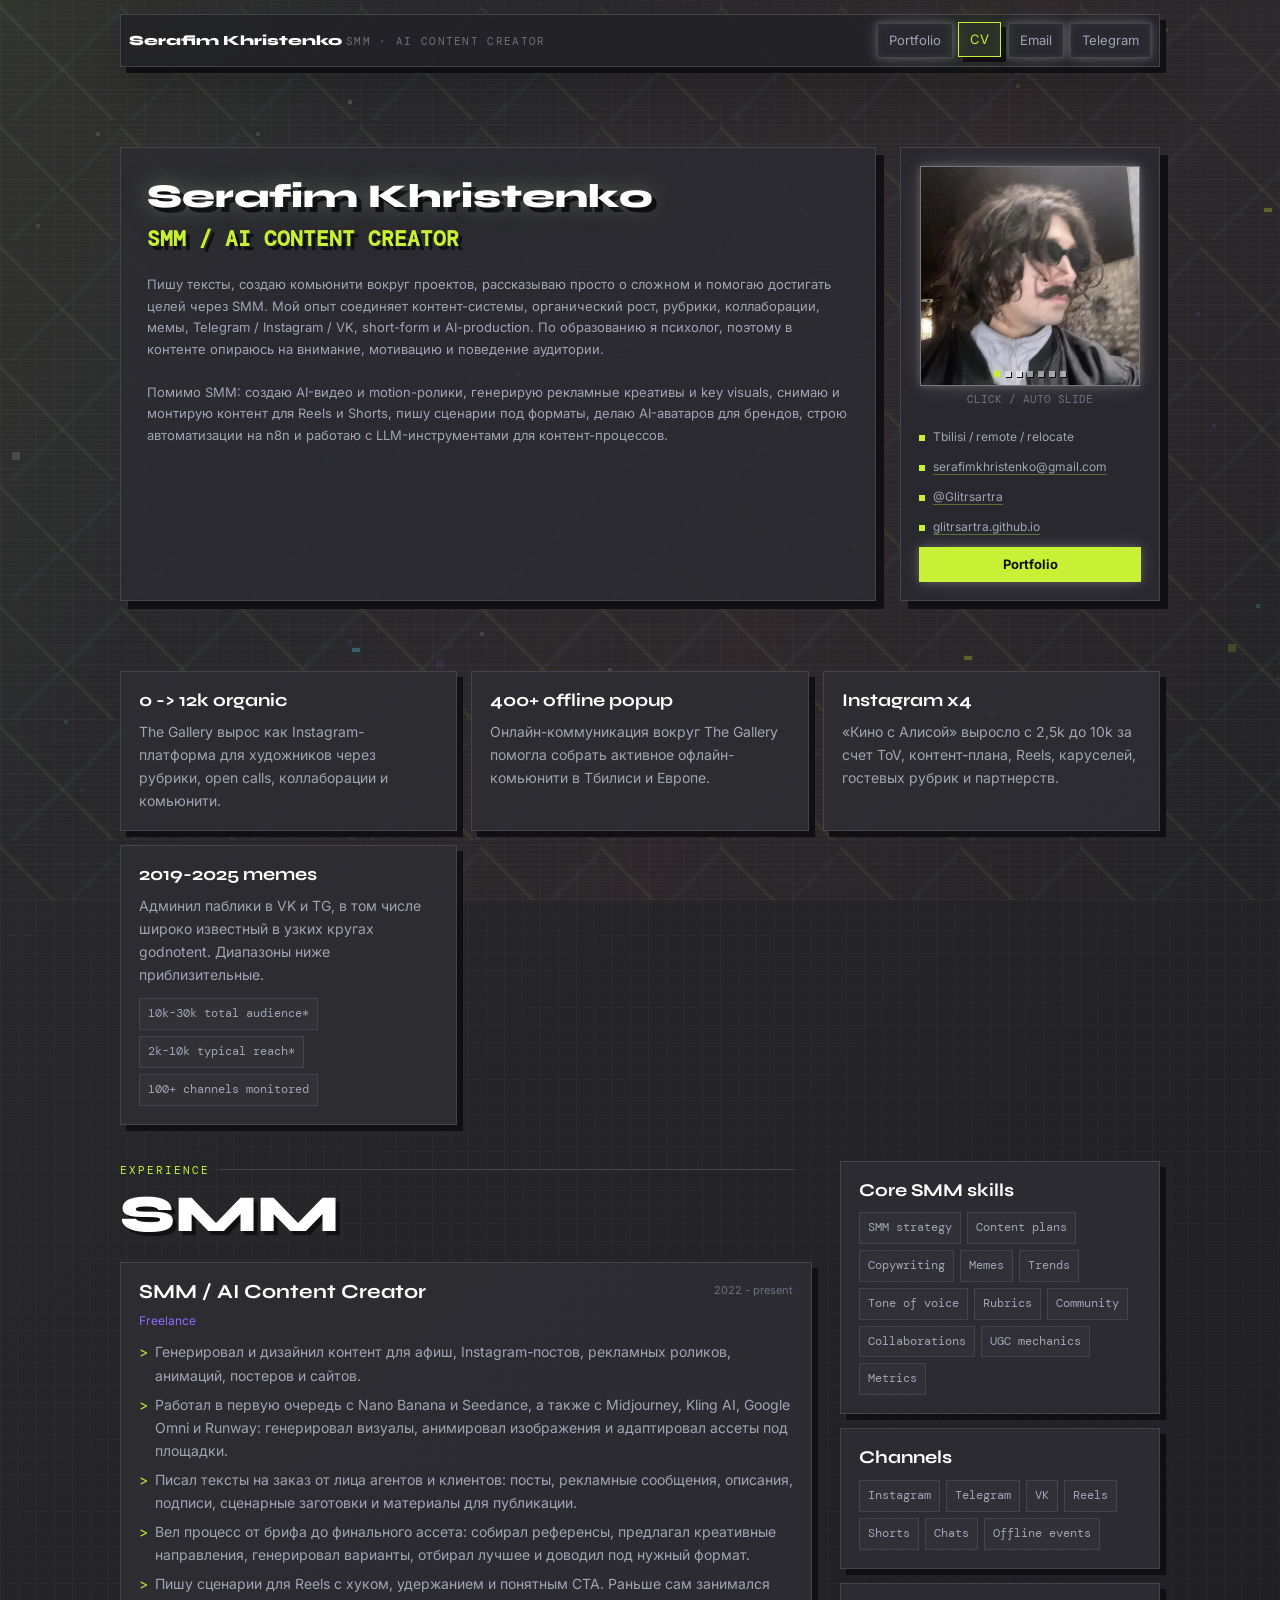
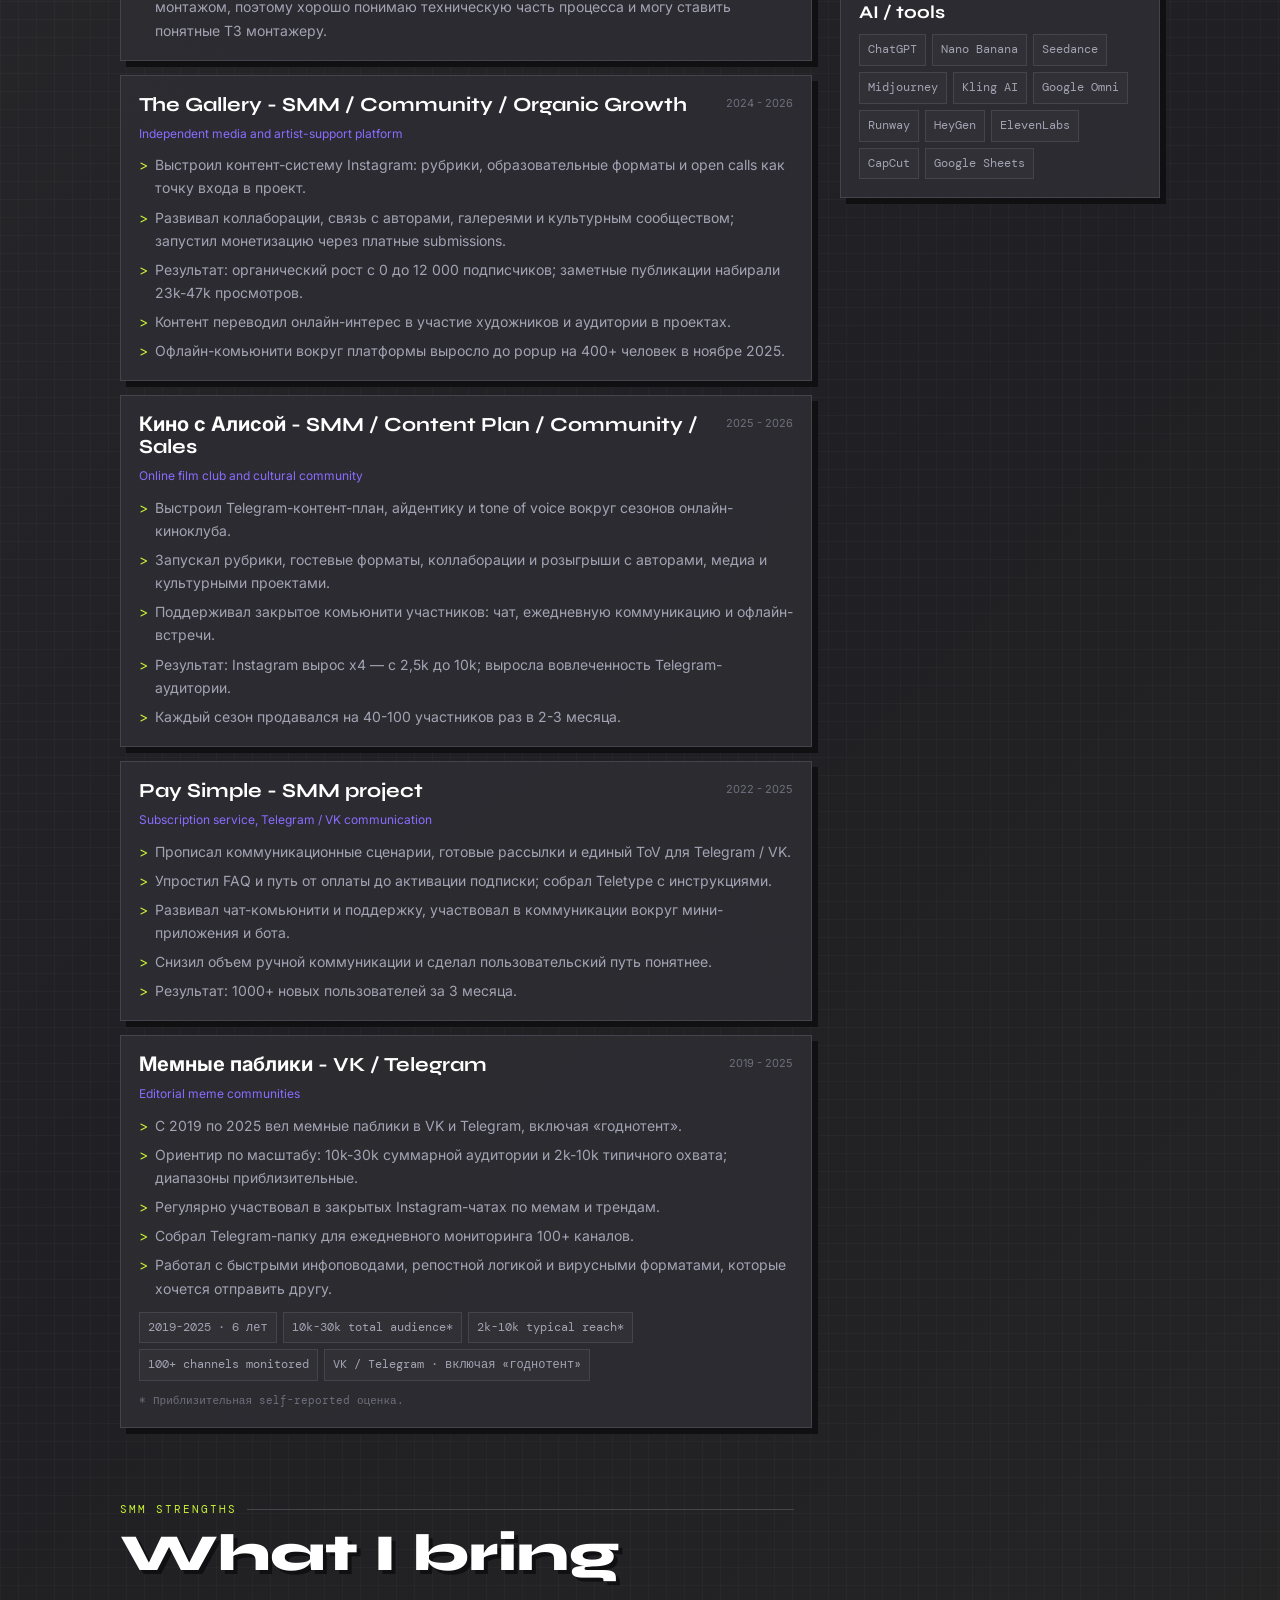
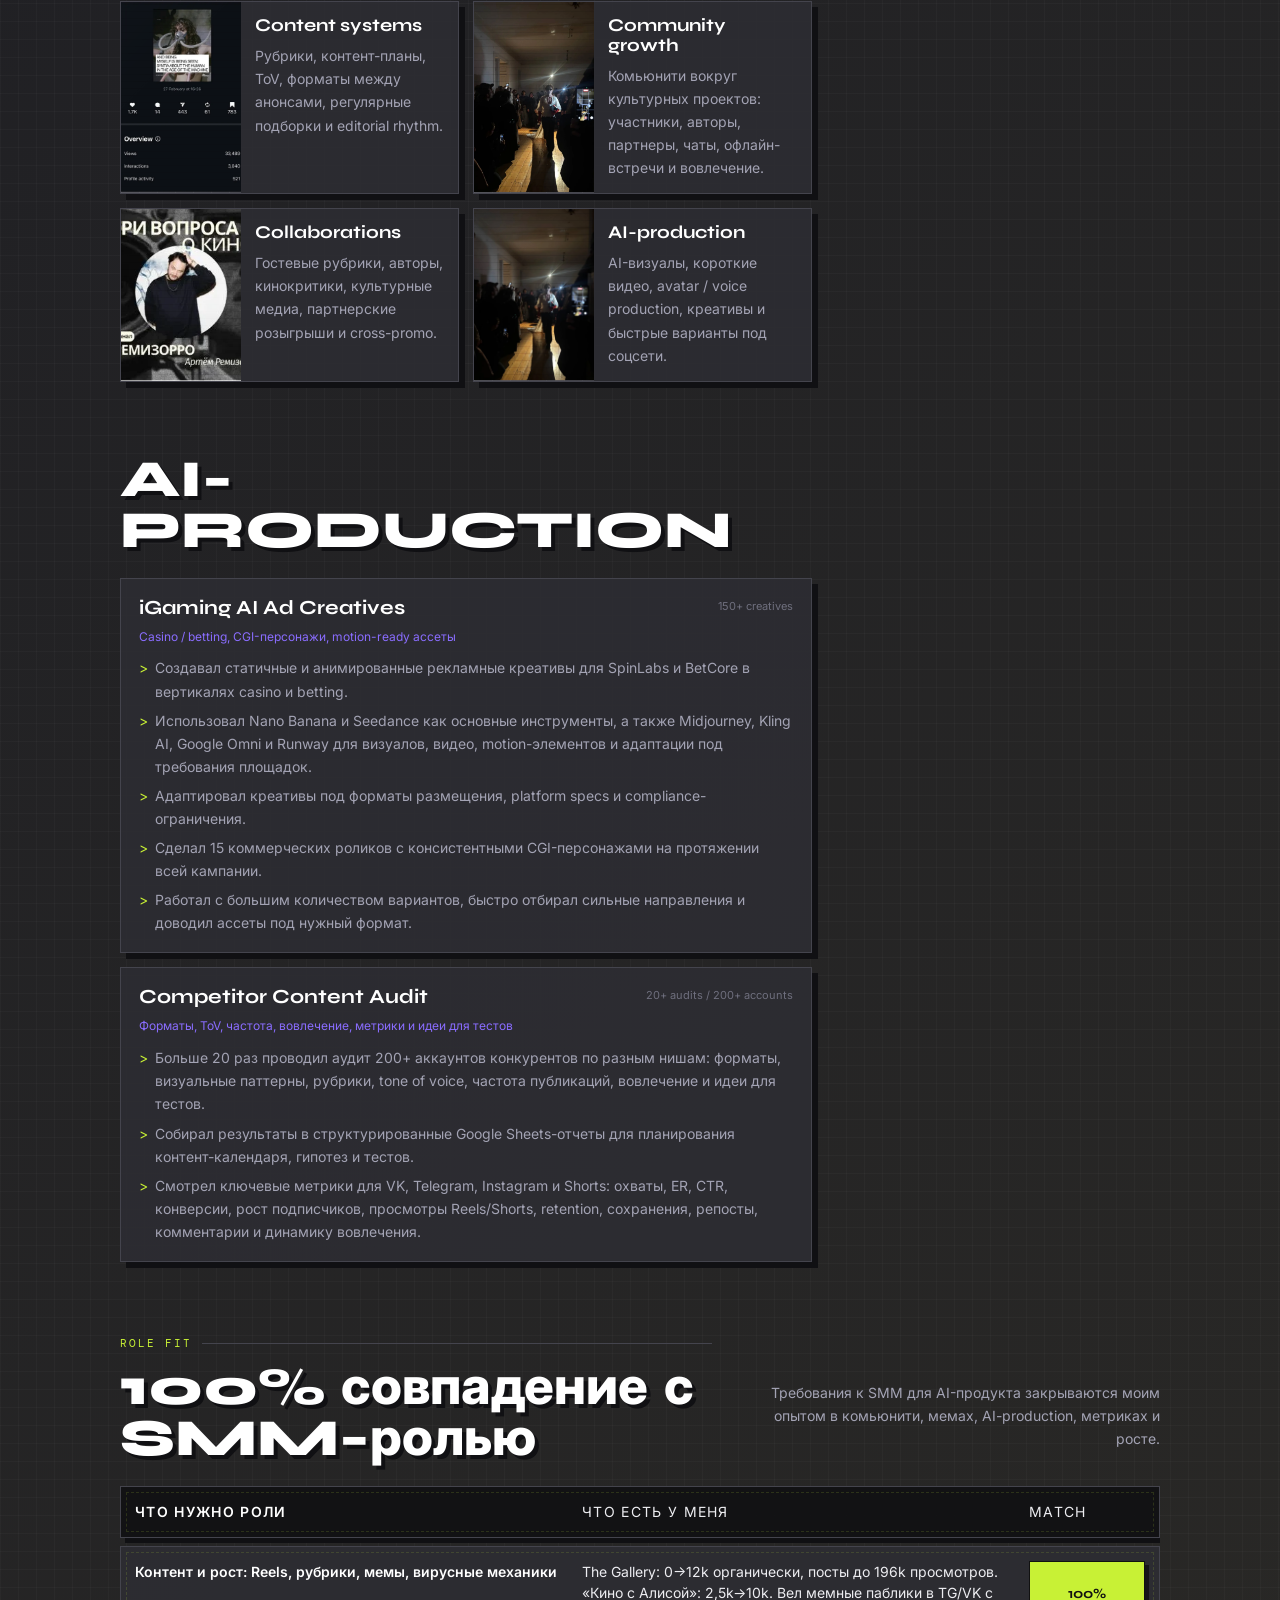
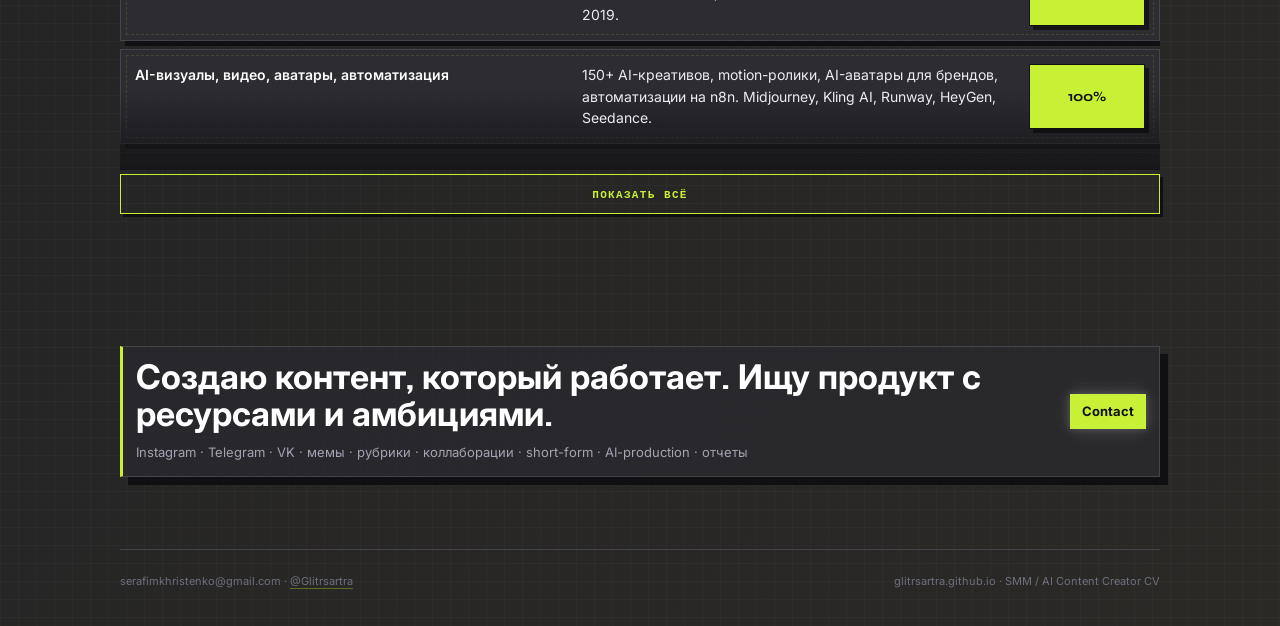
==== 2026-05-23/files-mentioned-by-the-user-index/cv.html @ fb87800f "add remizorro collab image to Collaborations card" ====
<!doctype html>
<html lang="ru">
<head>
  <meta charset="utf-8">
  <meta name="viewport" content="width=device-width, initial-scale=1">
  <title>Serafim Khristenko - SMM / AI Content Creator CV</title>
  <link rel="preconnect" href="https://fonts.googleapis.com">
  <link rel="preconnect" href="https://fonts.gstatic.com" crossorigin>
  <link href="https://fonts.googleapis.com/css2?family=DM+Mono:wght@400;500&family=Inter:wght@400;500;600;700&family=Syne:wght@700;800&display=swap" rel="stylesheet">
  <link rel="stylesheet" href="styles.css?v=ai-creative-gallery">
</head>
<body>
  <canvas class="pixel-canvas" aria-hidden="true"></canvas>

  <header class="topbar shell">
    <a class="brand" href="index.html?fresh=ai-creative-gallery" aria-label="Back to portfolio">
      <span class="brand-text">
        <span class="brand-name">Serafim Khristenko</span>
        <span class="brand-role">SMM · AI content creator</span>
      </span>
    </a>
    <nav class="nav" aria-label="Primary navigation">
      <a href="index.html?fresh=ai-creative-gallery">Portfolio</a>
      <a class="active" href="cv.html?fresh=ai-creative-gallery">CV</a>
      <a href="mailto:serafimkhristenko@gmail.com">Email</a>
      <a href="https://t.me/Glitrsartra">Telegram</a>
    </nav>
  </header>

  <main class="shell">
    <section class="cv-hero">
      <div class="cv-title">
        <h1 class="glow-name" data-glow-name>Serafim Khristenko</h1>
        <h2 class="cv-role-heading">SMM / AI Content Creator</h2>
        <p>
          Пишу тексты, создаю комьюнити вокруг проектов, рассказываю просто о сложном и помогаю достигать целей через SMM. Мой опыт соединяет контент-системы, органический рост, рубрики, коллаборации, мемы, Telegram / Instagram / VK, short-form и AI-production. По образованию я психолог, поэтому в контенте опираюсь на внимание, мотивацию и поведение аудитории.
          </p>
          <p>
          Помимо SMM: создаю AI-видео и motion-ролики, генерирую рекламные креативы и key visuals, снимаю и монтирую контент для Reels и Shorts, пишу сценарии под форматы, делаю AI-аватаров для брендов, строю автоматизации на n8n и работаю с LLM-инструментами для контент-процессов.
        </p>
      </div>
      <aside class="cv-contact">
        <div class="cv-photo-block">
          <div class="photo-slider cv-photo-slider" data-photo-slider aria-label="Фотографии Serafim Khristenko">
            <img class="active" src="assets/profile_photo_01.webp" alt="Фото Serafim Khristenko 1">
            <img src="assets/profile_photo_02.webp" alt="Фото Serafim Khristenko 2">
            <img src="assets/profile_photo_03.webp" alt="Фото Serafim Khristenko 3">
            <img src="assets/profile_photo_04.webp" alt="Фото Serafim Khristenko 4">
            <img src="assets/profile_photo_05.webp" alt="Фото Serafim Khristenko 5">
            <img src="assets/profile_photo_06.webp" alt="Фото Serafim Khristenko 6">
            <img src="assets/profile_photo_07.webp" alt="Фото Serafim Khristenko 7">
            <div class="photo-dots" aria-hidden="true">
              <button class="photo-dot active" type="button" aria-label="Фото 1"></button>
              <button class="photo-dot" type="button" aria-label="Фото 2"></button>
              <button class="photo-dot" type="button" aria-label="Фото 3"></button>
              <button class="photo-dot" type="button" aria-label="Фото 4"></button>
              <button class="photo-dot" type="button" aria-label="Фото 5"></button>
              <button class="photo-dot" type="button" aria-label="Фото 6"></button>
              <button class="photo-dot" type="button" aria-label="Фото 7"></button>
            </div>
          </div>
          <div class="photo-hint">click / auto slide</div>
        </div>
        <div class="contact-line">Tbilisi / remote / relocate</div>
        <div class="contact-line"><a href="mailto:serafimkhristenko@gmail.com">serafimkhristenko@gmail.com</a></div>
        <div class="contact-line"><a href="https://t.me/Glitrsartra">@Glitrsartra</a></div>
        <div class="contact-line"><a href="https://glitrsartra.github.io">glitrsartra.github.io</a></div>
        <a class="pixel-button primary" href="index.html?fresh=ai-creative-gallery">Portfolio</a>
      </aside>
    </section>

    <section class="section">
      <div class="cv-grid">
        <div class="cv-card">
          <strong>0 -> 12k organic</strong>
          <p>The Gallery вырос как Instagram-платформа для художников через рубрики, open calls, коллаборации и комьюнити.</p>
        </div>
        <div class="cv-card">
          <strong>400+ offline popup</strong>
          <p>Онлайн-коммуникация вокруг The Gallery помогла собрать активное офлайн-комьюнити в Тбилиси и Европе.</p>
        </div>
        <div class="cv-card">
          <strong>Instagram x4</strong>
          <p>«Кино с Алисой» выросло с 2,5k до 10k за счет ToV, контент-плана, Reels, каруселей, гостевых рубрик и партнерств.</p>
        </div>
        <div class="cv-card">
          <strong>2019-2025 memes</strong>
          <p>Админил паблики в VK и TG, в том числе широко известный в узких кругах godnotent. Диапазоны ниже приблизительные.</p>
          <div class="pill-list meme-chip-list">
            <span class="pill">10k-30k total audience*</span>
            <span class="pill">2k-10k typical reach*</span>
            <span class="pill">100+ channels monitored</span>
          </div>
        </div>
      </div>
    </section>

    <div class="cv-layout">
      <div>
        <section class="section" style="padding-top:0">
          <div class="section-head">
            <div>
              <div class="section-kicker">Experience</div>
              <h2>SMM</h2>
            </div>
          </div>

          <div class="experience-list">
            <article class="experience-item">
              <div class="experience-top">
                <h3>SMM / AI Content Creator</h3>
                <span class="period">2022 - present</span>
              </div>
              <div class="company">Freelance</div>
              <ul>
                <li>Генерировал и дизайнил контент для афиш, Instagram-постов, рекламных роликов, анимаций, постеров и сайтов.</li>
                <li>Работал в первую очередь с Nano Banana и Seedance, а также с Midjourney, Kling AI, Google Omni и Runway: генерировал визуалы, анимировал изображения и адаптировал ассеты под площадки.</li>
                <li>Писал тексты на заказ от лица агентов и клиентов: посты, рекламные сообщения, описания, подписи, сценарные заготовки и материалы для публикации.</li>
                <li>Вел процесс от брифа до финального ассета: собирал референсы, предлагал креативные направления, генерировал варианты, отбирал лучшее и доводил под нужный формат.</li>
                <li>Пишу сценарии для Reels с хуком, удержанием и понятным CTA. Раньше сам занимался монтажом, поэтому хорошо понимаю техническую часть процесса и могу ставить понятные ТЗ монтажеру.</li>
              </ul>
            </article>

            <article class="experience-item">
              <div class="experience-top">
                <h3>The Gallery - SMM / Community / Organic Growth</h3>
                <span class="period">2024 - 2026</span>
              </div>
              <div class="company">Independent media and artist-support platform</div>
              <ul>
                <li>Выстроил контент-систему Instagram: рубрики, образовательные форматы и open calls как точку входа в проект.</li>
                <li>Развивал коллаборации, связь с авторами, галереями и культурным сообществом; запустил монетизацию через платные submissions.</li>
                <li>Результат: органический рост с 0 до 12 000 подписчиков; заметные публикации набирали 23k-47k просмотров.</li>
                <li>Контент переводил онлайн-интерес в участие художников и аудитории в проектах.</li>
                <li>Офлайн-комьюнити вокруг платформы выросло до popup на 400+ человек в ноябре 2025.</li>
              </ul>
            </article>

            <article class="experience-item">
              <div class="experience-top">
                <h3>Кино с Алисой - SMM / Content Plan / Community / Sales</h3>
                <span class="period">2025 - 2026</span>
              </div>
              <div class="company">Online film club and cultural community</div>
              <ul>
                <li>Выстроил Telegram-контент-план, айдентику и tone of voice вокруг сезонов онлайн-киноклуба.</li>
                <li>Запускал рубрики, гостевые форматы, коллаборации и розыгрыши с авторами, медиа и культурными проектами.</li>
                <li>Поддерживал закрытое комьюнити участников: чат, ежедневную коммуникацию и офлайн-встречи.</li>
                <li>Результат: Instagram вырос x4 — с 2,5k до 10k; выросла вовлеченность Telegram-аудитории.</li>
                <li>Каждый сезон продавался на 40-100 участников раз в 2-3 месяца.</li>
              </ul>
            </article>

            <article class="experience-item">
              <div class="experience-top">
                <h3>Pay Simple - SMM project</h3>
                <span class="period">2022 - 2025</span>
              </div>
              <div class="company">Subscription service, Telegram / VK communication</div>
              <ul>
                <li>Прописал коммуникационные сценарии, готовые рассылки и единый ToV для Telegram / VK.</li>
                <li>Упростил FAQ и путь от оплаты до активации подписки; собрал Teletype с инструкциями.</li>
                <li>Развивал чат-комьюнити и поддержку, участвовал в коммуникации вокруг мини-приложения и бота.</li>
                <li>Снизил объем ручной коммуникации и сделал пользовательский путь понятнее.</li>
                <li>Результат: 1000+ новых пользователей за 3 месяца.</li>
              </ul>
            </article>

            <article class="experience-item">
              <div class="experience-top">
                <h3>Мемные паблики - VK / Telegram</h3>
                <span class="period">2019 - 2025</span>
              </div>
              <div class="company">Editorial meme communities</div>
              <ul>
                <li>С 2019 по 2025 вел мемные паблики в VK и Telegram, включая «годнотент».</li>
                <li>Ориентир по масштабу: 10k-30k суммарной аудитории и 2k-10k типичного охвата; диапазоны приблизительные.</li>
                <li>Регулярно участвовал в закрытых Instagram-чатах по мемам и трендам.</li>
                <li>Собрал Telegram-папку для ежедневного мониторинга 100+ каналов.</li>
                <li>Работал с быстрыми инфоповодами, репостной логикой и вирусными форматами, которые хочется отправить другу.</li>
              </ul>
              <div class="pill-list meme-chip-list">
                <span class="pill">2019-2025 · 6 лет</span>
                <span class="pill">10k-30k total audience*</span>
                <span class="pill">2k-10k typical reach*</span>
                <span class="pill">100+ channels monitored</span>
                <span class="pill">VK / Telegram · включая «годнотент»</span>
              </div>
              <p class="metric-disclaimer">* Приблизительная self-reported оценка.</p>
            </article>
          </div>
        </section>

        <section class="section">
          <div class="section-head">
            <div>
              <div class="section-kicker">SMM strengths</div>
              <h2>What I bring</h2>
            </div>
          </div>

          <div class="project-row">
            <article class="project-tile">
              <div class="project-placeholder" aria-hidden="true"><img loading="lazy" src="assets/gallery_interview_metrics.webp" alt="The Gallery интервью и метрики" style="width:100%;height:100%;object-fit:cover;"></div>
              <div>
                <strong>Content systems</strong>
                <p>Рубрики, контент-планы, ToV, форматы между анонсами, регулярные подборки и editorial rhythm.</p>
              </div>
            </article>
            <article class="project-tile">
              <div class="project-placeholder" aria-hidden="true"><img loading="lazy" src="assets/gallery_popup_photo_02.webp" alt="The Gallery офлайн-событие" style="width:100%;height:100%;object-fit:cover;"></div>
              <div>
                <strong>Community growth</strong>
                <p>Комьюнити вокруг культурных проектов: участники, авторы, партнеры, чаты, офлайн-встречи и вовлечение.</p>
              </div>
            </article>
            <article class="project-tile">
              <div class="project-placeholder" aria-hidden="true"><img loading="lazy" src="assets/collab_remizorro.webp" alt="Коллаборация — канал Ремизорро" style="width:100%;height:100%;object-fit:cover;"></div>
              <div>
                <strong>Collaborations</strong>
                <p>Гостевые рубрики, авторы, кинокритики, культурные медиа, партнерские розыгрыши и cross-promo.</p>
              </div>
            </article>
            <article class="project-tile">
              <div class="project-placeholder" aria-hidden="true"><img loading="lazy" src="assets/gallery_popup_photo_02.webp" alt="The Gallery офлайн-событие" style="width:100%;height:100%;object-fit:cover;"></div>
              <div>
                <strong>AI-production</strong>
                <p>AI-визуалы, короткие видео, avatar / voice production, креативы и быстрые варианты под соцсети.</p>
              </div>
            </article>
          </div>
        </section>

        <section class="section">
            <div class="section-head">
              <div>
              <h2>AI-PRODUCTION</h2>
              </div>
            </div>
          <div class="experience-list">
            <article class="experience-item">
              <div class="experience-top">
                <h3>iGaming AI Ad Creatives</h3>
                <span class="period">150+ creatives</span>
              </div>
              <div class="company">Casino / betting, CGI-персонажи, motion-ready ассеты</div>
              <ul>
                <li>Создавал статичные и анимированные рекламные креативы для SpinLabs и BetCore в вертикалях casino и betting.</li>
                <li>Использовал Nano Banana и Seedance как основные инструменты, а также Midjourney, Kling AI, Google Omni и Runway для визуалов, видео, motion-элементов и адаптации под требования площадок.</li>
                <li>Адаптировал креативы под форматы размещения, platform specs и compliance-ограничения.</li>
                <li>Сделал 15 коммерческих роликов с консистентными CGI-персонажами на протяжении всей кампании.</li>
                <li>Работал с большим количеством вариантов, быстро отбирал сильные направления и доводил ассеты под нужный формат.</li>
              </ul>
            </article>

            <article class="experience-item">
              <div class="experience-top">
                <h3>Competitor Content Audit</h3>
                <span class="period">20+ audits / 200+ accounts</span>
              </div>
              <div class="company">Форматы, ToV, частота, вовлечение, метрики и идеи для тестов</div>
              <ul>
                <li>Больше 20 раз проводил аудит 200+ аккаунтов конкурентов по разным нишам: форматы, визуальные паттерны, рубрики, tone of voice, частота публикаций, вовлечение и идеи для тестов.</li>
                <li>Собирал результаты в структурированные Google Sheets-отчеты для планирования контент-календаря, гипотез и тестов.</li>
                <li>Смотрел ключевые метрики для VK, Telegram, Instagram и Shorts: охваты, ER, CTR, конверсии, рост подписчиков, просмотры Reels/Shorts, retention, сохранения, репосты, комментарии и динамику вовлечения.</li>
              </ul>
            </article>

          </div>
        </section>
      </div>

      <aside class="side-stack">
        <section class="cv-card">
          <strong>Core SMM skills</strong>
          <div class="pill-list" style="margin-top:12px">
            <span class="pill">SMM strategy</span>
            <span class="pill">Content plans</span>
            <span class="pill">Copywriting</span>
            <span class="pill">Memes</span>
            <span class="pill">Trends</span>
            <span class="pill">Tone of voice</span>
            <span class="pill">Rubrics</span>
            <span class="pill">Community</span>
            <span class="pill">Collaborations</span>
            <span class="pill">UGC mechanics</span>
            <span class="pill">Metrics</span>
          </div>
        </section>

        <section class="cv-card">
          <strong>Channels</strong>
          <div class="pill-list" style="margin-top:12px">
            <span class="pill">Instagram</span>
            <span class="pill">Telegram</span>
            <span class="pill">VK</span>
            <span class="pill">Reels</span>
            <span class="pill">Shorts</span>
            <span class="pill">Chats</span>
            <span class="pill">Offline events</span>
          </div>
        </section>

        <section class="cv-card">
          <strong>AI / tools</strong>
          <div class="pill-list" style="margin-top:12px">
            <span class="pill">ChatGPT</span>
            <span class="pill">Nano Banana</span>
            <span class="pill">Seedance</span>
            <span class="pill">Midjourney</span>
            <span class="pill">Kling AI</span>
            <span class="pill">Google Omni</span>
            <span class="pill">Runway</span>
            <span class="pill">HeyGen</span>
            <span class="pill">ElevenLabs</span>
            <span class="pill">CapCut</span>
            <span class="pill">Google Sheets</span>
          </div>
        </section>

      </aside>
    </div>

    <section class="section" id="role-fit">
      <div class="section-head">
        <div>
          <div class="section-kicker">Role fit</div>
          <h2>100% совпадение с SMM-ролью</h2>
        </div>
        <p class="section-note">Требования к SMM для AI-продукта закрываются моим опытом в комьюнити, мемах, AI-production, метриках и росте.</p>
      </div>
      <div class="fit-spoiler" data-fit-spoiler>
        <div class="fit-table" aria-label="Таблица совместимости">
          <div class="fit-row fit-head">
            <span>Что нужно роли</span>
            <span>Что есть у меня</span>
            <span>Match</span>
          </div>
          <div class="fit-row">
            <span>Контент и рост: Reels, рубрики, мемы, вирусные механики</span>
            <span>The Gallery: 0→12k органически, посты до 196k просмотров. «Кино с Алисой»: 2,5k→10k. Вел мемные паблики в TG/VK с 2019.</span>
            <strong>100%</strong>
          </div>
          <div class="fit-row">
            <span>AI-визуалы, видео, аватары, автоматизация</span>
            <span>150+ AI-креативов, motion-ролики, AI-аватары для брендов, автоматизации на n8n. Midjourney, Kling AI, Runway, HeyGen, Seedance.</span>
            <strong>100%</strong>
          </div>
          <div class="fit-row fit-collapsed">
            <span>Платформы: VK, Telegram, Instagram, YouTube Shorts</span>
            <span>Вел Telegram и Instagram для «Кино с Алисой», Instagram для The Gallery, Telegram/VK для Pay Simple.</span>
            <strong>100%</strong>
          </div>
          <div class="fit-row fit-collapsed">
            <span>Контент-план, тренды, реакция за 24-48 часов</span>
            <span>Сезонные и ежедневные планы, рубрики, open calls, партнерские механики. Слежу за AI-трендами минимум час в день.</span>
            <strong>100%</strong>
          </div>
          <div class="fit-row fit-collapsed">
            <span>Короткие видео, сценарии, монтаж</span>
            <span>Пишу сценарии, ставлю ТЗ, генерирую keyframes, при необходимости собираю видеоряд целиком.</span>
            <strong>100%</strong>
          </div>
          <div class="fit-row fit-collapsed">
            <span>Блогеры, коллаборации, PR</span>
            <span>Гостевые рубрики, розыгрыши, партнерства. Опыт с Blogosphere. Офлайн-мероприятия в СПб и Тбилиси.</span>
            <strong>100%</strong>
          </div>
          <div class="fit-row fit-collapsed">
            <span>Метрики: охваты, ER, CTR, конверсии</span>
            <span>Анализировал 200+ аккаунтов в 20+ нишах. Работаю с retention, сохранениями, динамикой вовлечения.</span>
            <strong>100%</strong>
          </div>
        </div>
        <div class="fit-spoiler-fade"></div>
        <button class="fit-spoiler-toggle" data-fit-toggle aria-expanded="false">Показать всё</button>
      </div>
    </section>

    <section class="cta-band">
      <div>
        <strong>Создаю контент, который работает. Ищу продукт с ресурсами и амбициями.</strong>
        <span>Instagram · Telegram · VK · мемы · рубрики · коллаборации · short-form · AI-production · отчеты</span>
      </div>
      <a class="pixel-button primary" href="mailto:serafimkhristenko@gmail.com">Contact</a>
    </section>
  </main>

  <footer class="footer shell">
    <span>serafimkhristenko@gmail.com · <a href="https://t.me/Glitrsartra">@Glitrsartra</a></span>
    <span>glitrsartra.github.io · SMM / AI Content Creator CV</span>
  </footer>

  <script src="portfolio.js?v=ai-creative-gallery"></script>
  <script src="element-picker.js?v=1"></script>
</body>
</html>
---- 2026-05-23/files-mentioned-by-the-user-index/styles.css ----
:root {
  --bg: #262629;
  --bg-deep: #17171a;
  --surface: #303035;
  --surface-2: #28282e;
  --surface-3: #202024;
  --line: #44444d;
  --line-soft: rgba(255, 255, 255, 0.09);
  --text: #ededf1;
  --muted: #a3a3b4;
  --quiet: #6f6f7e;
  --acid: #c8f135;
  --violet: #8a6dff;
  --coral: #ff654a;
  --cyan: #58d7ff;
  --amber: #ffd166;
  --shadow: #101013;
  --cursor-pixel: url("assets/cursor-user-stretched.webp") 1 1, auto;
  --cursor-pixel-active: url("assets/cursor-user-stretched-active.png?v=green-hover") 4 5, pointer;
}

* {
  box-sizing: border-box;
}

html {
  scroll-behavior: smooth;
  cursor: var(--cursor-pixel);
}

body {
  margin: 0;
  min-height: 100vh;
  background:
    linear-gradient(90deg, rgba(255, 255, 255, 0.025) 1px, transparent 1px) 0 0 / 18px 18px,
    linear-gradient(0deg, rgba(255, 255, 255, 0.022) 1px, transparent 1px) 0 0 / 18px 18px,
    linear-gradient(135deg, #2c2c2f 0%, #202024 44%, #2a2926 100%);
  color: var(--text);
  font-family: Inter, system-ui, sans-serif;
  font-size: 14px;
  line-height: 1.65;
  overflow-x: hidden;
  cursor: var(--cursor-pixel);
}

body::before {
  content: "";
  position: fixed;
  inset: 0;
  z-index: -2;
  pointer-events: none;
  background:
    repeating-linear-gradient(0deg, rgba(255,255,255,0.018) 0 1px, transparent 1px 5px),
    linear-gradient(115deg, rgba(200, 241, 53, 0.04), transparent 28%, rgba(255, 101, 74, 0.035) 62%, transparent);
}

body::after {
  content: "";
  position: fixed;
  inset: 0;
  z-index: -1;
  pointer-events: none;
  opacity: 0.34;
  background-image:
    linear-gradient(45deg, transparent 0 46%, rgba(200,241,53,.16) 46% 48%, transparent 48% 100%),
    linear-gradient(-45deg, transparent 0 44%, rgba(88,215,255,.1) 44% 46%, transparent 46% 100%);
  background-size: 120px 120px;
  mix-blend-mode: screen;
}

a {
  color: inherit;
}

button,
a {
  -webkit-tap-highlight-color: transparent;
  cursor: var(--cursor-pixel);
}

button {
  font: inherit;
}

img {
  display: block;
  max-width: 100%;
}

.media-placeholder,
.fan-placeholder,
.work-placeholder,
.project-placeholder,
.lightbox-placeholder {
  display: block;
  position: relative;
  width: 100%;
  height: 100%;
  min-height: inherit;
  overflow: hidden;
  background:
    linear-gradient(90deg, rgba(255, 255, 255, 0.055) 1px, transparent 1px) 0 0 / 18px 18px,
    linear-gradient(0deg, rgba(255, 255, 255, 0.045) 1px, transparent 1px) 0 0 / 18px 18px,
    linear-gradient(135deg, #82828b 0%, #5e5e67 48%, #44444d 100%);
  box-shadow: inset 0 0 0 1px rgba(255, 255, 255, 0.08);
}

.media-placeholder::after,
.fan-placeholder::after,
.work-placeholder::after,
.project-placeholder::after,
.lightbox-placeholder::after {
  content: "";
  position: absolute;
  inset: 0;
  background:
    linear-gradient(135deg, rgba(255, 255, 255, 0.16), transparent 36%),
    repeating-linear-gradient(0deg, transparent 0 6px, rgba(0, 0, 0, 0.08) 6px 7px);
  mix-blend-mode: overlay;
}

.pixel-canvas {
  position: fixed;
  inset: 0;
  z-index: 0;
  opacity: 0.4;
  pointer-events: none;
  image-rendering: pixelated;
}

.topbar,
main,
.footer {
  position: relative;
  z-index: 1;
}

.shell {
  width: min(1180px, calc(100% - 32px));
  margin: 0 auto;
}

.topbar {
  position: sticky;
  top: 10px;
  z-index: 30;
  display: grid;
  grid-template-columns: 1fr auto;
  align-items: center;
  gap: 18px;
  margin: 14px auto 0;
  padding: 10px;
  background: rgba(35, 35, 39, 0.88);
  border: 1px solid var(--line);
  box-shadow: 6px 6px 0 var(--shadow), 0 18px 50px rgba(0, 0, 0, 0.22);
  backdrop-filter: blur(18px);
}

.brand {
  display: flex;
  align-items: center;
  gap: 12px;
  min-width: 0;
  text-decoration: none;
}

.brand-mark {
  width: 28px;
  height: 28px;
  flex: 0 0 auto;
  background:
    linear-gradient(90deg, var(--acid) 0 33%, transparent 33% 66%, var(--coral) 66%),
    linear-gradient(0deg, transparent 0 33%, var(--cyan) 33% 66%, transparent 66%);
  border: 1px solid #0e0e10;
  box-shadow: 4px 4px 0 #0e0e10;
  image-rendering: pixelated;
}

.brand-text {
  min-width: 0;
}

.brand-name {
  position: relative;
  color: #fff;
  font-family: "Syne", Inter, system-ui, sans-serif;
  font-size: 15px;
  font-weight: 800;
  line-height: 1.1;
  overflow: visible;
  text-overflow: ellipsis;
  white-space: nowrap;
  transition: color 220ms ease, text-shadow 220ms ease;
}

.brand-name::after {
  content: "";
  position: absolute;
  left: 0;
  bottom: -2px;
  width: 100%;
  height: 1px;
  background: var(--acid);
  transform: scaleX(0);
  transform-origin: left;
  transition: transform 300ms cubic-bezier(0.22, 1, 0.36, 1);
}

.brand:hover .brand-name {
  color: var(--acid);
  text-shadow: 0 0 18px rgba(200, 241, 53, 0.5), 0 0 44px rgba(200, 241, 53, 0.2);
}

.brand:hover .brand-name::after {
  transform: scaleX(1);
}

.brand:hover .brand-role {
  color: rgba(200, 241, 53, 0.5);
}

.brand-role {
  color: var(--quiet);
  font-family: "DM Mono", "SFMono-Regular", Consolas, monospace;
  font-size: 11px;
  letter-spacing: 0.12em;
  text-transform: uppercase;
  overflow: hidden;
  text-overflow: ellipsis;
  white-space: nowrap;
  transition: color 220ms ease;
}

.nav {
  display: flex;
  justify-content: flex-end;
  flex-wrap: wrap;
  gap: 6px;
}

.nav a,
.pixel-button {
  display: inline-flex;
  align-items: center;
  justify-content: center;
  min-height: 34px;
  padding: 8px 13px;
  color: var(--muted);
  background: var(--surface-2);
  border: 1px solid var(--line);
  border-radius: 0;
  box-shadow: 3px 3px 0 var(--shadow);
  text-decoration: none;
  cursor: pointer;
  transition: transform 160ms ease, color 160ms ease, border-color 160ms ease, background 160ms ease, box-shadow 160ms ease;
}

.nav a:hover,
.pixel-button:hover,
.nav a.active {
  color: var(--acid);
  border-color: var(--acid);
  background: rgba(200, 241, 53, 0.06);
  transform: translate(-1px, -1px);
  box-shadow: 5px 5px 0 var(--shadow), 0 0 28px rgba(200, 241, 53, 0.14);
}

.hero {
  display: grid;
  grid-template-columns: minmax(0, 0.92fr) minmax(420px, 1.08fr);
  gap: 28px;
  align-items: stretch;
  min-height: calc(100vh - 92px);
  padding: 58px 0 34px;
}

.hero-copy {
  display: flex;
  flex-direction: column;
  justify-content: space-between;
  gap: 26px;
  min-width: 0;
}

.tagline {
  display: inline-flex;
  width: fit-content;
  align-items: center;
  gap: 8px;
  margin-bottom: 18px;
  padding: 4px 10px;
  color: var(--acid);
  border: 1px solid var(--acid);
  box-shadow: 3px 3px 0 rgba(0, 0, 0, 0.35);
  font-family: "DM Mono", "SFMono-Regular", Consolas, monospace;
  font-size: 11px;
  letter-spacing: 0.16em;
  text-transform: uppercase;
}

.tagline::before {
  content: "";
  width: 6px;
  height: 6px;
  background: currentColor;
  box-shadow: 8px 0 0 var(--coral), 16px 0 0 var(--cyan);
}

h1,
h2,
h3 {
  margin: 0;
  font-family: "Syne", Inter, system-ui, sans-serif;
  color: #fff;
  line-height: 0.98;
  letter-spacing: 0;
}

h1 {
  max-width: 680px;
  font-size: clamp(48px, 6.2vw, 88px);
  font-weight: 800;
  text-shadow: 5px 5px 0 #0f0f12, 0 0 44px rgba(200, 241, 53, 0.1);
}

.hero-profile {
  display: flex;
  align-items: flex-start;
  margin-bottom: 24px;
}

.hero-profile-photo {
  width: 96px;
  height: 96px;
  object-fit: cover;
  object-position: center top;
  border: 2px solid var(--line);
  box-shadow: 4px 4px 0 var(--shadow);
  flex: 0 0 auto;
  filter: grayscale(15%);
}

.hero-copy p {
  max-width: 610px;
  margin: 20px 0 0;
  color: var(--muted);
  font-size: 14px;
}

.hero-actions {
  display: flex;
  flex-wrap: wrap;
  gap: 10px;
  margin-top: 36px;
}

.pixel-button.primary {
  color: #111;
  background: var(--acid);
  border-color: var(--acid);
  font-weight: 700;
}

.pixel-button.primary:hover {
  color: #111;
  background: #d6ff49;
}

.metrics {
  display: grid;
  grid-template-columns: repeat(4, minmax(0, 1fr));
  gap: 1px;
  border: 1px solid var(--line);
  background: var(--line);
  box-shadow: 6px 6px 0 var(--shadow);
}

.metric {
  min-width: 0;
  padding: 15px 12px;
  background: var(--surface-2);
}

.metric-value {
  display: block;
  color: var(--acid);
  font-family: "DM Mono", "SFMono-Regular", Consolas, monospace;
  font-size: clamp(28px, 4.5vw, 34px);
  font-weight: 500;
  line-height: 1;
}

.metric-label {
  display: block;
  margin-top: 7px;
  color: var(--quiet);
  font-family: "DM Mono", "SFMono-Regular", Consolas, monospace;
  font-size: 11px;
  letter-spacing: 0.1em;
  text-transform: uppercase;
}

.hero-panel {
  position: relative;
  display: grid;
  min-width: 0;
  background: var(--surface);
  border: 1px solid var(--line);
  box-shadow: 10px 10px 0 var(--shadow), 0 0 70px rgba(138, 109, 255, 0.11);
  transform: perspective(900px) rotateY(-3deg) rotateX(1.5deg);
}

.hero-panel::before {
  content: "";
  position: absolute;
  inset: 10px -10px -10px 10px;
  z-index: -1;
  border-right: 1px solid #111;
  border-bottom: 1px solid #111;
  background:
    linear-gradient(135deg, rgba(200, 241, 53, 0.22), rgba(88, 215, 255, 0.08) 42%, rgba(255, 101, 74, 0.18));
}

.hero-panel .media-placeholder {
  width: 100%;
  height: 100%;
  min-height: 430px;
}

.hero-collage {
  position: relative;
  display: grid;
  grid-template-columns: repeat(6, minmax(0, 1fr));
  grid-auto-rows: 46px;
  gap: 8px;
  align-content: start;
  width: 100%;
  min-height: 540px;
  padding: 10px 10px 112px;
  overflow: hidden;
  isolation: isolate;
  background:
    radial-gradient(circle at 16% 18%, rgba(200, 241, 53, 0.24), transparent 26%),
    radial-gradient(circle at 80% 12%, rgba(88, 215, 255, 0.2), transparent 28%),
    radial-gradient(circle at 70% 78%, rgba(255, 101, 74, 0.22), transparent 28%),
    linear-gradient(135deg, #17171b 0%, #22222a 52%, #101015 100%);
}

.hero-collage::before {
  content: "";
  position: absolute;
  inset: 0;
  z-index: 20;
  pointer-events: none;
  background:
    linear-gradient(90deg, rgba(255, 255, 255, 0.08) 1px, transparent 1px) 0 0 / 22px 22px,
    linear-gradient(0deg, rgba(255, 255, 255, 0.055) 1px, transparent 1px) 0 0 / 22px 22px,
    repeating-linear-gradient(0deg, rgba(255, 255, 255, 0.05) 0 1px, transparent 1px 5px);
  mix-blend-mode: screen;
  opacity: 0.52;
}

.hero-collage::after {
  content: "";
  position: absolute;
  inset: 40% 0 0;
  z-index: 19;
  pointer-events: none;
  background: linear-gradient(180deg, transparent, rgba(10, 10, 12, 0.78));
}

.hero-collage-item {
  --tilt: rotate(0deg);
  position: relative;
  z-index: 2;
  width: auto;
  height: auto;
  min-width: 0;
  min-height: 0;
  padding: 0;
  overflow: hidden;
  color: inherit;
  background: var(--surface-2);
  border: 1px solid var(--line);
  border-radius: 6px;
  box-shadow: 7px 7px 0 rgba(0, 0, 0, 0.55), 0 0 34px rgba(255, 255, 255, 0.08);
  cursor: zoom-in;
  transform: var(--tilt);
  transform-origin: center;
  transition: transform 180ms ease, box-shadow 180ms ease, z-index 180ms ease;
}

.hero-collage-item:hover,
.hero-collage-item:focus-visible {
  z-index: 30;
  box-shadow: 10px 10px 0 rgba(0, 0, 0, 0.6), 0 0 44px rgba(255, 255, 255, 0.16);
  transform: var(--tilt) translateY(-4px) scale(1.03);
}

.hero-collage-item:focus-visible {
  outline: 2px solid var(--acid);
  outline-offset: 3px;
}

.hero-collage-item img {
  width: 100%;
  height: 100%;
  object-fit: cover;
  filter: saturate(1.08) contrast(1.04);
}

.hero-board-a {
  --tilt: rotate(-4deg);
  grid-column: span 2;
  grid-row: span 3;
  z-index: 1;
  align-self: start;
  justify-self: center;
  width: 310px;
  aspect-ratio: 1031 / 1280;
  background: #111317;
}

.hero-board-a img {
  object-fit: contain;
}

.hero-board-b {
  --tilt: rotate(2deg);
  grid-column: span 2;
  grid-row: span 3;
  z-index: 1;
  translate: -20px 0;
}

.hero-board-c {
  --tilt: rotate(-2deg);
  grid-column: span 1;
  grid-row: span 2;
  z-index: 13;
  align-self: start;
  justify-self: center;
  width: 176px;
  aspect-ratio: 859 / 1280;
  background: #111317;
  translate: -42px -8px;
}

.hero-board-d {
  --tilt: rotate(3deg);
  grid-column: span 1;
  grid-row: span 2;
  z-index: 14;
  align-self: start;
  justify-self: center;
  width: 176px;
  aspect-ratio: 964 / 1280;
  background: #111317;
  translate: -8px 16px;
}

.hero-board-c img,
.hero-board-d img {
  object-fit: contain;
}

.hero-board-e {
  --tilt: rotate(-1deg);
  grid-column: span 1;
  grid-row: span 2;
  z-index: 12;
  align-self: center;
  justify-self: center;
  width: 180px;
  aspect-ratio: 1031 / 1280;
  background: #111317;
  translate: -230px 230px;
}

.hero-board-e img {
  object-fit: contain;
}

.hero-board-f {
  --tilt: rotate(4deg);
  grid-column: span 1;
  grid-row: span 2;
  z-index: 13;
  align-self: start;
  justify-self: center;
  width: 184px;
  aspect-ratio: 1;
  background: #111317;
  translate: -230px 230px;
}

.hero-board-f img {
  object-fit: contain;
}

.hero-board-g {
  --tilt: rotate(-3deg);
  grid-column: span 2;
  grid-row: span 2;
  z-index: 20;
  align-self: center;
  justify-self: center;
  width: 64%;
  aspect-ratio: 859 / 1280;
  background: #111317;
}

.hero-board-g img {
  object-fit: contain;
}

.hero-board-h {
  --tilt: rotate(2deg);
  grid-column: span 1;
  grid-row: span 2;
}

.hero-board-i {
  --tilt: rotate(-2deg);
  grid-column: span 2;
  grid-row: span 2;
  z-index: 15;
  translate: -10px 0;
}

.hero-board-j,
.hero-board-k,
.hero-board-l,
.hero-board-m,
.hero-board-n,
.hero-board-o,
.hero-board-p,
.hero-board-q,
.hero-board-r {
  grid-column: span 1;
  grid-row: span 2;
}

.hero-board-j {
  --tilt: rotate(3deg);
}

.hero-board-k {
  --tilt: rotate(-4deg);
  translate: -40px 30px;
}

.hero-board-l {
  --tilt: rotate(2deg);
  grid-column: span 2;
}

.hero-board-m {
  --tilt: rotate(-1deg);
}

.hero-board-n {
  --tilt: rotate(4deg);
}

.hero-board-o {
  --tilt: rotate(-3deg);
}

.hero-board-p {
  --tilt: rotate(2deg);
}

.hero-board-q {
  --tilt: rotate(-2deg);
}

.hero-board-r {
  --tilt: rotate(3deg);
}

.hero-board-s,
.hero-board-t,
.hero-board-u,
.hero-board-v,
.hero-board-w,
.hero-board-x,
.hero-board-y,
.hero-board-z,
.hero-board-aa,
.hero-board-ab {
  z-index: 8;
}

.hero-board-s {
  --tilt: rotate(-7deg);
  grid-column: 1 / span 2;
  grid-row: 6 / span 4;
  margin: -12px 18px 18px -12px;
}

.hero-board-t {
  --tilt: rotate(5deg);
  grid-column: 4 / span 3;
  grid-row: 5 / span 3;
  margin: 18px -18px -4px 18px;
  z-index: 7;
}

.hero-board-u {
  --tilt: rotate(-4deg);
  grid-column: 3 / span 2;
  grid-row: 8 / span 3;
  margin: -16px 8px 8px -8px;
  z-index: 9;
  translate: 0 100px;
}

.hero-board-v {
  --tilt: rotate(6deg);
  grid-column: 5 / span 2;
  grid-row: 8 / span 3;
  margin: -18px -8px 12px 24px;
  z-index: 10;
}

.hero-board-w {
  --tilt: rotate(-3deg);
  grid-column: 2 / span 2;
  grid-row: 4 / span 3;
  margin: -38px 10px -16px 20px;
  z-index: 11;
}

.hero-board-x {
  --tilt: rotate(4deg);
  grid-column: 1 / span 1;
  grid-row: 10 / span 2;
  margin: -10px 0 16px 8px;
  z-index: 12;
}

.hero-board-y {
  --tilt: rotate(-5deg);
  grid-column: 4 / span 1;
  grid-row: 10 / span 2;
  margin: -12px -6px 20px 6px;
  z-index: 12;
  translate: -290px -30px;
}

.hero-board-z {
  --tilt: rotate(3deg);
  grid-column: 5 / span 1;
  grid-row: 10 / span 2;
  margin: 4px -8px 10px -2px;
  z-index: 12;
  translate: 0 20px;
}

.hero-board-aa {
  --tilt: rotate(-2deg);
  grid-column: 6 / span 1;
  grid-row: 10 / span 2;
  margin: -16px -10px 18px 0;
  z-index: 13;
}

.hero-board-ab {
  --tilt: rotate(4deg);
  grid-column: 5 / span 2;
  grid-row: 10 / span 3;
  margin: 12px -18px -18px 12px;
  z-index: 14;
  translate: 0 80px;
}

.hero-cover-a {
  --tilt: rotate(-4deg);
  left: 4%;
  top: 6%;
  z-index: 4;
  width: 38%;
  height: 58%;
}

.hero-cover-b {
  --tilt: rotate(3deg);
  right: 5%;
  top: 5%;
  z-index: 5;
  width: 42%;
  height: 25%;
}

.hero-cover-c {
  --tilt: rotate(-2deg);
  right: 4%;
  top: 24%;
  z-index: 4;
  width: 34%;
  height: 34%;
}

.hero-cover-d {
  --tilt: rotate(5deg);
  left: 7%;
  bottom: 8%;
  z-index: 5;
  width: 31%;
  height: 38%;
}

.hero-cover-e {
  --tilt: rotate(4deg);
  left: 31%;
  top: 27%;
  z-index: 3;
  width: 28%;
  height: 38%;
}

.hero-cover-f {
  --tilt: rotate(-1deg);
  left: 37%;
  bottom: 11%;
  z-index: 6;
  width: 40%;
  height: 22%;
}

.hero-cover-g {
  --tilt: rotate(-3deg);
  right: 8%;
  bottom: 12%;
  z-index: 5;
  width: 33%;
  height: 36%;
}

.hero-cover-h {
  --tilt: rotate(2deg);
  left: 2%;
  top: 55%;
  z-index: 3;
  width: 28%;
  height: 30%;
}

.hero-cover-i {
  --tilt: rotate(6deg);
  right: 0;
  top: 47%;
  z-index: 6;
  width: 23%;
  height: 27%;
}

.hero-cover-j {
  --tilt: rotate(-5deg);
  left: 53%;
  top: 9%;
  z-index: 6;
  width: 28%;
  height: 21%;
}

.hero-label {
  position: absolute;
  left: 16px;
  right: 16px;
  bottom: 16px;
  display: grid;
  grid-template-columns: 1fr auto;
  gap: 12px;
  align-items: end;
  z-index: 40;
  padding: 14px;
  background: rgba(16, 16, 19, 0.96);
  border: 1px solid rgba(200, 241, 53, 0.58);
  box-shadow: 6px 6px 0 rgba(0, 0, 0, 0.55), 0 0 28px rgba(200, 241, 53, 0.1);
  backdrop-filter: blur(18px);
}

.hero-label strong {
  display: block;
  color: #fff;
  font-family: "Syne", Inter, system-ui, sans-serif;
  font-size: 18px;
  line-height: 1.15;
}

.hero-label span {
  display: block;
  margin-top: 3px;
  color: var(--muted);
  font-size: 11px;
}

.hero-stamp {
  color: var(--cyan);
  border: 1px solid currentColor;
  padding: 4px 8px;
  font-family: "DM Mono", "SFMono-Regular", Consolas, monospace;
  font-size: 11px;
  letter-spacing: 0.12em;
  text-transform: uppercase;
}

.section {
  padding: 52px 0;
}

.thumbnail-showcase.section {
  padding-top: 80px;
}

#ai-production.section {
  padding-top: 80px;
}

.section-head {
  display: grid;
  grid-template-columns: minmax(0, 1fr) auto;
  gap: 18px;
  align-items: end;
  margin-bottom: 22px;
}

.section-kicker {
  display: flex;
  align-items: center;
  gap: 10px;
  margin-bottom: 10px;
  color: var(--acid);
  font-family: "DM Mono", "SFMono-Regular", Consolas, monospace;
  font-size: 11px;
  letter-spacing: 0.18em;
  text-transform: uppercase;
}

.section-kicker::after {
  content: "";
  flex: 1;
  height: 1px;
  min-width: 38px;
  background: var(--line);
}

h2 {
  font-size: clamp(32px, 4.4vw, 52px);
  font-weight: 800;
  text-shadow: 4px 4px 0 var(--shadow);
}

h3 {
  font-size: clamp(20px, 2.2vw, 28px);
}

.section-head h2 {
  overflow-wrap: normal;
}

#ai-production .section-head h2 {
  white-space: nowrap;
}

.section-note {
  max-width: 430px;
  color: var(--muted);
  font-size: 14px;
  text-align: right;
}

.fit-table {
  display: grid;
  gap: 8px;
}

.fit-spoiler {
  position: relative;
}

.fit-spoiler .fit-table {
  max-height: 280px;
  overflow: hidden;
  transition: max-height 400ms ease;
}

.fit-spoiler.is-open .fit-table {
  max-height: 2000px;
}

.fit-collapsed {
  opacity: 0.5;
  transition: opacity 300ms ease;
}

.fit-spoiler.is-open .fit-collapsed {
  opacity: 1;
}

.fit-spoiler-fade {
  position: absolute;
  bottom: 44px;
  left: 0;
  right: 0;
  height: 80px;
  background: linear-gradient(to bottom, transparent, var(--bg-deep));
  pointer-events: none;
  transition: opacity 300ms ease;
}

.fit-spoiler.is-open .fit-spoiler-fade {
  opacity: 0;
}

.fit-spoiler-toggle {
  display: block;
  width: 100%;
  margin-top: 8px;
  padding: 10px;
  color: var(--acid);
  background: transparent;
  border: 1px solid var(--acid);
  box-shadow: 3px 3px 0 var(--shadow);
  font-family: "DM Mono", monospace;
  font-size: 11px;
  font-weight: 700;
  letter-spacing: 0.12em;
  text-transform: uppercase;
  cursor: pointer;
  transition: background 180ms ease, color 180ms ease;
}

.fit-spoiler-toggle:hover {
  background: rgba(200, 241, 53, 0.08);
}

.fit-spoiler.is-open .fit-spoiler-toggle {
  color: var(--muted);
  border-color: var(--line);
}


.fit-row {
  position: relative;
  display: grid;
  grid-template-columns: minmax(190px, 1fr) minmax(0, 1fr) minmax(116px, auto);
  gap: 12px;
  align-items: stretch;
  padding: 14px;
  background: rgba(45, 45, 50, 0.92);
  border: 1px solid var(--line);
  box-shadow: 5px 5px 0 var(--shadow);
}

.fit-row::after {
  content: "";
  position: absolute;
  inset: 5px;
  pointer-events: none;
  border: 1px dashed rgba(200, 241, 53, 0.14);
}

.fit-row > span,
.fit-row > strong {
  position: relative;
  z-index: 1;
}

.fit-head {
  min-height: 44px;
  color: var(--acid);
  background: rgba(17, 17, 20, 0.94);
  font-family: "DM Mono", "SFMono-Regular", Consolas, monospace;
  font-size: 11px;
  letter-spacing: 0.12em;
  text-transform: uppercase;
}

.fit-head > span,
.fit-head > span:first-child {
  color: var(--acid);
  font-size: 11px;
}

.fit-row > span {
  min-width: 0;
  color: var(--text);
  font-family: Inter, system-ui, sans-serif;
  font-size: 14px;
  line-height: 1.55;
}

.fit-row > span:first-child {
  color: #fff;
  font-family: Inter, system-ui, sans-serif;
  font-size: 14px;
  font-weight: 600;
  line-height: 1.55;
}

.fit-row > strong {
  display: inline-flex;
  align-items: center;
  justify-content: center;
  min-width: 0;
  min-height: 46px;
  color: #111;
  background: var(--acid);
  border: 1px solid #111;
  box-shadow: 4px 4px 0 rgba(0, 0, 0, 0.5);
  font-family: "Syne", Inter, system-ui, sans-serif;
  padding: 8px 10px;
  font-size: 14px;
  line-height: 1.1;
  text-align: center;
}

.case-list {
  display: grid;
  gap: 26px;
}

.case-gallery {
  position: relative;
  z-index: 1;
  display: grid;
  grid-template-columns: repeat(4, minmax(0, 1fr));
  gap: 10px;
}

.case-gallery.kino-gallery {
  grid-template-columns: repeat(5, minmax(0, 1fr));
}

.gallery-shot {
  position: relative;
  min-height: 260px;
  overflow: hidden;
  padding: 0;
  background: var(--surface-3);
  border: 1px solid var(--line);
  box-shadow: 5px 5px 0 rgba(0, 0, 0, 0.4);
  cursor: zoom-in;
}

.gallery-shot img {
  width: 100%;
  height: 100%;
  object-fit: cover;
  object-position: top center;
  filter: contrast(1.03) saturate(0.92);
  transition: transform 180ms ease, filter 180ms ease;
}

.gallery-shot::after {
  content: "";
  position: absolute;
  inset: 0;
  pointer-events: none;
  background:
    linear-gradient(transparent 0 49%, rgba(255, 255, 255, 0.05) 49% 51%, transparent 51% 100%) 0 0 / 100% 8px,
    linear-gradient(90deg, rgba(255, 255, 255, 0.08), transparent 30%, transparent 76%, rgba(0, 0, 0, 0.16));
  mix-blend-mode: overlay;
}

.gallery-shot:hover img,
.gallery-shot:focus-visible img {
  transform: scale(1.035);
  filter: contrast(1.08) saturate(1.02);
}

.case-card {
  position: relative;
  display: grid;
  grid-template-columns: minmax(0, 1fr);
  gap: 18px;
  padding: 22px;
  background: rgba(42, 42, 47, 0.92);
  border: 1px solid var(--line);
  box-shadow: 8px 8px 0 var(--shadow);
}

.case-card::after {
  content: "";
  position: absolute;
  inset: 8px;
  pointer-events: none;
  border: 1px dashed rgba(200, 241, 53, 0.22);
}

.thumbnail-showcase .section-head {
  grid-template-columns: 1fr;
}

.thumbnail-showcase .case-list {
  gap: 24px;
}

.thumbnail-showcase .case-card {
  gap: 18px;
  padding: 0;
  background: transparent;
  border: 0;
  box-shadow: none;
}

.thumbnail-showcase .case-card::after {
  display: none;
}

.thumbnail-showcase .case-gallery,
.thumbnail-showcase .case-gallery.kino-gallery {
  grid-template-columns: repeat(auto-fit, minmax(128px, 1fr));
  gap: 10px;
}

.thumbnail-showcase .gallery-shot {
  aspect-ratio: 1;
  min-height: 0;
  border-radius: 5px;
}

.thumbnail-showcase .gallery-shot:hover,
.thumbnail-showcase .gallery-shot:focus-visible {
  border-color: var(--acid);
  box-shadow: 5px 5px 0 rgba(0, 0, 0, 0.45), 0 0 26px rgba(136, 255, 95, 0.18);
}

.thumbnail-showcase .case-copy {
  padding: 22px;
  background: rgba(42, 42, 47, 0.92);
  border: 1px solid var(--line);
  box-shadow: 7px 7px 0 var(--shadow);
}

.thumbnail-showcase .case-copy::after {
  content: "";
  position: absolute;
  inset: 8px;
  pointer-events: none;
  border: 1px dashed rgba(200, 241, 53, 0.18);
}

.comparison-stage,
.case-copy {
  position: relative;
  z-index: 1;
  min-width: 0;
}

.frame-label {
  position: absolute;
  top: 10px;
  left: 10px;
  z-index: 5;
  display: inline-flex;
  align-items: center;
  gap: 7px;
  padding: 5px 8px;
  color: #111;
  background: var(--acid);
  border: 1px solid #111;
  box-shadow: 3px 3px 0 rgba(0, 0, 0, 0.55);
  font-family: "DM Mono", "SFMono-Regular", Consolas, monospace;
  font-size: 11px;
  letter-spacing: 0.12em;
  line-height: 1.2;
  text-transform: uppercase;
}

.frame-label.output {
  left: auto;
  right: 10px;
  color: #fff;
  background: var(--violet);
}

.comparison-stage {
  --split: 50%;
  position: relative;
  isolation: isolate;
  overflow: hidden;
  aspect-ratio: 16 / 10;
  min-height: 430px;
  background: var(--surface-3);
  border: 1px solid var(--line);
  box-shadow: inset 0 0 0 1px rgba(255, 255, 255, 0.03), 6px 6px 0 rgba(0, 0, 0, 0.4);
  touch-action: none;
}

.comparison-stage.portrait {
  aspect-ratio: 4 / 5;
  min-height: 520px;
  width: min(100%, 780px);
  justify-self: center;
}

.compare-layer {
  position: absolute;
  inset: 0;
  display: block;
}

.compare-layer .media-placeholder {
  position: absolute;
  inset: 0;
  width: 100%;
  height: 100%;
}

.compare-input {
  z-index: 1;
}

.compare-input .media-placeholder {
  background:
    linear-gradient(90deg, rgba(255, 255, 255, 0.04) 1px, transparent 1px) 0 0 / 22px 22px,
    linear-gradient(0deg, rgba(255, 255, 255, 0.035) 1px, transparent 1px) 0 0 / 22px 22px,
    linear-gradient(135deg, #777780 0%, #5b5b63 50%, #3f3f46 100%);
  filter: grayscale(1) contrast(0.94);
}

.compare-output {
  z-index: 2;
  padding: 0;
  color: inherit;
  background: transparent;
  border: 0;
  clip-path: inset(0 0 0 var(--split));
  cursor: zoom-in;
}

.compare-output .media-placeholder {
  background:
    radial-gradient(circle at 72% 30%, rgba(255, 255, 255, 0.24), transparent 18%),
    linear-gradient(90deg, rgba(255, 255, 255, 0.075) 1px, transparent 1px) 0 0 / 14px 14px,
    linear-gradient(0deg, rgba(255, 255, 255, 0.055) 1px, transparent 1px) 0 0 / 14px 14px,
    linear-gradient(135deg, #96969f 0%, #70707a 47%, #4c4c55 100%);
}

.comparison-stage::before {
  content: "";
  position: absolute;
  inset: 0;
  z-index: 3;
  pointer-events: none;
  background:
    linear-gradient(transparent 0 49%, rgba(255, 255, 255, 0.055) 49% 51%, transparent 51% 100%) 0 0 / 100% 8px,
    linear-gradient(90deg, rgba(255, 255, 255, 0.05), transparent 22%, transparent 78%, rgba(0, 0, 0, 0.18));
  mix-blend-mode: overlay;
}

.compare-divider {
  position: absolute;
  top: 0;
  bottom: 0;
  left: var(--split);
  z-index: 5;
  width: 0;
  pointer-events: none;
}

.compare-divider::before,
.compare-divider::after {
  content: "";
  position: absolute;
  top: 0;
  bottom: 0;
  left: 0;
  transform: translateX(-50%);
}

.compare-divider::before {
  width: 2px;
  background: #fff;
  box-shadow:
    0 0 9px rgba(255, 255, 255, 0.95),
    0 0 22px rgba(255, 255, 255, 0.7),
    0 0 44px rgba(88, 215, 255, 0.54),
    0 0 66px rgba(138, 109, 255, 0.42);
  animation: compareFlash 1300ms ease-in-out infinite;
}

.compare-divider::after {
  width: 38px;
  background:
    radial-gradient(circle, rgba(255, 255, 255, 0.62) 0 2px, transparent 3px) 8px 22px / 28px 46px,
    linear-gradient(90deg, transparent, rgba(255, 255, 255, 0.26), transparent);
  opacity: 0.72;
  mix-blend-mode: screen;
  animation: compareSpark 1800ms steps(4) infinite;
}

.compare-handle {
  position: absolute;
  top: 50%;
  left: var(--split);
  z-index: 6;
  width: 54px;
  height: 74px;
  transform: translate(-50%, -50%);
  background:
    linear-gradient(90deg, rgba(255, 255, 255, 0.2), transparent 45%, rgba(255, 255, 255, 0.2)),
    rgba(250, 250, 255, 0.13);
  border: 1px solid rgba(255, 255, 255, 0.92);
  box-shadow:
    0 0 0 1px rgba(88, 215, 255, 0.32),
    0 0 18px rgba(255, 255, 255, 0.84),
    0 0 44px rgba(255, 255, 255, 0.46),
    0 0 78px rgba(88, 215, 255, 0.38),
    5px 5px 0 rgba(0, 0, 0, 0.48);
  cursor: ew-resize;
  outline: 0;
  pointer-events: auto;
  animation: handleGlow 1450ms ease-in-out infinite;
}

.compare-handle::before,
.compare-handle::after {
  content: "";
  position: absolute;
  inset: 17px 21px;
  background:
    linear-gradient(#fff, #fff) 0 0 / 3px 100% no-repeat,
    linear-gradient(#fff, #fff) 7px 0 / 3px 100% no-repeat;
  box-shadow: 0 0 14px rgba(255, 255, 255, 0.92);
}

.compare-handle::after {
  inset: -18px;
  background: radial-gradient(circle, rgba(255, 255, 255, 0.42), transparent 58%);
  opacity: 0.7;
  pointer-events: none;
}

.compare-handle:focus-visible {
  border-color: var(--acid);
  box-shadow:
    0 0 0 2px rgba(200, 241, 53, 0.62),
    0 0 26px rgba(255, 255, 255, 0.95),
    0 0 80px rgba(88, 215, 255, 0.48),
    5px 5px 0 rgba(0, 0, 0, 0.48);
}

@keyframes compareFlash {
  0%,
  100% {
    opacity: 0.72;
    filter: brightness(1);
  }
  50% {
    opacity: 1;
    filter: brightness(1.8);
  }
}

@keyframes compareSpark {
  0%,
  100% {
    transform: translate(-50%, 0);
  }
  50% {
    transform: translate(-50%, -10px);
  }
}

@keyframes handleGlow {
  0%,
  100% {
    filter: brightness(1);
  }
  50% {
    filter: brightness(1.55);
  }
}

.case-copy {
  display: grid;
  order: -1;
  grid-template-columns: 1fr auto;
  gap: 12px;
  align-items: start;
  margin-top: 0;
}

.case-copy h3 {
  font-size: clamp(20px, 2.2vw, 28px);
  font-weight: 800;
}

.case-copy p {
  margin: 8px 0 0;
  color: var(--muted);
  font-size: 14px;
}

.case-label {
  display: inline-flex;
  align-items: center;
  gap: 8px;
  margin-top: 18px;
  margin-bottom: 4px;
  padding: 3px 10px 3px 8px;
  font-family: "DM Mono", "SFMono-Regular", Consolas, monospace;
  font-size: 11px;
  font-weight: 700;
  letter-spacing: 0.14em;
  text-transform: uppercase;
  border: 1px solid;
  box-shadow: 2px 2px 0 var(--shadow);
}

.case-label::before {
  content: "";
  width: 6px;
  height: 6px;
  flex: 0 0 auto;
}

.case-label--what {
  color: var(--cyan);
  border-color: var(--cyan);
  background: rgba(88, 215, 255, 0.06);
}

.case-label--what::before {
  background: var(--cyan);
}

.case-label--result {
  color: var(--acid);
  border-color: var(--acid);
  background: rgba(200, 241, 53, 0.06);
}

.case-label--result::before {
  background: var(--acid);
}

.case-points {
  display: grid;
  gap: 6px;
  margin: 12px 0 0;
  padding: 0;
  list-style: none;
}.case-points li {
  position: relative;
  padding-left: 16px;
  color: var(--muted);
  font-size: 14px;
  line-height: 1.55;
  margin-bottom: 8px;
}

.case-points li::before {
  content: "";
  position: absolute;
  top: 0.62em;
  left: 0;
  width: 6px;
  height: 6px;
  background: var(--acid);
  box-shadow: 2px 2px 0 var(--shadow);
}

.case-result {
  color: #fff !important;
}

.chip-row {
  display: flex;
  flex-wrap: wrap;
  justify-content: flex-end;
  gap: 6px;
  max-width: 250px;
}

.chip {
  display: inline-flex;
  align-items: center;
  min-height: 28px;
  padding: 5px 9px;
  color: var(--cyan);
  border: 1px solid rgba(88, 215, 255, 0.54);
  background: rgba(88, 215, 255, 0.06);
  font-family: "DM Mono", "SFMono-Regular", Consolas, monospace;
  font-size: 12px;
  letter-spacing: 0.1em;
  text-transform: uppercase;
}

.chip--result {
  color: #111;
  background: var(--acid);
  border-color: var(--acid);
  font-weight: 500;
}

.channel-evidence {
  display: grid;
  grid-template-columns: minmax(220px, 0.7fr) minmax(0, 1.3fr);
  gap: 18px;
  padding: 22px;
  background: rgba(42, 42, 47, 0.92);
  border: 1px solid var(--line);
  box-shadow: 8px 8px 0 var(--shadow);
}

.channel-evidence-copy h3 {
  font-size: clamp(20px, 2.2vw, 28px);
}

.channel-evidence-copy p {
  margin: 10px 0 0;
  color: var(--muted);
  font-size: 14px;
}

.channel-evidence-grid {
  display: grid;
  grid-template-columns: repeat(3, minmax(0, 1fr));
  gap: 10px;
}

.evidence-slot {
  display: grid;
  align-content: end;
  min-height: 150px;
  padding: 14px;
  background:
    linear-gradient(135deg, rgba(200, 241, 53, 0.07), transparent 46%),
    rgba(17, 17, 20, 0.72);
  border: 1px dashed rgba(200, 241, 53, 0.44);
}

.evidence-slot strong {
  color: #fff;
  font-family: "Syne", Inter, system-ui, sans-serif;
  font-size: 16px;
  line-height: 1.1;
}

.evidence-slot span {
  margin-top: 8px;
  color: var(--muted);
  font-family: "DM Mono", "SFMono-Regular", Consolas, monospace;
  font-size: 12px;
  line-height: 1.4;
}

.fan {
  position: absolute;
  top: 26px;
  right: 22px;
  z-index: 8;
  width: 190px;
  height: 160px;
  pointer-events: none;
}

.fan-card {
  position: absolute;
  top: 0;
  right: 0;
  width: 116px;
  height: 150px;
  overflow: hidden;
  padding: 0;
  background: #111;
  border: 1px solid rgba(255, 255, 255, 0.28);
  box-shadow: 5px 5px 0 rgba(0,0,0,.52);
  cursor: pointer;
  pointer-events: auto;
  transform-origin: bottom right;
  transition: transform 230ms cubic-bezier(.2,.8,.2,1), border-color 160ms ease, filter 160ms ease;
}

.fan-placeholder {
  width: 100%;
  height: 100%;
}

.fan-card:nth-child(1) { transform: rotate(-4deg) translate(0, 0); }
.fan-card:nth-child(2) { transform: rotate(-2deg) translate(-8px, 8px); }
.fan-card:nth-child(3) { transform: rotate(0deg) translate(-16px, 16px); }
.fan-card:nth-child(4) { transform: rotate(2deg) translate(-24px, 24px); }

.case-card:hover .fan-card:nth-child(1),
.case-card:focus-within .fan-card:nth-child(1) { transform: rotate(-18deg) translate(-58px, 7px); }
.case-card:hover .fan-card:nth-child(2),
.case-card:focus-within .fan-card:nth-child(2) { transform: rotate(-6deg) translate(-108px, -12px); }
.case-card:hover .fan-card:nth-child(3),
.case-card:focus-within .fan-card:nth-child(3) { transform: rotate(7deg) translate(-158px, 12px); }
.case-card:hover .fan-card:nth-child(4),
.case-card:focus-within .fan-card:nth-child(4) { transform: rotate(19deg) translate(-204px, 52px); }

.fan-card:hover,
.fan-card.active {
  z-index: 10;
  border-color: var(--acid);
  filter: saturate(1.08) contrast(1.06);
}

.tool-grid,
.cv-grid {
  display: grid;
  grid-template-columns: repeat(3, minmax(0, 1fr));
  gap: 14px;
}

.tool-card,
.cv-card,
.experience-item,
.project-tile {
  background: rgba(45, 45, 50, 0.92);
  border: 1px solid var(--line);
  box-shadow: 6px 6px 0 var(--shadow);
}

.tool-card {
  min-height: 162px;
  padding: 16px;
}

.tool-card strong,
.cv-card strong {
  display: block;
  color: #fff;
  font-family: "Syne", Inter, system-ui, sans-serif;
  font-size: 18px;
  line-height: 1.15;
}

.tool-card p,
.cv-card p {
  margin: 9px 0 0;
  color: var(--muted);
  font-size: 14px;
}

.production-stack {
  display: grid;
  gap: 18px;
}

.production-overview {
  display: grid;
  grid-template-columns: repeat(4, minmax(0, 1fr));
  gap: 14px;
}

.production-stat,
.production-panel,
.production-experience {
  background: rgba(45, 45, 50, 0.92);
  border: 1px solid var(--line);
  box-shadow: 6px 6px 0 var(--shadow);
}

.production-stat {
  min-height: 110px;
  padding: 12px 14px;
}

.production-stat span {
  display: block;
  color: var(--acid);
  font-family: "Syne", Inter, system-ui, sans-serif;
  font-size: clamp(22px, 3vw, 36px);
  font-weight: 800;
  line-height: 0.9;
  text-shadow: 3px 3px 0 var(--shadow);
}

.production-stat strong,
.production-copy h3 {
  display: block;
  margin-top: 8px;
  color: #fff;
  font-family: "Syne", Inter, system-ui, sans-serif;
  font-size: clamp(13px, 1.4vw, 18px);
  line-height: 1.08;
}

.production-stat p,
.production-copy p {
  margin: 10px 0 0;
  color: var(--muted);
  font-size: 14px;
}

.workflow-lead {
  max-width: 780px;
}

.production-panel {
  display: grid;
  grid-template-columns: minmax(260px, 0.44fr) minmax(0, 1fr);
  gap: 18px;
  padding: 14px;
}

.production-copy {
  min-width: 0;
  padding: 12px;
}

.production-copy .chip-row {
  justify-content: flex-start;
  margin-top: 16px;
  max-width: none;
}

.creative-production-panel {
  display: block;
}

.avatar-production-panel {
  display: grid;
  grid-template-columns: minmax(220px, 0.44fr) minmax(0, 1fr);
  gap: 18px;
  align-items: start;
}

.avatar-production-panel .production-visual {
  margin-top: 0;
}

.avatar-demo-video {
  display: block;
  width: 100%;
  height: 100%;
  min-height: 160px;
  object-fit: cover;
  background: var(--surface-3);
  border: 1px solid var(--line);
  box-shadow: 3px 3px 0 var(--shadow);
}

.creative-production-panel .production-media-stack {
  grid-template-columns: minmax(0, 0.9fr) minmax(0, 1.1fr);
  align-items: start;
  margin-top: 12px;
}

.video-demo-section {
  margin-top: 18px;
  display: grid;
  grid-template-columns: minmax(220px, 0.44fr) minmax(0, 1fr);
  gap: 18px;
  align-items: start;
}

.video-demo-section .ai-video-board {
  margin-top: 12px;
}

.production-wide-visual {
  display: block;
  width: 100%;
  margin-top: 18px;
  padding: 8px;
  background: var(--surface-3);
  border: 1px solid rgba(200, 241, 53, 0.26);
  box-shadow: inset 0 0 0 1px rgba(255, 255, 255, 0.035), 5px 5px 0 rgba(0, 0, 0, 0.4);
  text-align: left;
}

.production-wide-visual img {
  display: block;
  width: 100%;
  max-height: 300px;
  object-fit: cover;
  border: 1px solid var(--line);
}

.production-media-stack {
  min-width: 0;
  display: grid;
  gap: 12px;
  align-items: stretch;
}

.production-visual,
.creative-grid,
.audit-table {
  min-width: 0;
  min-height: 280px;
  padding: 12px;
  background: var(--surface-3);
  border: 1px solid var(--line);
  box-shadow: inset 0 0 0 1px rgba(255, 255, 255, 0.03), 5px 5px 0 rgba(0, 0, 0, 0.36);
}

.reel-strip {
  display: grid;
  grid-template-columns: repeat(5, minmax(0, 1fr));
  gap: 8px;
}

.reel-strip .media-placeholder {
  min-height: 260px;
}

.ai-creative-gallery {
  display: grid;
  grid-template-columns: repeat(auto-fit, minmax(96px, 1fr));
  align-content: start;
  gap: 8px;
  overflow: hidden;
}

.ai-creative-shot {
  width: 100%;
  min-width: 0;
  min-height: 0;
  aspect-ratio: 1;
  border-color: rgba(200, 241, 53, 0.24);
  box-shadow: 4px 4px 0 rgba(0, 0, 0, 0.42);
}

.ai-creative-shot:nth-child(4n + 1),
.ai-creative-shot:nth-child(5n + 2) {
  aspect-ratio: 3 / 4;
}

.ai-creative-shot:nth-child(7n + 3) {
  grid-row: span 2;
  aspect-ratio: 2 / 3;
}

.ai-creative-shot img {
  object-position: center;
}

.style-slider {
  min-width: 0;
  padding: 12px;
  background: var(--surface-3);
  border: 1px solid rgba(200, 241, 53, 0.26);
  box-shadow: inset 0 0 0 1px rgba(255, 255, 255, 0.035), 5px 5px 0 rgba(0, 0, 0, 0.4);
  display: flex;
  flex-direction: column;
}

.style-slider-frame {
  position: relative;
  overflow: hidden;
  flex: 1;
  min-height: 0;
  background: #d8d8d8;
  border: 1px solid var(--line);
  box-shadow: 4px 4px 0 rgba(0, 0, 0, 0.45);
}

.style-slider-frame::after {
  content: "";
  position: absolute;
  inset: 0;
  pointer-events: none;
  background:
    linear-gradient(rgba(255, 255, 255, 0.08) 50%, rgba(0, 0, 0, 0.08) 50%),
    linear-gradient(90deg, rgba(200, 241, 53, 0.1), transparent 24%, rgba(255, 255, 255, 0.08) 48%, transparent 72%);
  background-size: 100% 4px, 11px 100%;
  mix-blend-mode: soft-light;
  opacity: 0.45;
}

.style-slider-frame img {
  width: 100%;
  height: 100%;
  display: block;
  object-fit: cover;
  transition: opacity 160ms ease, transform 220ms ease;
}

.style-slider-frame.is-switching img {
  opacity: 0.72;
  transform: scale(1.018);
}

.style-slider-controls {
  display: grid;
  grid-template-columns: repeat(auto-fit, minmax(82px, 1fr));
  gap: 8px;
  margin-top: 10px;
}

.style-slider-control {
  min-height: 34px;
  padding: 7px 8px;
  color: var(--muted);
  background: rgba(255, 255, 255, 0.04);
  border: 1px solid var(--line);
  box-shadow: 3px 3px 0 rgba(0, 0, 0, 0.42);
  font-family: "Syne", Inter, system-ui, sans-serif;
  font-size: 10px;
  font-weight: 800;
  line-height: 1;
  text-transform: uppercase;
}

.style-slider-control:hover,
.style-slider-control:focus-visible,
.style-slider-control.is-active {
  color: #f9ffd8;
  background: rgba(200, 241, 53, 0.12);
  border-color: var(--acid);
  box-shadow: 0 0 18px rgba(200, 241, 53, 0.42), 3px 3px 0 rgba(0, 0, 0, 0.5);
}

.creative-grid {
  display: grid;
  grid-template-columns: repeat(4, minmax(0, 1fr));
  gap: 8px;
}

.creative-grid .media-placeholder {
  min-height: 130px;
}

.ai-video-board {
  display: flex;
  gap: 12px;
  justify-content: center;
  align-items: flex-start;
}

.ai-video-card {
  min-width: 0;
  margin: 0;
  padding: 8px;
  background: rgba(10, 10, 13, 0.74);
  border: 1px solid rgba(200, 241, 53, 0.28);
  box-shadow: 4px 4px 0 rgba(0, 0, 0, 0.42);
  flex: 0 0 auto;
}

.ai-video-card video {
  display: block;
  width: 220px;
  aspect-ratio: 9 / 16;
  object-fit: contain;
  background: #050505;
  border: 1px solid var(--line);
}

.ai-video-card figcaption {
  display: flex;
  align-items: center;
  gap: 8px;
  padding-top: 8px;
  color: #fff;
  font-family: "Syne", Inter, system-ui, sans-serif;
  font-size: 11px;
  text-transform: uppercase;
}

.ai-video-card figcaption span {
  color: var(--acid);
}

.audit-table {
  display: grid;
  align-content: center;
  gap: 7px;
  overflow: hidden;
}

.audit-row {
  display: grid;
  grid-template-columns: 1.1fr 0.9fr 0.9fr 1fr;
  gap: 1px;
  min-width: 0;
  background: var(--line);
  border: 1px solid var(--line);
}

.audit-row span {
  min-width: 0;
  padding: 8px;
  overflow: hidden;
  color: var(--muted);
  background: rgba(255, 255, 255, 0.035);
  font-size: 10px;
  text-overflow: ellipsis;
  white-space: nowrap;
}

.audit-row.head span {
  color: #111;
  background: var(--acid);
  font-weight: 700;
  text-transform: uppercase;
}

.workflow-panel {
  grid-template-columns: minmax(0, 1fr);
}

.workflow-spoiler {
  position: relative;
  padding: 12px;
  background:
    linear-gradient(90deg, rgba(255, 255, 255, 0.035) 1px, transparent 1px) 0 0 / 14px 14px,
    rgba(255, 255, 255, 0.035);
  border: 1px solid var(--line);
  box-shadow: 5px 5px 0 rgba(0, 0, 0, 0.34);
}

.workflow-spoiler-body {
  max-height: 0;
  opacity: 0;
  overflow: hidden;
  transition: max-height 260ms ease, opacity 180ms ease;
}

.workflow-spoiler.is-open .workflow-spoiler-body {
  max-height: 1500px;
  opacity: 1;
}

.workflow-spoiler-body .workflow-lead {
  margin-bottom: 16px;
}

.workflow-detail-grid {
  display: grid;
  grid-template-columns: repeat(2, minmax(0, 1fr));
  gap: 10px;
}

.workflow-detail-card {
  min-width: 0;
  padding: 12px;
  background: rgba(13, 13, 16, 0.46);
  border: 1px solid rgba(255, 255, 255, 0.13);
}

.workflow-detail-card h4 {
  margin: 0;
  color: #fff;
  font-family: "Syne", Inter, system-ui, sans-serif;
  font-size: 15px;
  line-height: 1.12;
}

.workflow-detail-card p {
  margin-top: 8px;
  font-size: 14px;
  line-height: 1.52;
}

.workflow-spoiler-toggle {
  position: relative;
  z-index: 3;
  width: 100%;
  min-height: 42px;
  margin-top: 0;
  color: #101010;
  background: var(--acid);
  border: 1px solid #101010;
  box-shadow: 4px 4px 0 var(--shadow);
  font-family: "Syne", Inter, system-ui, sans-serif;
  font-size: 12px;
  font-weight: 800;
  letter-spacing: 0.08em;
  text-transform: uppercase;
}

.workflow-spoiler-toggle:hover,
.workflow-spoiler-toggle:focus-visible {
  box-shadow: 0 0 0 1px #fff, 0 0 24px rgba(200, 241, 53, 0.46), 4px 4px 0 var(--shadow);
}

.workflow-spoiler.is-open .workflow-spoiler-toggle {
  margin-top: 12px;
}

.production-experience {
  padding: 18px;
}

.tool-index {
  display: inline-flex;
  margin-bottom: 12px;
  padding: 2px 7px;
  color: #111;
  background: var(--coral);
  border: 1px solid #111;
  box-shadow: 3px 3px 0 rgba(0,0,0,.4);
  font-size: 10px;
}

.cta-band {
  display: grid;
  grid-template-columns: minmax(0, 1fr) auto;
  gap: 24px;
  align-items: center;
  margin: 96px 0 72px;
  padding: 22px 26px;
  background: rgba(42, 42, 47, 0.7);
  border: 1px solid var(--line);
  border-left: 3px solid var(--acid);
  box-shadow: 8px 8px 0 var(--shadow);
}

.cta-band strong {
  display: block;
  color: #fff;
  font-family: "Syne", Inter, system-ui, sans-serif;
  font-size: clamp(21px, 3vw, 34px);
  line-height: 1.08;
}

.cta-band span {
  display: block;
  margin-top: 8px;
  color: var(--muted);
}

.footer {
  display: flex;
  flex-wrap: wrap;
  justify-content: space-between;
  gap: 14px;
  padding: 22px 0 36px;
  color: var(--quiet);
  border-top: 1px solid var(--line);
  font-size: 11px;
}

.lightbox {
  position: fixed;
  inset: 0;
  z-index: 60;
  display: none;
  align-items: center;
  justify-content: center;
  padding: 16px;
  background: rgba(8, 8, 10, 0.92);
}

.lightbox.open {
  display: flex;
}

.lightbox-panel {
  position: relative;
  width: min(1120px, 100%);
  max-height: min(900px, calc(100vh - 32px));
  display: grid;
  grid-template-columns: minmax(0, 1fr) 260px;
  gap: 10px;
  padding: 10px;
  background: var(--surface-3);
  border: 1px solid var(--line);
  box-shadow: 10px 10px 0 #000;
}

.lightbox-image {
  display: grid;
  align-items: stretch;
  min-height: 0;
  background: #080809;
  border: 1px solid var(--line);
  overflow: hidden;
}

.lightbox-photo {
  width: 100%;
  height: 100%;
  max-height: calc(100vh - 52px);
  object-fit: contain;
  display: block;
}

.lightbox-placeholder {
  width: 100%;
  height: 100%;
  min-height: min(520px, calc(100vh - 92px));
  max-height: calc(100vh - 92px);
}

.lightbox-meta {
  min-width: 0;
  padding: 12px;
  border: 1px solid var(--line);
  background: rgba(255, 255, 255, 0.025);
}

.lightbox-meta h3 {
  margin-top: 24px;
  font-size: 26px;
}

.lightbox-meta p {
  color: var(--muted);
  font-size: 14px;
}

.lightbox-close {
  position: absolute;
  top: 10px;
  right: 10px;
  z-index: 3;
  width: 34px;
  height: 34px;
  color: var(--text);
  background: var(--surface);
  border: 1px solid var(--line);
  box-shadow: 3px 3px 0 #000;
  cursor: pointer;
}

.cv-hero {
  display: grid;
  grid-template-columns: minmax(0, 1fr) 260px;
  gap: 24px;
  align-items: stretch;
  padding: 80px 0 34px;
}

.cv-title {
  padding: 32px 26px 26px;
  overflow: hidden;
  background: rgba(44, 44, 49, 0.84);
  border: 1px solid var(--line);
  box-shadow: 8px 8px 0 var(--shadow);
}

.cv-title h1 {
  font-size: clamp(42px, 7vw, 86px);
}

.cv-title .glow-name {
  max-width: 900px;
  color: #fff;
  font-size: clamp(22px, 2.6vw, 40px);
  text-shadow:
    4px 4px 0 #0f0f12,
    0 0 22px rgba(255, 255, 255, 0.28),
    0 0 56px rgba(200, 241, 53, 0.18);
}

.glow-name .h1-wrap {
  position: relative;
  display: inline-block;
}

.glow-name .h1-sweep {
  position: absolute;
  inset: -18% 108% -16% -10%;
  z-index: 2;
  pointer-events: none;
  background: linear-gradient(90deg, transparent, rgba(255, 255, 255, 0.96), rgba(200, 241, 53, 0.7), transparent);
  filter: blur(10px);
  animation: h1Sweep 1.7s ease 0.12s forwards;
}

.glow-name .h1-char {
  display: inline-block;
  color: transparent;
  text-shadow: none;
  transform: translateY(10px);
  animation: h1CharReveal 0.16s ease forwards;
  animation-delay: calc(0.18s + var(--i) * 0.055s);
}

.cv-role-heading {
  margin-top: 14px;
  color: var(--acid);
  font-family: "DM Mono", "SFMono-Regular", Consolas, monospace;
  font-size: 21px;
  line-height: 1.2;
  letter-spacing: 0;
  text-transform: uppercase;
}

.cv-title p {
  max-width: 720px;
  margin: 22px 0 0;
  color: var(--muted);
}

.cv-contact {
  display: grid;
  align-content: start;
  gap: 10px;
  padding: 18px;
  background: var(--surface-2);
  border: 1px solid var(--line);
  box-shadow: 8px 8px 0 var(--shadow);
}

.cv-photo-block {
  display: grid;
  justify-items: center;
  gap: 8px;
  margin: 0 0 12px;
}

.photo-slider {
  position: relative;
  width: 195px;
  height: 195px;
  overflow: hidden;
  border: 1px solid rgba(255, 255, 255, 0.44);
  background: #0f0f12;
  box-shadow:
    5px 5px 0 #0f0f12,
    0 0 30px rgba(255, 255, 255, 0.22),
    0 0 54px rgba(200, 241, 53, 0.14);
  image-rendering: auto;
}

.photo-slider:hover {
  border-color: var(--acid);
  box-shadow:
    6px 6px 0 #0f0f12,
    0 0 28px rgba(255, 255, 255, 0.36),
    0 0 72px rgba(200, 241, 53, 0.28);
}

.photo-slider img {
  position: absolute;
  inset: 0;
  width: 100%;
  height: 100%;
  object-fit: cover;
  opacity: 0;
  transform: scale(1.02);
  transition: opacity 420ms ease, transform 900ms ease;
}

.photo-slider img.active {
  opacity: 1;
  transform: scale(1);
}

.photo-dots {
  position: absolute;
  left: 50%;
  bottom: 8px;
  z-index: 3;
  display: flex;
  gap: 5px;
  transform: translateX(-50%);
}

.photo-dot {
  width: 6px;
  height: 6px;
  padding: 0;
  border: 0;
  border-radius: 0;
  background: rgba(255, 255, 255, 0.5);
  box-shadow: 1px 1px 0 #0f0f12;
}

.photo-dot.active {
  background: var(--acid);
  box-shadow: 0 0 9px rgba(200, 241, 53, 0.82);
}

.photo-hint {
  color: var(--quiet);
  font-family: "DM Mono", "SFMono-Regular", Consolas, monospace;
  font-size: 11px;
  line-height: 1;
  text-transform: uppercase;
}

@keyframes h1CharReveal {
  0% {
    color: transparent;
    opacity: 0;
    transform: translateY(10px);
    text-shadow: none;
  }
  55% {
    color: #fff;
    opacity: 1;
    transform: translateY(-2px);
    text-shadow:
      0 0 10px rgba(255, 255, 255, 0.9),
      0 0 28px rgba(200, 241, 53, 0.46);
  }
  100% {
    color: #fff;
    opacity: 1;
    transform: translateY(0);
    text-shadow:
      5px 5px 0 #0f0f12,
      0 0 20px rgba(255, 255, 255, 0.24),
      0 0 44px rgba(200, 241, 53, 0.16);
  }
}

@keyframes h1Sweep {
  0% {
    inset: -18% 108% -16% -10%;
    opacity: 0;
  }
  24% {
    opacity: 1;
  }
  100% {
    inset: -18% -10% -16% 108%;
    opacity: 0;
  }
}

.cv-photo-slider {
  width: min(100%, 220px);
  height: auto;
  aspect-ratio: 1;
}

.contact-line {
  display: flex;
  min-width: 0;
  gap: 8px;
  color: var(--muted);
  font-size: 12px;
}

.contact-line::before {
  content: "";
  width: 6px;
  height: 6px;
  flex: 0 0 auto;
  margin-top: 8px;
  background: var(--acid);
}

.cv-card {
  padding: 18px;
}

.cv-layout {
  display: grid;
  grid-template-columns: minmax(0, 1fr) 320px;
  gap: 28px;
  align-items: start;
}

.experience-list {
  display: grid;
  gap: 14px;
}

.experience-item {
  padding: 18px;
}

.experience-top {
  display: flex;
  justify-content: space-between;
  gap: 16px;
  margin-bottom: 8px;
}

.experience-top h3 {
  font-size: 20px;
  line-height: 1.1;
}

.period {
  flex: 0 0 auto;
  color: var(--quiet);
  font-size: 11px;
}

.company {
  color: var(--violet);
  font-size: 12px;
  margin-bottom: 10px;
}

.experience-item ul {
  margin: 0;
  padding: 0;
  list-style: none;
}

.experience-item li {
  position: relative;
  margin-top: 6px;
  padding-left: 16px;
  color: var(--muted);
  font-size: 14px;
}

.experience-item li::before {
  content: ">";
  position: absolute;
  left: 0;
  color: var(--acid);
}

.side-stack {
  display: grid;
  gap: 14px;
}

.pill-list {
  display: flex;
  flex-wrap: wrap;
  gap: 6px;
}

.pill {
  padding: 5px 8px;
  color: var(--muted);
  background: rgba(255, 255, 255, 0.025);
  border: 1px solid var(--line);
  font-family: "DM Mono", "SFMono-Regular", Consolas, monospace;
  font-size: 12px;
}

.meme-chip-list {
  margin-top: 12px;
}

.metric-disclaimer {
  margin: 10px 0 0;
  color: var(--quiet) !important;
  font-family: "DM Mono", "SFMono-Regular", Consolas, monospace;
  font-size: 11px !important;
}

.work-strip {
  display: grid;
  grid-template-columns: repeat(2, minmax(0, 1fr));
  gap: 8px;
  margin-top: 12px;
}

.work-placeholder {
  width: 100%;
  aspect-ratio: 1;
  border: 1px solid var(--line);
}

.project-row {
  display: grid;
  grid-template-columns: repeat(2, minmax(0, 1fr));
  gap: 14px;
}

.project-tile {
  display: grid;
  grid-template-columns: 120px minmax(0, 1fr);
  min-height: 150px;
  overflow: hidden;
}

.project-placeholder {
  width: 100%;
  height: 100%;
}

.project-tile > div:not(.project-placeholder) {
  padding: 14px;
}

.project-tile strong {
  display: block;
  color: #fff;
  font-family: "Syne", Inter, system-ui, sans-serif;
  font-size: 18px;
  line-height: 1.1;
}

.project-tile p {
  margin: 8px 0 0;
  color: var(--muted);
  font-size: 14px;
}

@media (max-width: 980px) {
  .hero,
  .cv-hero,
  .cv-layout {
    grid-template-columns: 1fr;
  }

  .hero {
    min-height: auto;
  }

  .hero-panel {
    transform: none;
  }

  .case-card {
    grid-template-columns: 1fr;
  }

  .case-gallery,
  .case-gallery.kino-gallery {
    grid-template-columns: repeat(2, minmax(0, 1fr));
  }

  .comparison-stage {
    min-height: 360px;
  }

  .comparison-stage.portrait {
    min-height: 460px;
    width: 100%;
  }

  .tool-grid,
  .cv-grid,
  .production-overview {
    grid-template-columns: repeat(2, minmax(0, 1fr));
  }

  .production-panel {
    grid-template-columns: 1fr;
  }

  .channel-evidence {
    grid-template-columns: 1fr;
  }

  .video-demo-section {
    grid-template-columns: 1fr;
  }

  .avatar-production-panel {
    grid-template-columns: 1fr;
  }

  .section-note {
    text-align: left;
  }
}

@media (max-width: 700px) {
  body {
    font-size: 14px;
  }

  .shell {
    width: min(100% - 22px, 1180px);
  }

  .topbar,
  .section-head,
  .case-copy,
  .cta-band,
  .lightbox-panel,
  .project-row,
  .project-tile {
    grid-template-columns: 1fr;
  }

  .topbar {
    position: relative;
    top: auto;
  }

  .nav {
    justify-content: flex-start;
  }

  .hero {
    padding-top: 34px;
  }

  .cv-title .glow-name {
    font-size: 46px;
  }

  .cv-role-heading {
    font-size: 16px;
  }

  .hero-panel .media-placeholder {
    min-height: 300px;
  }

  .hero-collage {
    grid-template-columns: repeat(3, minmax(0, 1fr));
    grid-auto-rows: 72px;
    min-height: auto;
  }

  .hero-board-a,
  .hero-board-b,
  .hero-board-g,
  .hero-board-i,
  .hero-board-l {
    grid-column: span 2;
  }

  .hero-board-g {
    width: 78%;
  }

  .hero-board-s,
  .hero-board-t,
  .hero-board-u,
  .hero-board-v,
  .hero-board-w,
  .hero-board-x,
  .hero-board-y,
  .hero-board-z,
  .hero-board-aa,
  .hero-board-ab {
    grid-column: span 1;
    grid-row: span 2;
    margin: 0;
    z-index: 2;
  }

  .hero-board-s,
  .hero-board-t,
  .hero-board-u,
  .hero-board-aa,
  .hero-board-ab {
    grid-column: span 2;
  }

  .hero-cover-a {
    left: 3%;
    top: 6%;
    width: 43%;
    height: 52%;
  }

  .hero-cover-b {
    right: 4%;
    top: 5%;
    width: 46%;
    height: 22%;
  }

  .hero-cover-c {
    right: 4%;
    top: 25%;
    width: 40%;
    height: 30%;
  }

  .hero-cover-d {
    left: 6%;
    bottom: 12%;
    width: 38%;
    height: 32%;
  }

  .hero-cover-e {
    left: 35%;
    top: 33%;
    width: 30%;
    height: 32%;
  }

  .hero-cover-f {
    left: 33%;
    bottom: 14%;
    width: 49%;
    height: 18%;
  }

  .hero-cover-g {
    right: 4%;
    bottom: 18%;
    width: 40%;
    height: 30%;
  }

  .hero-cover-h {
    left: 0;
    top: 57%;
    width: 32%;
    height: 24%;
  }

  .hero-cover-i {
    display: none;
  }

  .hero-cover-j {
    left: 51%;
    top: 14%;
    width: 31%;
    height: 18%;
  }

  .hero-label {
    grid-template-columns: 1fr;
  }

  .channel-evidence-grid {
    grid-template-columns: 1fr;
  }

  .workflow-detail-grid {
    grid-template-columns: 1fr;
  }

  .workflow-spoiler.is-open .workflow-spoiler-body {
    max-height: 1800px;
  }

  .metrics {
    grid-template-columns: repeat(2, minmax(0, 1fr));
  }

  .comparison-stage,
  .comparison-stage.portrait {
    aspect-ratio: 4 / 5;
    min-height: 360px;
    width: 100%;
  }

  .case-gallery,
  .case-gallery.kino-gallery {
    grid-template-columns: 1fr;
  }

  .gallery-shot {
    min-height: 360px;
  }

  .fit-row {
    grid-template-columns: 1fr;
  }

  .fit-head {
    display: none;
  }

  .fit-row > strong,
  .case-copy .chip-row {
    justify-self: start;
  }

  .fan {
    position: static;
    width: auto;
    height: auto;
    display: flex;
    gap: 7px;
    margin-top: 10px;
    pointer-events: auto;
  }

  .fan-card,
  .fan-card:nth-child(n),
  .case-card:hover .fan-card:nth-child(n),
  .case-card:focus-within .fan-card:nth-child(n) {
    position: relative;
    top: auto;
    right: auto;
    width: 58px;
    height: 58px;
    transform: none;
    box-shadow: 3px 3px 0 rgba(0,0,0,.42);
  }

  .comparison-stage .fan {
    position: absolute;
    top: 48px;
    right: 10px;
    width: auto;
    height: auto;
    margin-top: 0;
  }

  .compare-handle {
    width: 48px;
    height: 64px;
  }

  .chip-row {
    justify-content: flex-start;
  }

  .tool-grid,
  .cv-grid,
  .production-overview {
    grid-template-columns: 1fr;
  }

  .reel-strip {
    grid-template-columns: repeat(2, minmax(0, 1fr));
  }

  .creative-grid {
    grid-template-columns: repeat(2, minmax(0, 1fr));
  }

  .creative-production-panel .production-media-stack {
    grid-template-columns: 1fr;
  }

  .ai-video-board {
    grid-template-columns: 1fr;
  }

  .audit-row {
    grid-template-columns: 1fr 1fr;
  }

  .lightbox-panel {
    max-height: calc(100vh - 28px);
  }

  .lightbox-meta h3 {
    margin-top: 0;
  }
}

@media (prefers-reduced-motion: reduce) {
  *,
  *::before,
  *::after {
    scroll-behavior: auto !important;
    transition-duration: 0.01ms !important;
    animation-duration: 0.01ms !important;
    animation-iteration-count: 1 !important;
  }
}

a,
button,
[role="button"],
[data-gallery-item],
[data-close-lightbox],
input,
select,
textarea,
summary,
label,
.pixel-button,
.nav a,
.gallery-shot,
.style-slider-control,
.photo-slider,
.hero-collage-item,
.compare-output,
.compare-handle,
.fan-card,
.lightbox-close {
  cursor: var(--cursor-pixel);
}

a:hover,
a:focus-visible,
button:hover,
button:focus-visible,
[role="button"]:hover,
[role="button"]:focus-visible,
[data-gallery-item]:hover,
[data-gallery-item]:focus-visible,
[data-close-lightbox]:hover,
[data-close-lightbox]:focus-visible,
input:hover,
input:focus-visible,
select:hover,
select:focus-visible,
textarea:hover,
textarea:focus-visible,
summary:hover,
summary:focus-visible,
label:hover,
.pixel-button:hover,
.pixel-button:focus-visible,
.nav a:hover,
.nav a:focus-visible,
.gallery-shot:hover,
.gallery-shot:focus-visible,
.style-slider-control:hover,
.style-slider-control:focus-visible,
.photo-slider:hover,
.hero-collage-item:hover,
.hero-collage-item:focus-visible,
.compare-output:hover,
.compare-output:focus-visible,
.compare-handle:hover,
.compare-handle:focus-visible,
.fan-card:hover,
.fan-card:focus-within,
.lightbox-close:hover,
.lightbox-close:focus-visible,
a:hover *,
button:hover *,
[role="button"]:hover *,
[data-gallery-item]:hover *,
.pixel-button:hover *,
.gallery-shot:hover *,
.style-slider-control:hover *,
.hero-collage-item:hover *,
.fan-card:hover * {
  cursor: var(--cursor-pixel-active) !important;
}

/* Compact portfolio scale */
body {
  font-size: 13px;
}

.shell {
  width: min(100% - 40px, 1040px);
}

.topbar {
  padding: 8px;
}

.brand-name {
  font-size: 14px;
}

.nav a,
.pixel-button {
  min-height: 30px;
  padding: 6px 11px;
}

.hero {
  min-height: auto;
  padding: 36px 0 24px;
}

h1 {
  font-size: clamp(40px, 4vw, 56px);
}

.hero-title-line {
  display: block;
  white-space: nowrap;
}

.hero-title-line--wide {
  font-size: 0.64em;
}

h2 {
  font-size: clamp(32px, 4.4vw, 52px);
}

.section {
  padding: 36px 0;
}

.hero-collage {
  min-height: 450px;
  padding: 8px 8px 124px;
  grid-auto-rows: 36px;
}

.hero-label {
  padding: 14px;
}

.hero-label strong {
  font-size: 18px;
}

.case-card {
  padding: 22px;
}

.production-panel {
  padding: 14px;
}

.production-copy {
  padding: 12px;
}

.production-visual,
.creative-grid,
.audit-table {
  min-height: 230px;
  padding: 9px;
}

.comparison-stage {
  min-height: 360px;
}

.comparison-stage.portrait {
  min-height: 440px;
}

.cta-band {
  padding: 13px;
}

@media (max-width: 980px) {
  .hero-title-line--wide {
    font-size: 0.9em;
  }
}

@media (max-width: 700px) {
  body {
    font-size: 13px;
  }

  .shell {
    width: min(100% - 18px, 1040px);
  }

  .hero {
    padding: 22px 0 16px;
  }

  .section {
    padding: 26px 0;
  }

  .hero-collage {
    grid-auto-rows: 36px;
    padding-bottom: 144px;
  }

  h1 {
    font-size: 30px;
  }

  h2 {
    font-size: clamp(28px, 8vw, 36px);
  }

  #ai-production .section-head h2 {
    font-size: 26px;
    letter-spacing: -0.03em;
  }
}

/* Three-layer white glow for control surfaces */
button,
[role="button"],
input,
select,
textarea,
summary,
.photo-slider,
.compare-output,
.compare-handle {
  box-shadow:
    0 0 7px rgba(255, 255, 255, 0.2),
    0 0 18px rgba(255, 255, 255, 0.11),
    0 0 36px rgba(255, 255, 255, 0.055),
    inset 0 0 7px rgba(255, 255, 255, 0.055);
  transition:
    box-shadow 180ms ease,
    border-color 180ms ease,
    filter 180ms ease,
    transform 180ms ease;
}

button:hover,
button:focus-visible,
[role="button"]:hover,
[role="button"]:focus-visible,
input:hover,
input:focus-visible,
select:hover,
select:focus-visible,
textarea:hover,
textarea:focus-visible,
summary:hover,
summary:focus-visible,
.photo-slider:hover,
.compare-output:hover,
.compare-output:focus-visible,
.compare-handle:hover,
.compare-handle:focus-visible {
  border-color: rgba(255, 255, 255, 0.68);
  box-shadow:
    0 0 9px rgba(255, 255, 255, 0.58),
    0 0 25px rgba(255, 255, 255, 0.28),
    0 0 58px rgba(255, 255, 255, 0.14),
    inset 0 0 11px rgba(255, 255, 255, 0.12);
  filter: brightness(1.07);
}

.contact-line a,
.footer a {
  text-decoration-color: rgba(200, 241, 53, 0.34);
  text-decoration-thickness: 1px;
  text-underline-offset: 3px;
  transition: color 160ms ease, text-decoration-color 160ms ease;
}

.contact-line a:hover,
.contact-line a:focus-visible,
.footer a:hover,
.footer a:focus-visible {
  color: var(--acid);
  text-decoration-color: var(--acid);
  filter: none;
}

.nav a,
.pixel-button,
.gallery-shot,
.style-slider-control,
.hero-collage-item,
.workflow-spoiler-toggle,
.lightbox-close,
.fan-card {
  box-shadow:
    0 0 7px rgba(255, 255, 255, 0.2),
    0 0 18px rgba(255, 255, 255, 0.11),
    0 0 36px rgba(255, 255, 255, 0.055),
    inset 0 0 7px rgba(255, 255, 255, 0.055);
}

.nav a:hover,
.nav a:focus-visible,
.pixel-button:hover,
.pixel-button:focus-visible,
.gallery-shot:hover,
.gallery-shot:focus-visible,
.style-slider-control:hover,
.style-slider-control:focus-visible,
.hero-collage-item:hover,
.hero-collage-item:focus-visible,
.workflow-spoiler-toggle:hover,
.workflow-spoiler-toggle:focus-visible,
.lightbox-close:hover,
.lightbox-close:focus-visible,
.fan-card:hover,
.fan-card:focus-visible {
  border-color: rgba(255, 255, 255, 0.68);
  box-shadow:
    0 0 9px rgba(255, 255, 255, 0.58),
    0 0 25px rgba(255, 255, 255, 0.28),
    0 0 58px rgba(255, 255, 255, 0.14),
    inset 0 0 11px rgba(255, 255, 255, 0.12);
  filter: brightness(1.07);
}
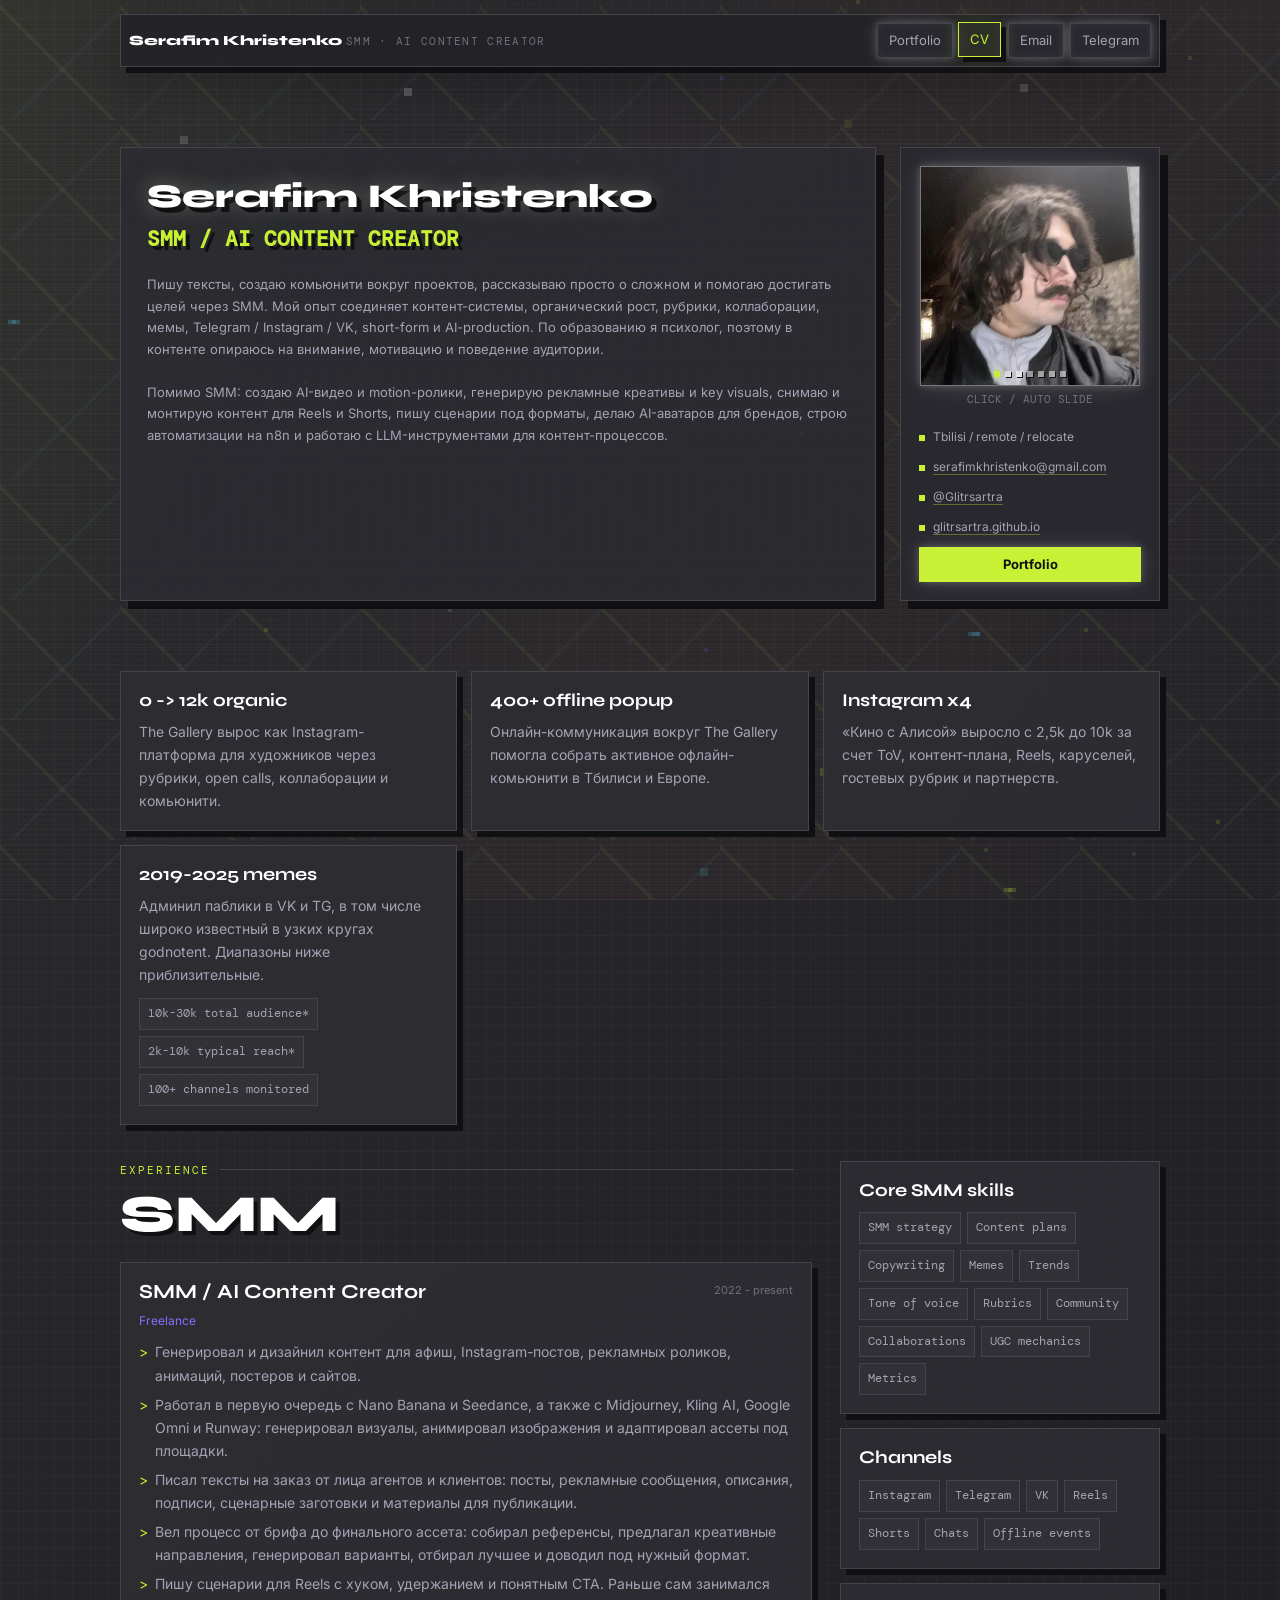
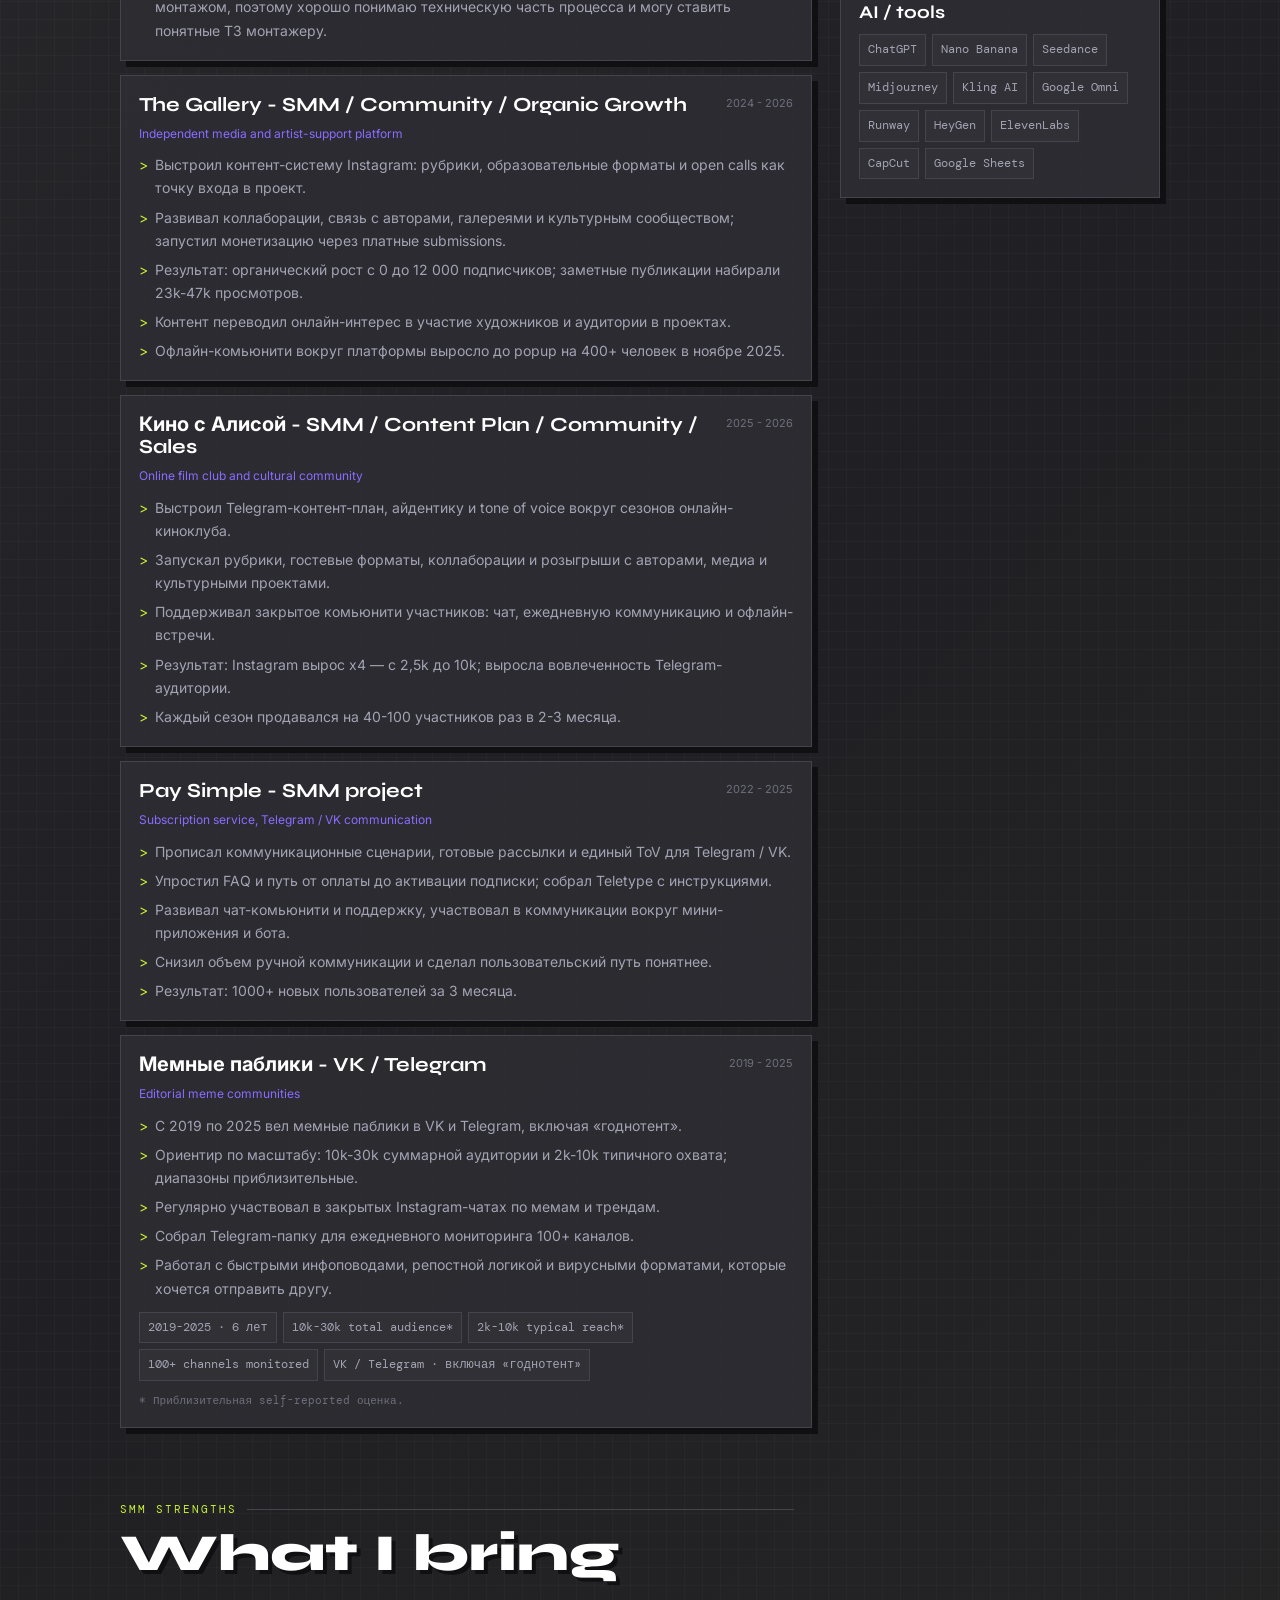
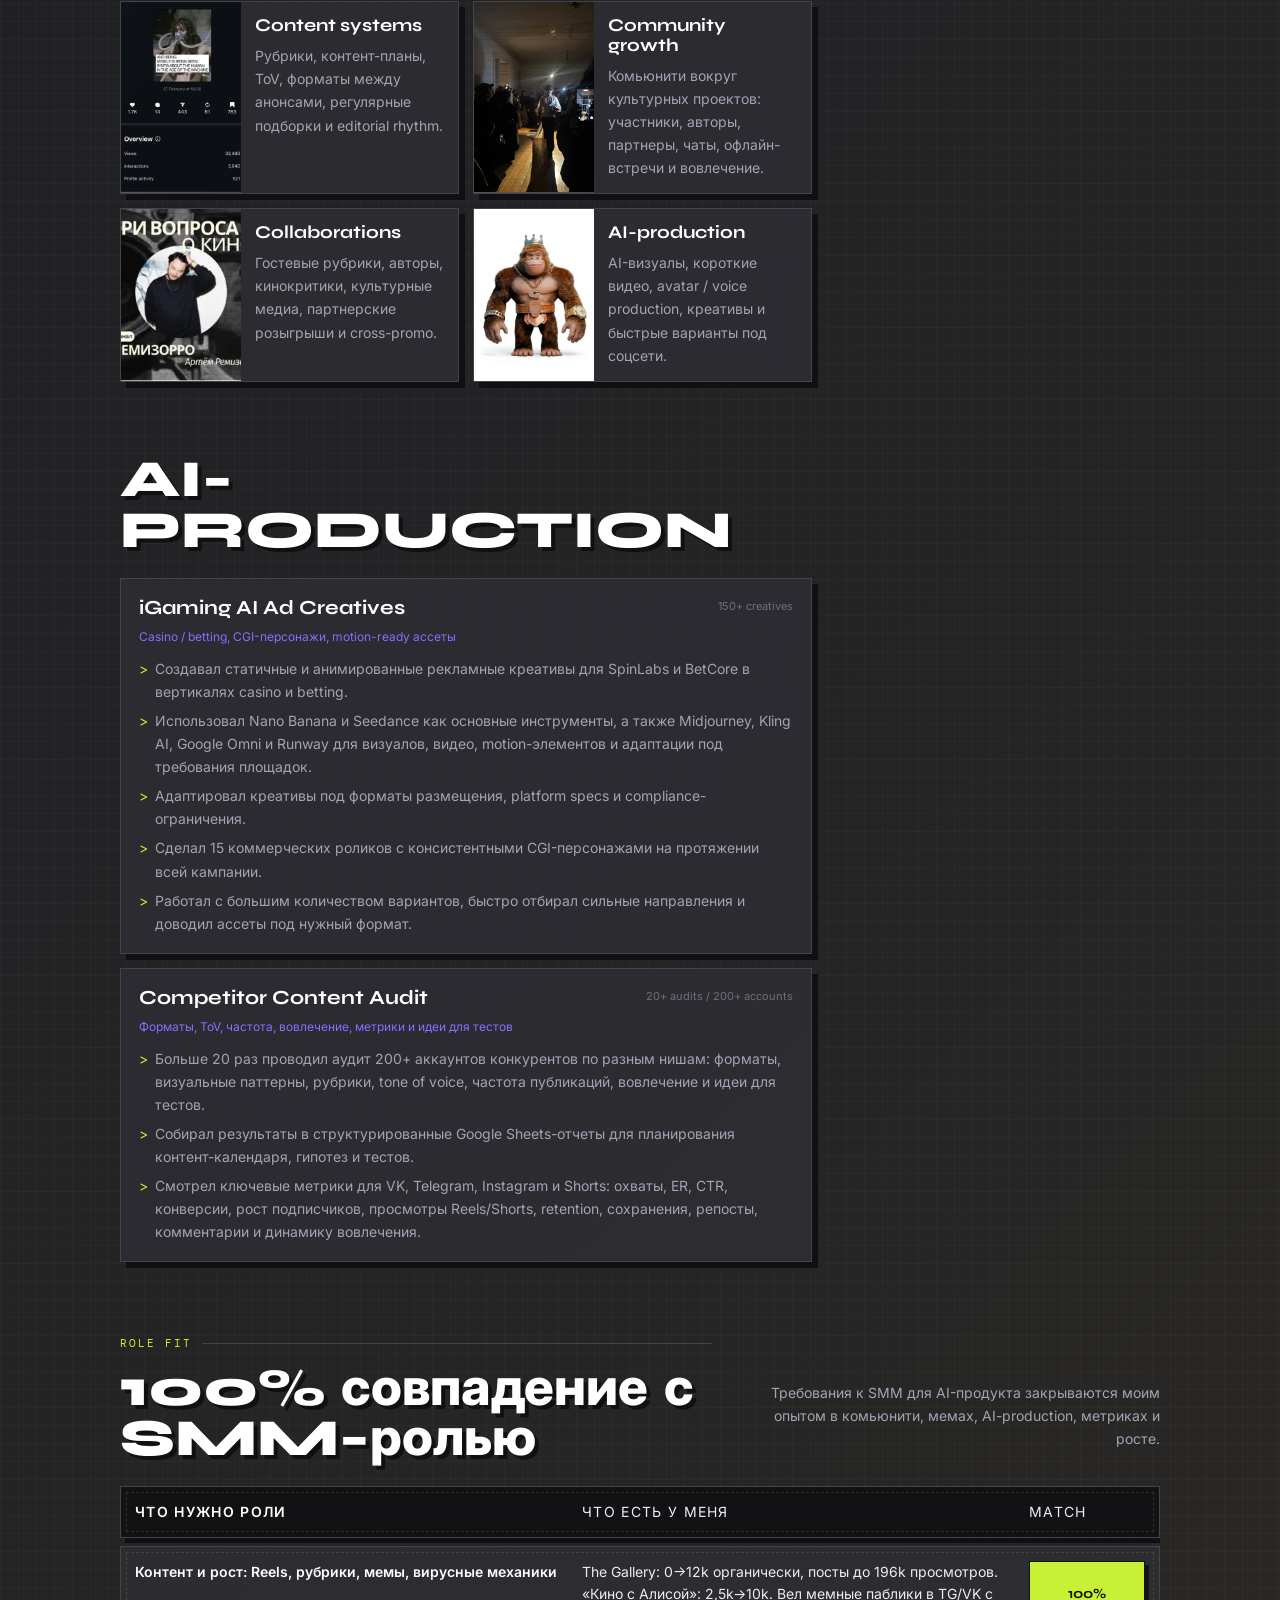
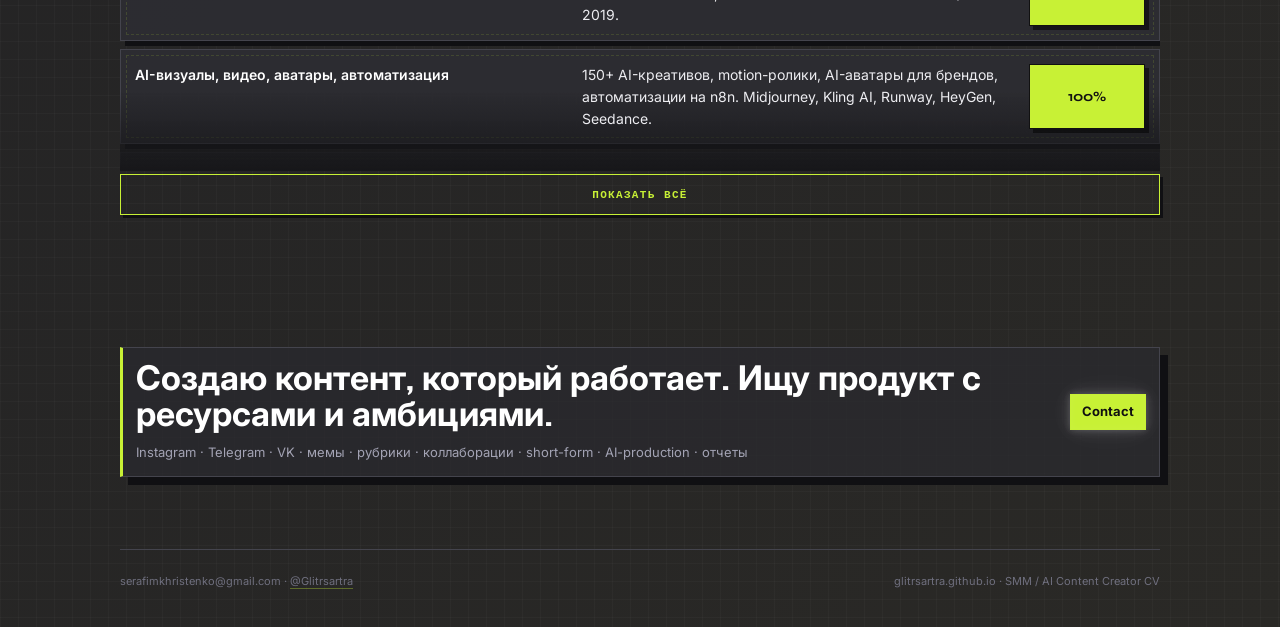
==== commit de00c4b9: "add gorilla king image to AI-production card" ====
--- a/2026-05-23/files-mentioned-by-the-user-index/cv.html
+++ b/2026-05-23/files-mentioned-by-the-user-index/cv.html
@@ -222,7 +222,7 @@
               </div>
             </article>
             <article class="project-tile">
-              <div class="project-placeholder" aria-hidden="true"><img loading="lazy" src="assets/gallery_popup_photo_02.webp" alt="The Gallery офлайн-событие" style="width:100%;height:100%;object-fit:cover;"></div>
+              <div class="project-placeholder" aria-hidden="true"><img loading="lazy" src="assets/ai_creative_14_gorilla_king.webp" alt="AI-визуал гориллы-короля с короной и золотыми аксессуарами" style="width:100%;height:100%;object-fit:cover;"></div>
               <div>
                 <strong>AI-production</strong>
                 <p>AI-визуалы, короткие видео, avatar / voice production, креативы и быстрые варианты под соцсети.</p>
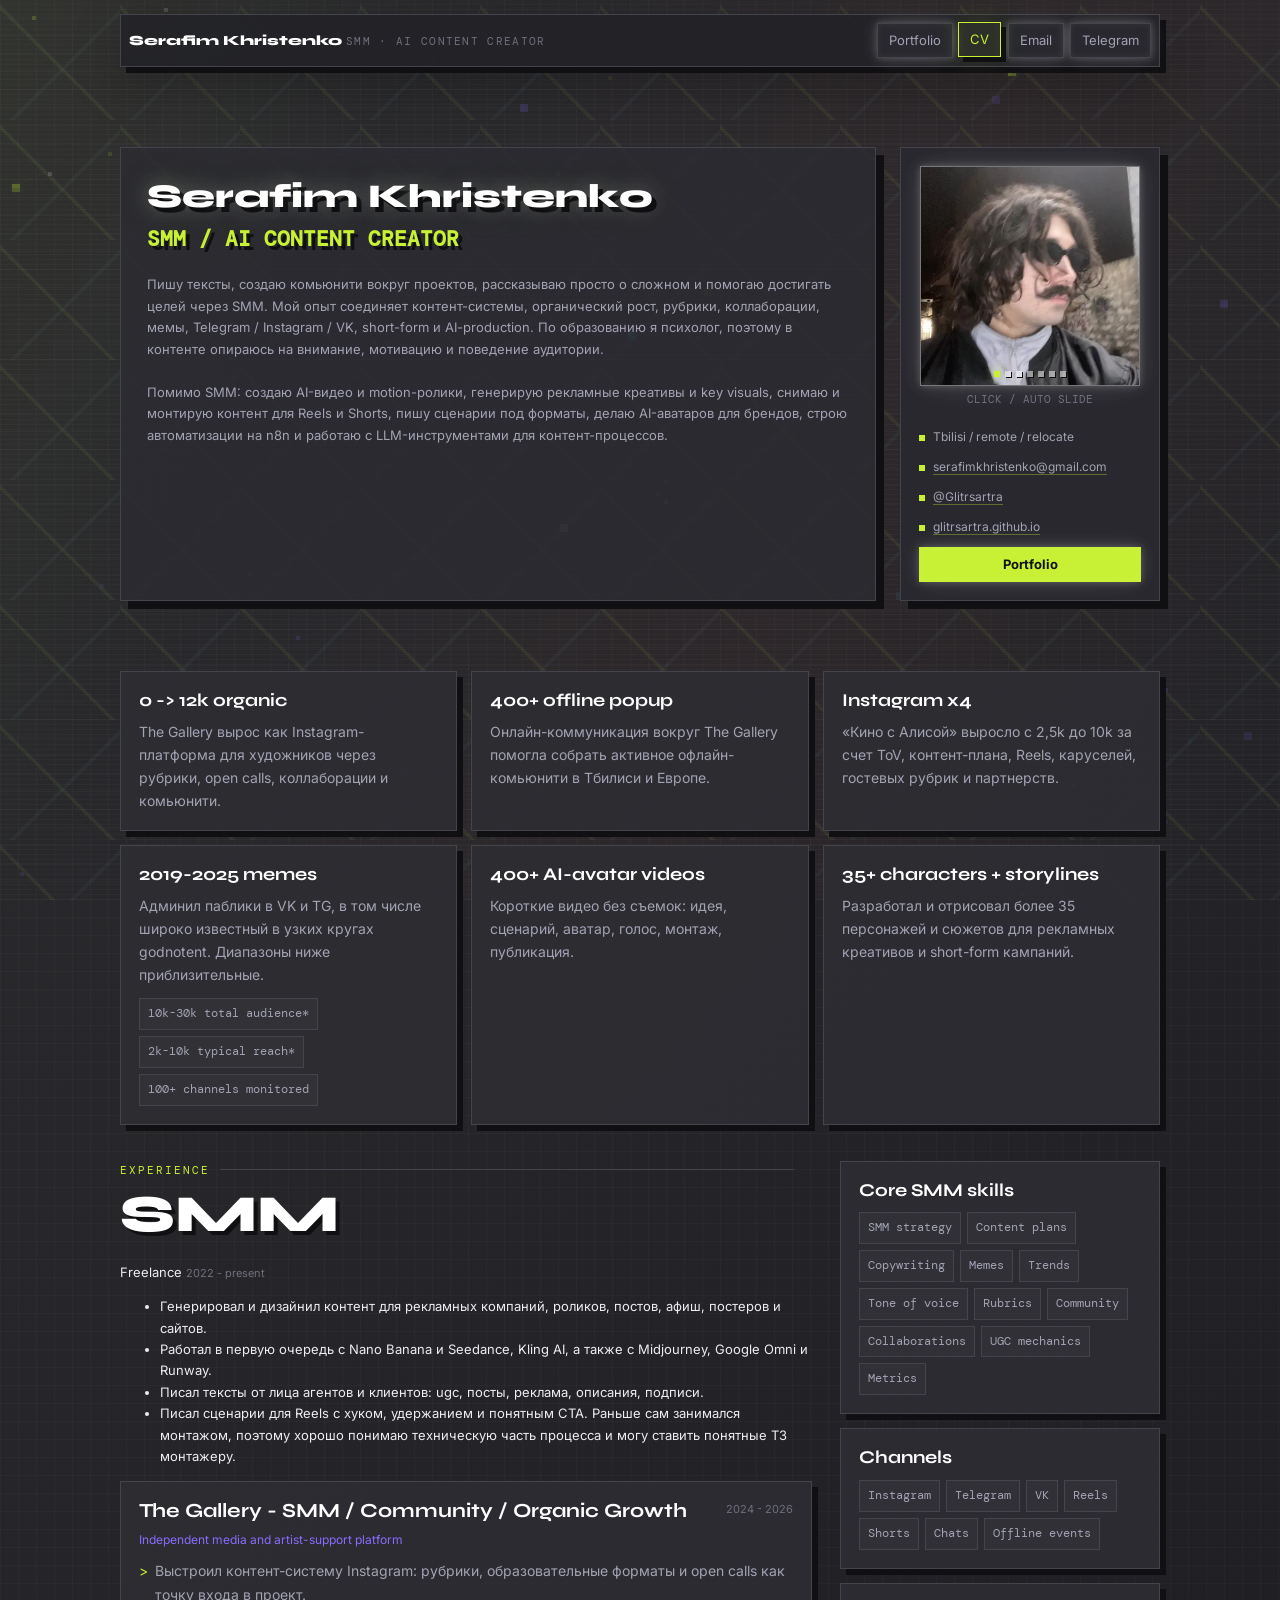
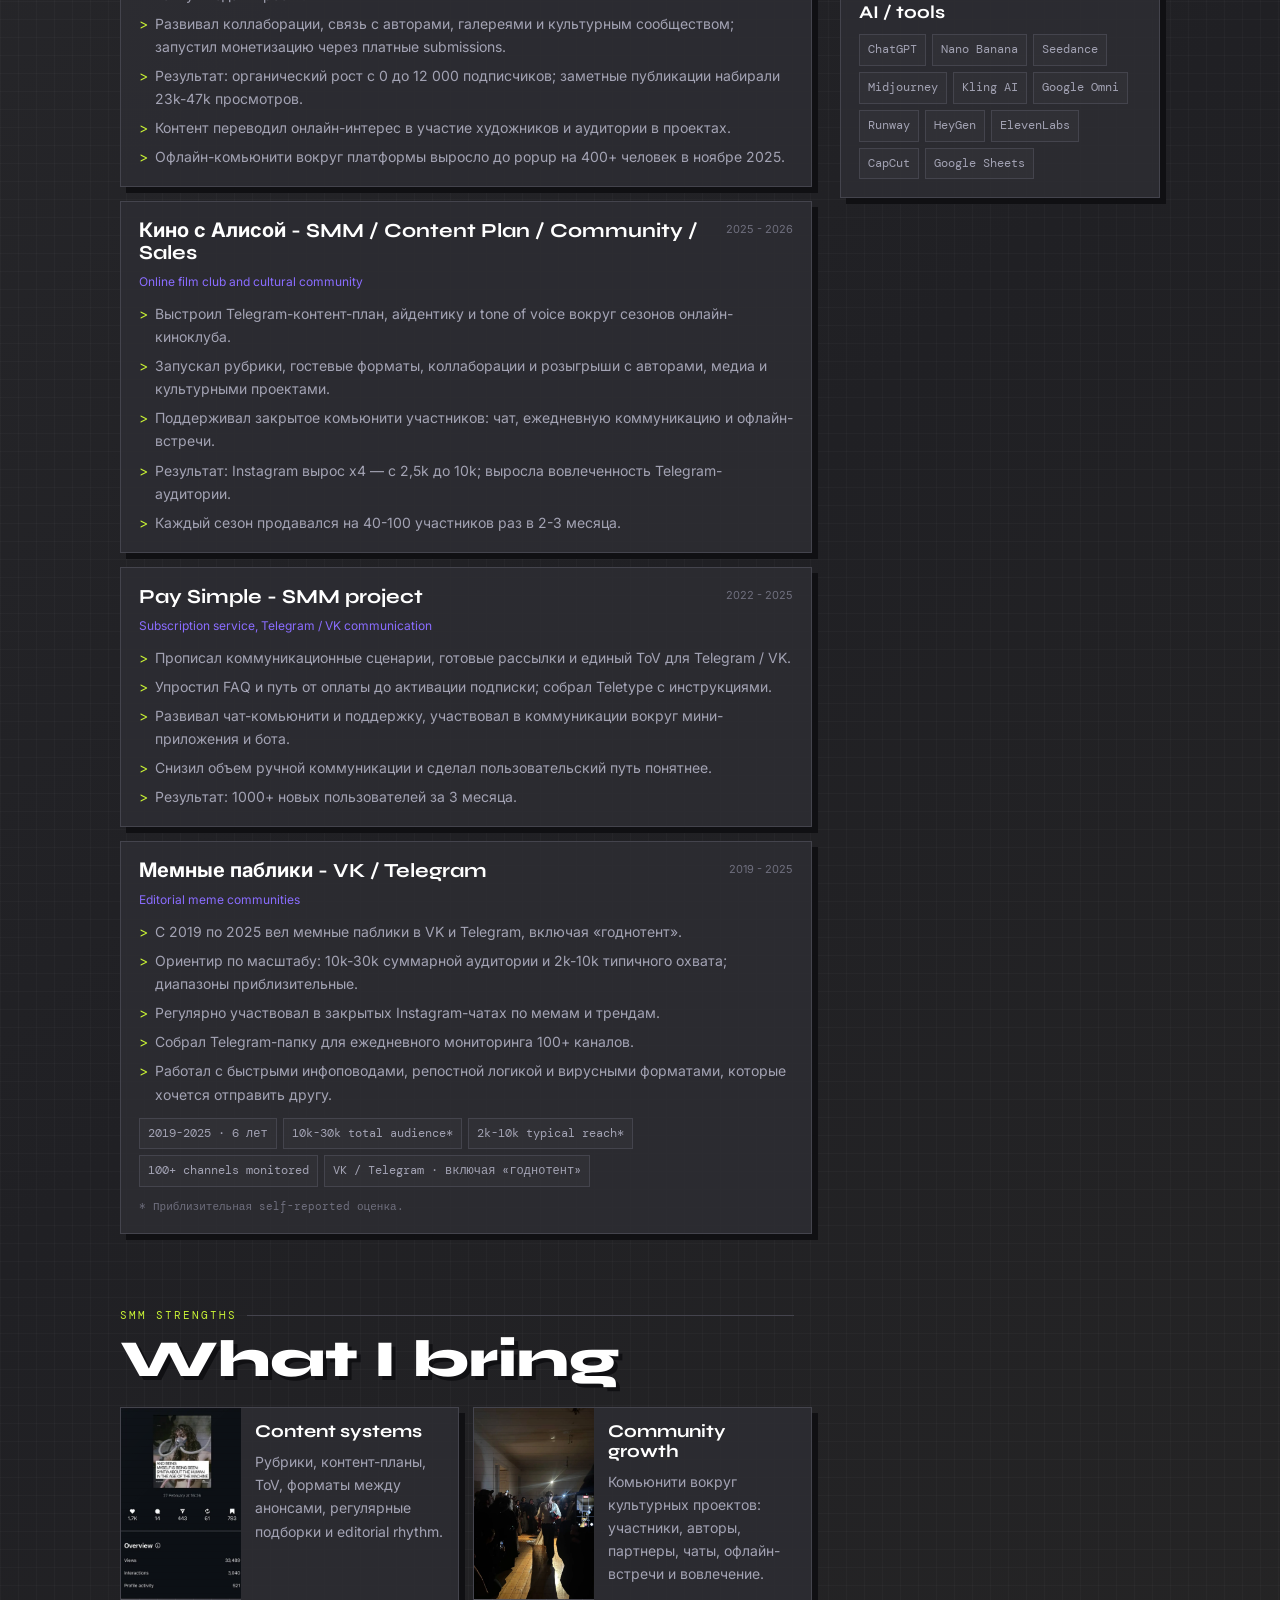
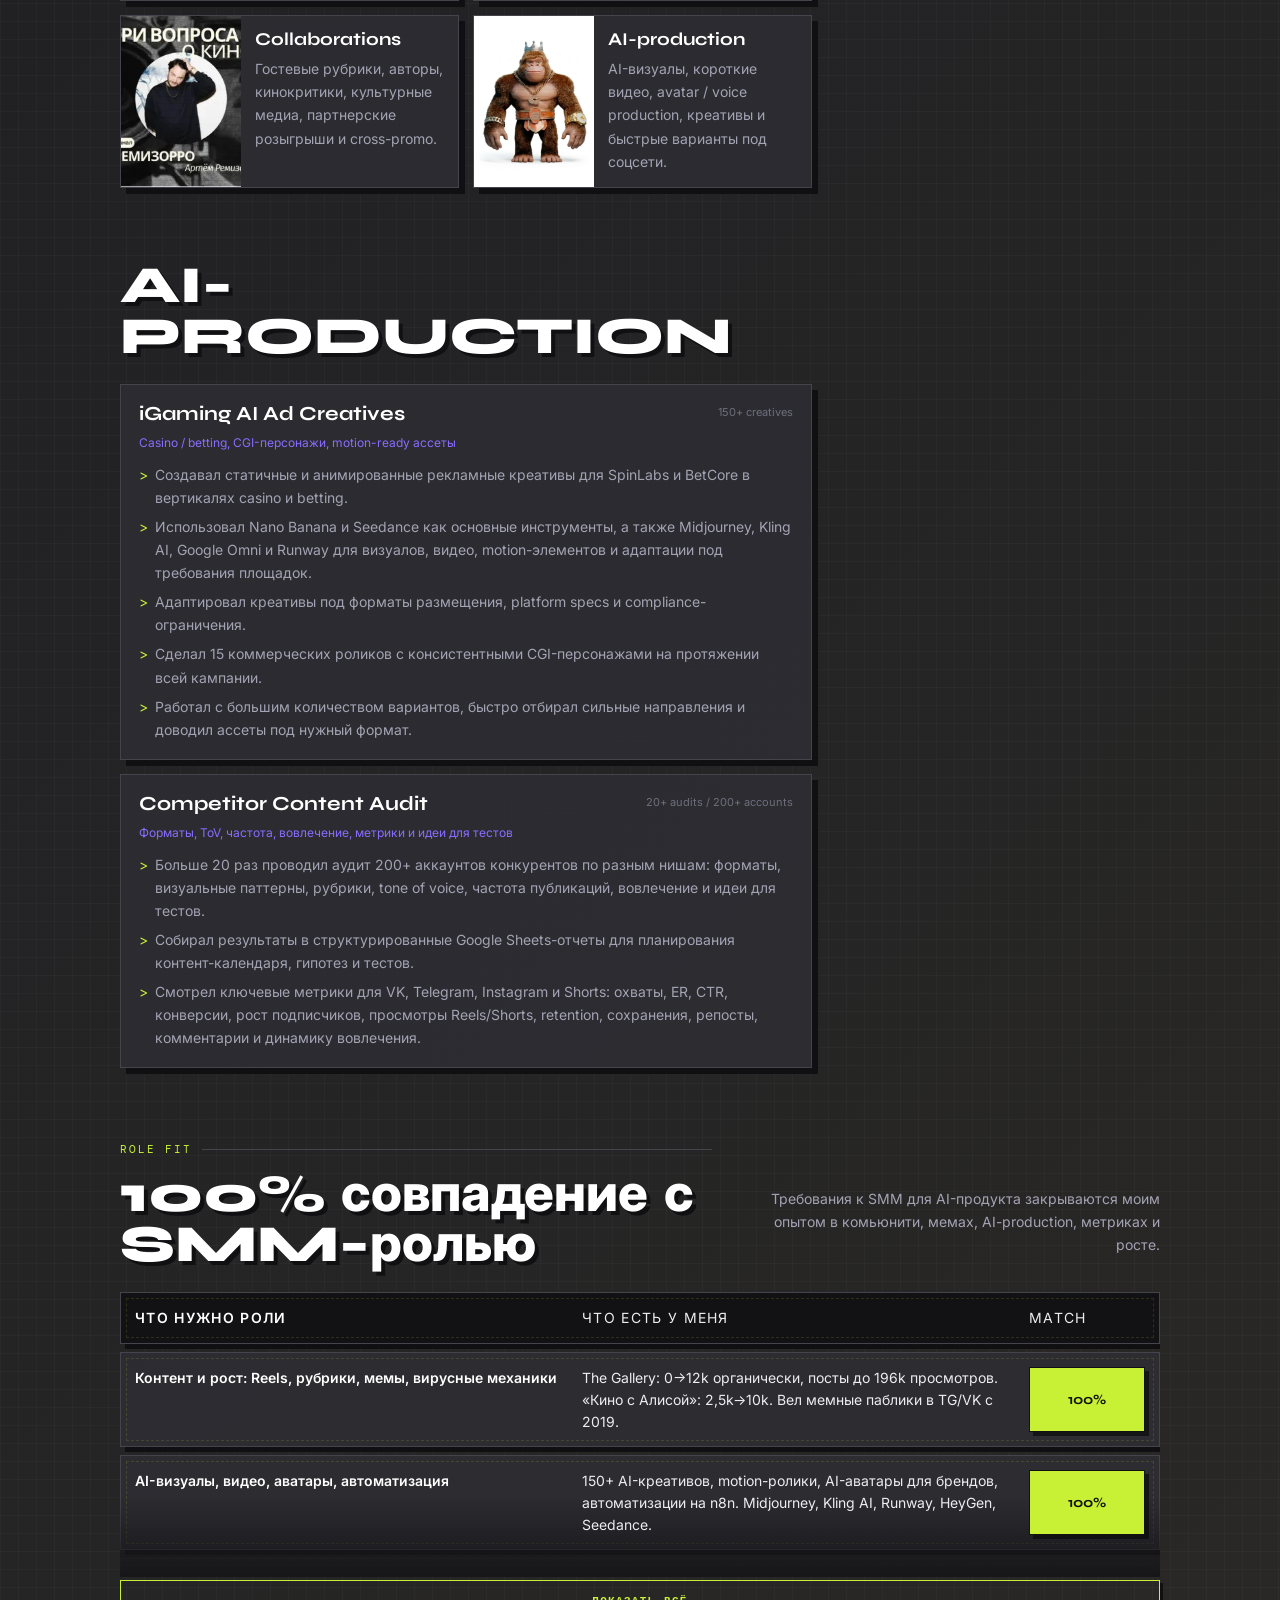
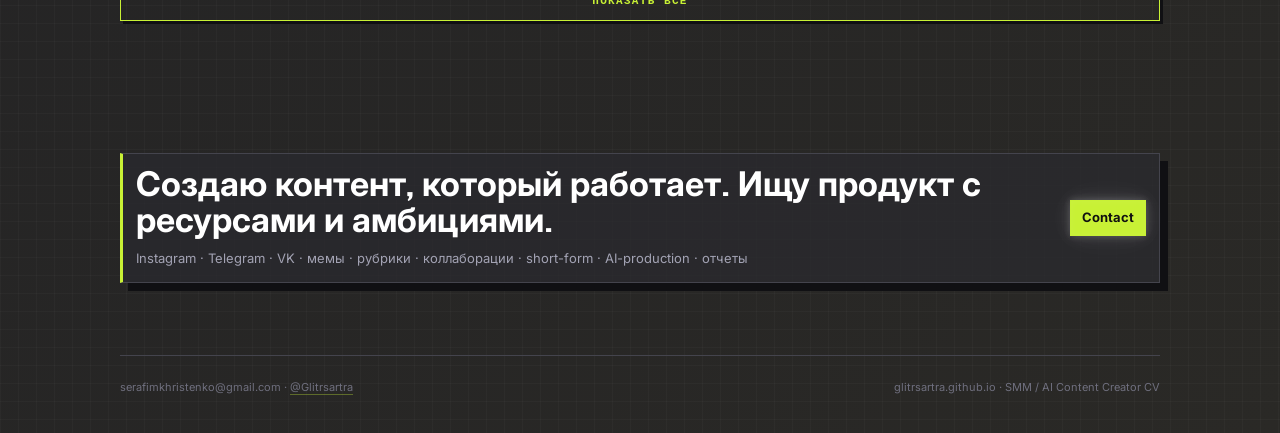
==== commit 51bf0c35: "feat(cv): add 400+ AI-avatar videos and 35+ characters cards" ====
--- a/2026-05-23/files-mentioned-by-the-user-index/cv.html
+++ b/2026-05-23/files-mentioned-by-the-user-index/cv.html
@@ -92,6 +92,14 @@
             <span class="pill">100+ channels monitored</span>
           </div>
         </div>
+        <div class="cv-card">
+          <strong>400+ AI-avatar videos</strong>
+          <p>Короткие видео без съемок: идея, сценарий, аватар, голос, монтаж, публикация.</p>
+        </div>
+        <div class="cv-card">
+          <strong>35+ characters + storylines</strong>
+          <p>Разработал и отрисовал более 35 персонажей и сюжетов для рекламных креативов и short-form кампаний.</p>
+        </div>
       </div>
     </section>
 
@@ -100,27 +108,25 @@
         <section class="section" style="padding-top:0">
           <div class="section-head">
             <div>
-              <div class="section-kicker">Experience</div>
+              <div class="section-kicker section-kicker--large">Experience</div>
               <h2>SMM</h2>
             </div>
           </div>
 
+          <div class="freelance-block">
+            <div class="freelance-header">
+              <span class="freelance-label">Freelance</span>
+              <span class="period">2022 - present</span>
+            </div>
+            <ul>
+              <li>Генерировал и дизайнил контент для рекламных компаний, роликов, постов, афиш, постеров и сайтов.</li>
+              <li>Работал в первую очередь с Nano Banana и Seedance, Kling AI, а также с Midjourney, Google Omni и Runway.</li>
+              <li>Писал тексты от лица агентов и клиентов: ugc, посты, реклама, описания, подписи.</li>
+              <li>Писал сценарии для Reels с хуком, удержанием и понятным CTA. Раньше сам занимался монтажом, поэтому хорошо понимаю техническую часть процесса и могу ставить понятные ТЗ монтажеру.</li>
+            </ul>
+          </div>
+
           <div class="experience-list">
-            <article class="experience-item">
-              <div class="experience-top">
-                <h3>SMM / AI Content Creator</h3>
-                <span class="period">2022 - present</span>
-              </div>
-              <div class="company">Freelance</div>
-              <ul>
-                <li>Генерировал и дизайнил контент для афиш, Instagram-постов, рекламных роликов, анимаций, постеров и сайтов.</li>
-                <li>Работал в первую очередь с Nano Banana и Seedance, а также с Midjourney, Kling AI, Google Omni и Runway: генерировал визуалы, анимировал изображения и адаптировал ассеты под площадки.</li>
-                <li>Писал тексты на заказ от лица агентов и клиентов: посты, рекламные сообщения, описания, подписи, сценарные заготовки и материалы для публикации.</li>
-                <li>Вел процесс от брифа до финального ассета: собирал референсы, предлагал креативные направления, генерировал варианты, отбирал лучшее и доводил под нужный формат.</li>
-                <li>Пишу сценарии для Reels с хуком, удержанием и понятным CTA. Раньше сам занимался монтажом, поэтому хорошо понимаю техническую часть процесса и могу ставить понятные ТЗ монтажеру.</li>
-              </ul>
-            </article>
-
             <article class="experience-item">
               <div class="experience-top">
                 <h3>The Gallery - SMM / Community / Organic Growth</h3>
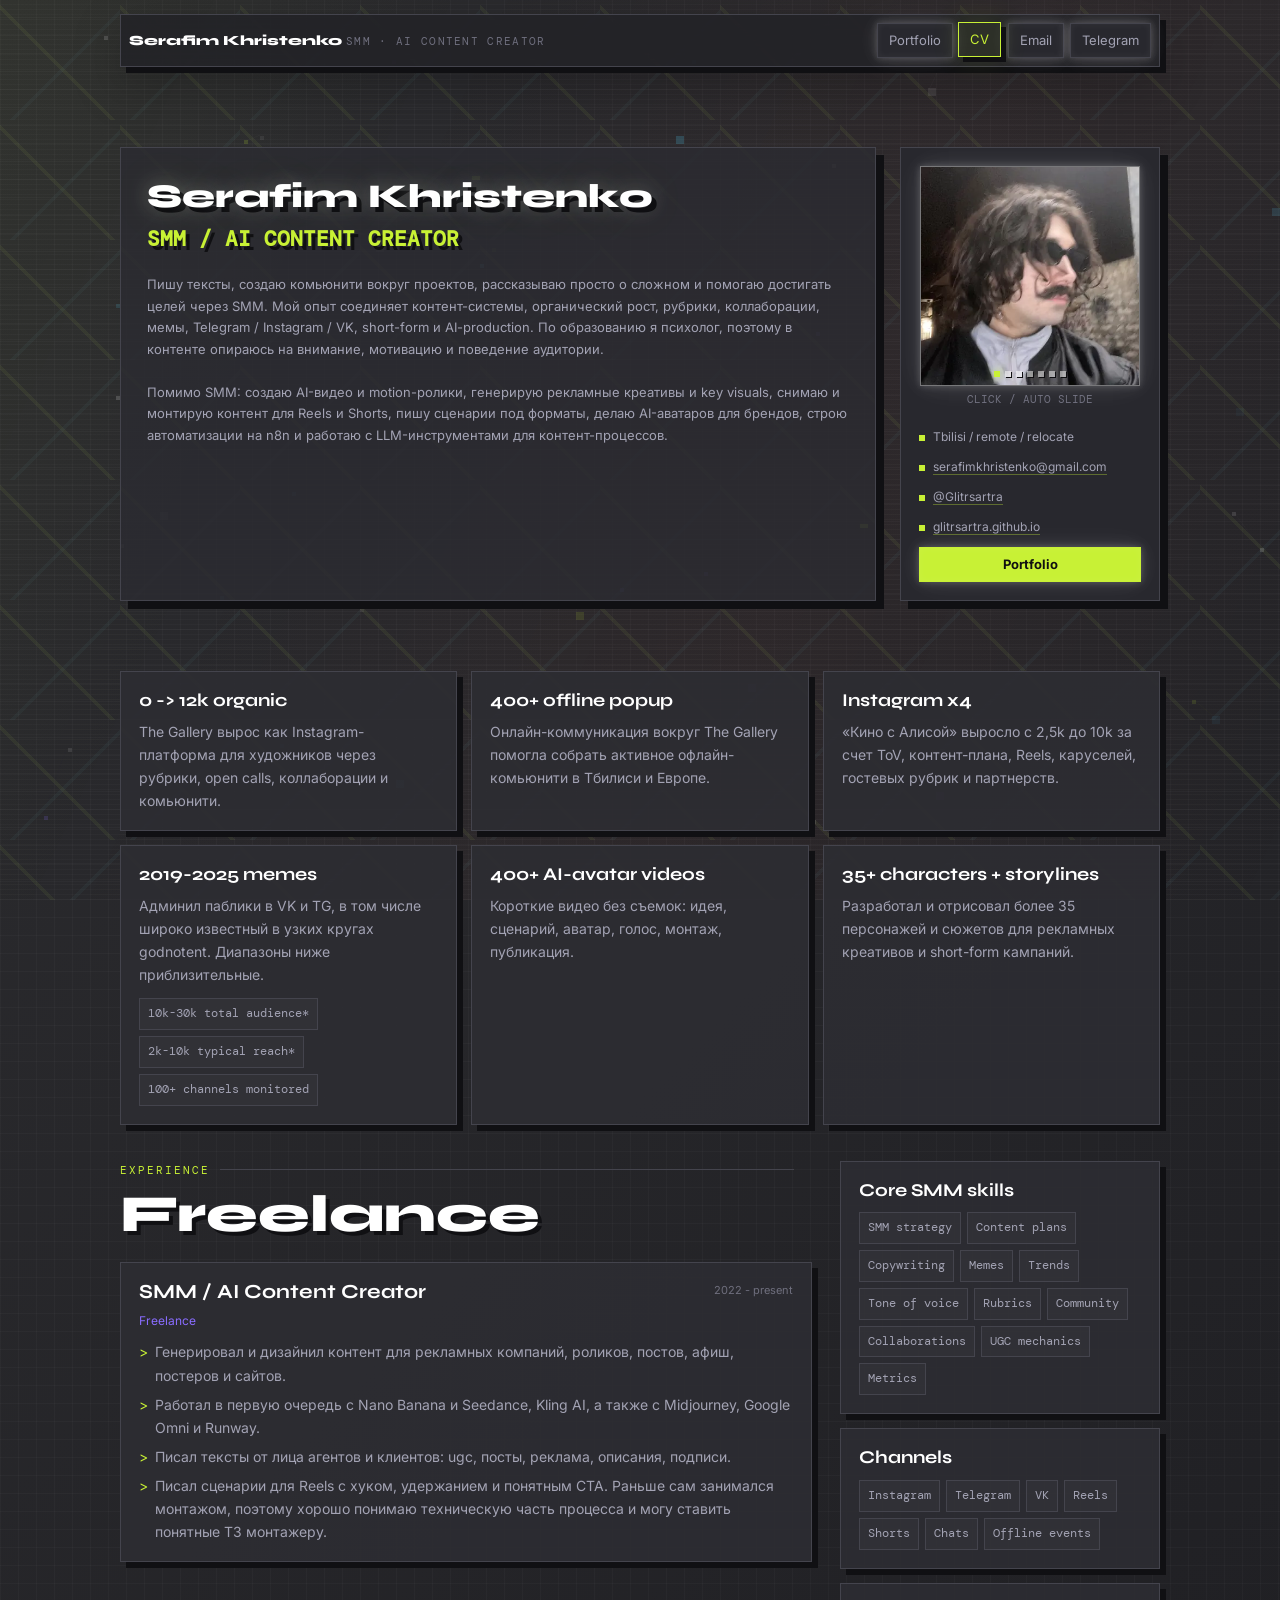
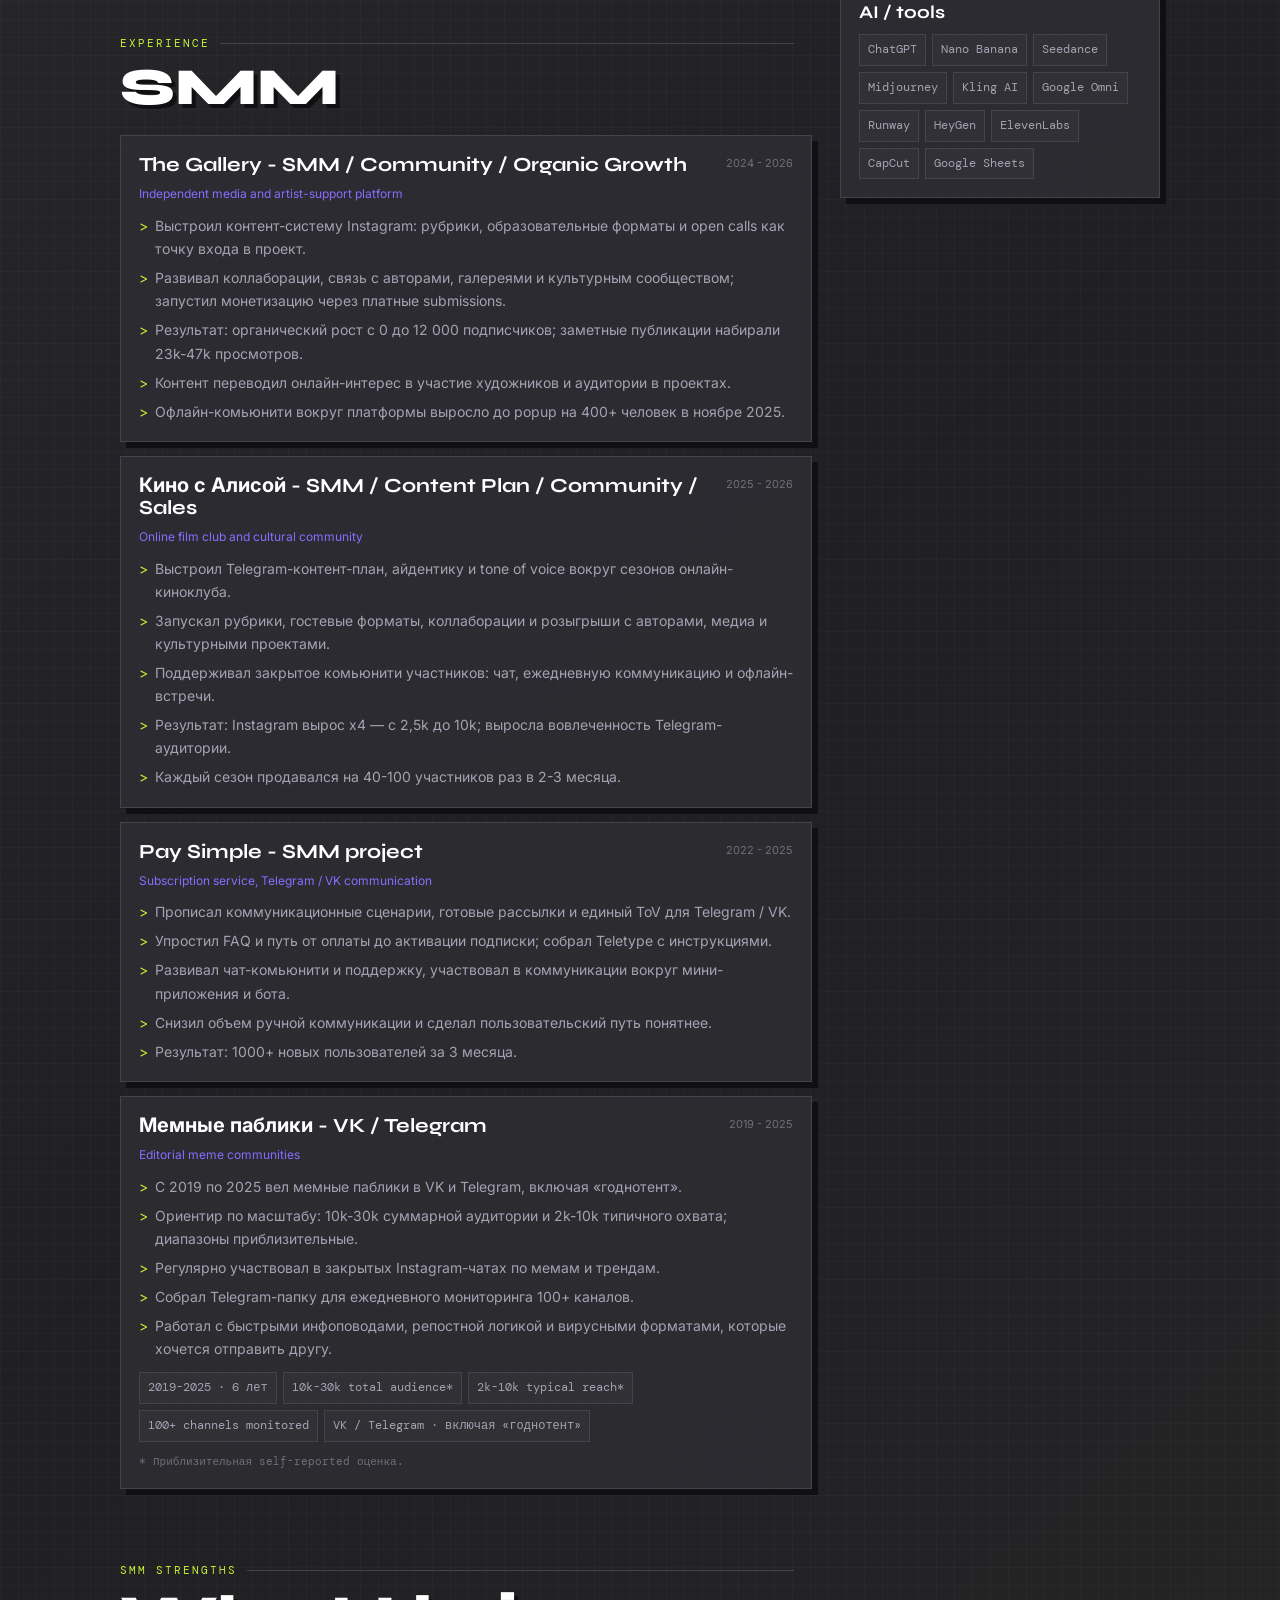
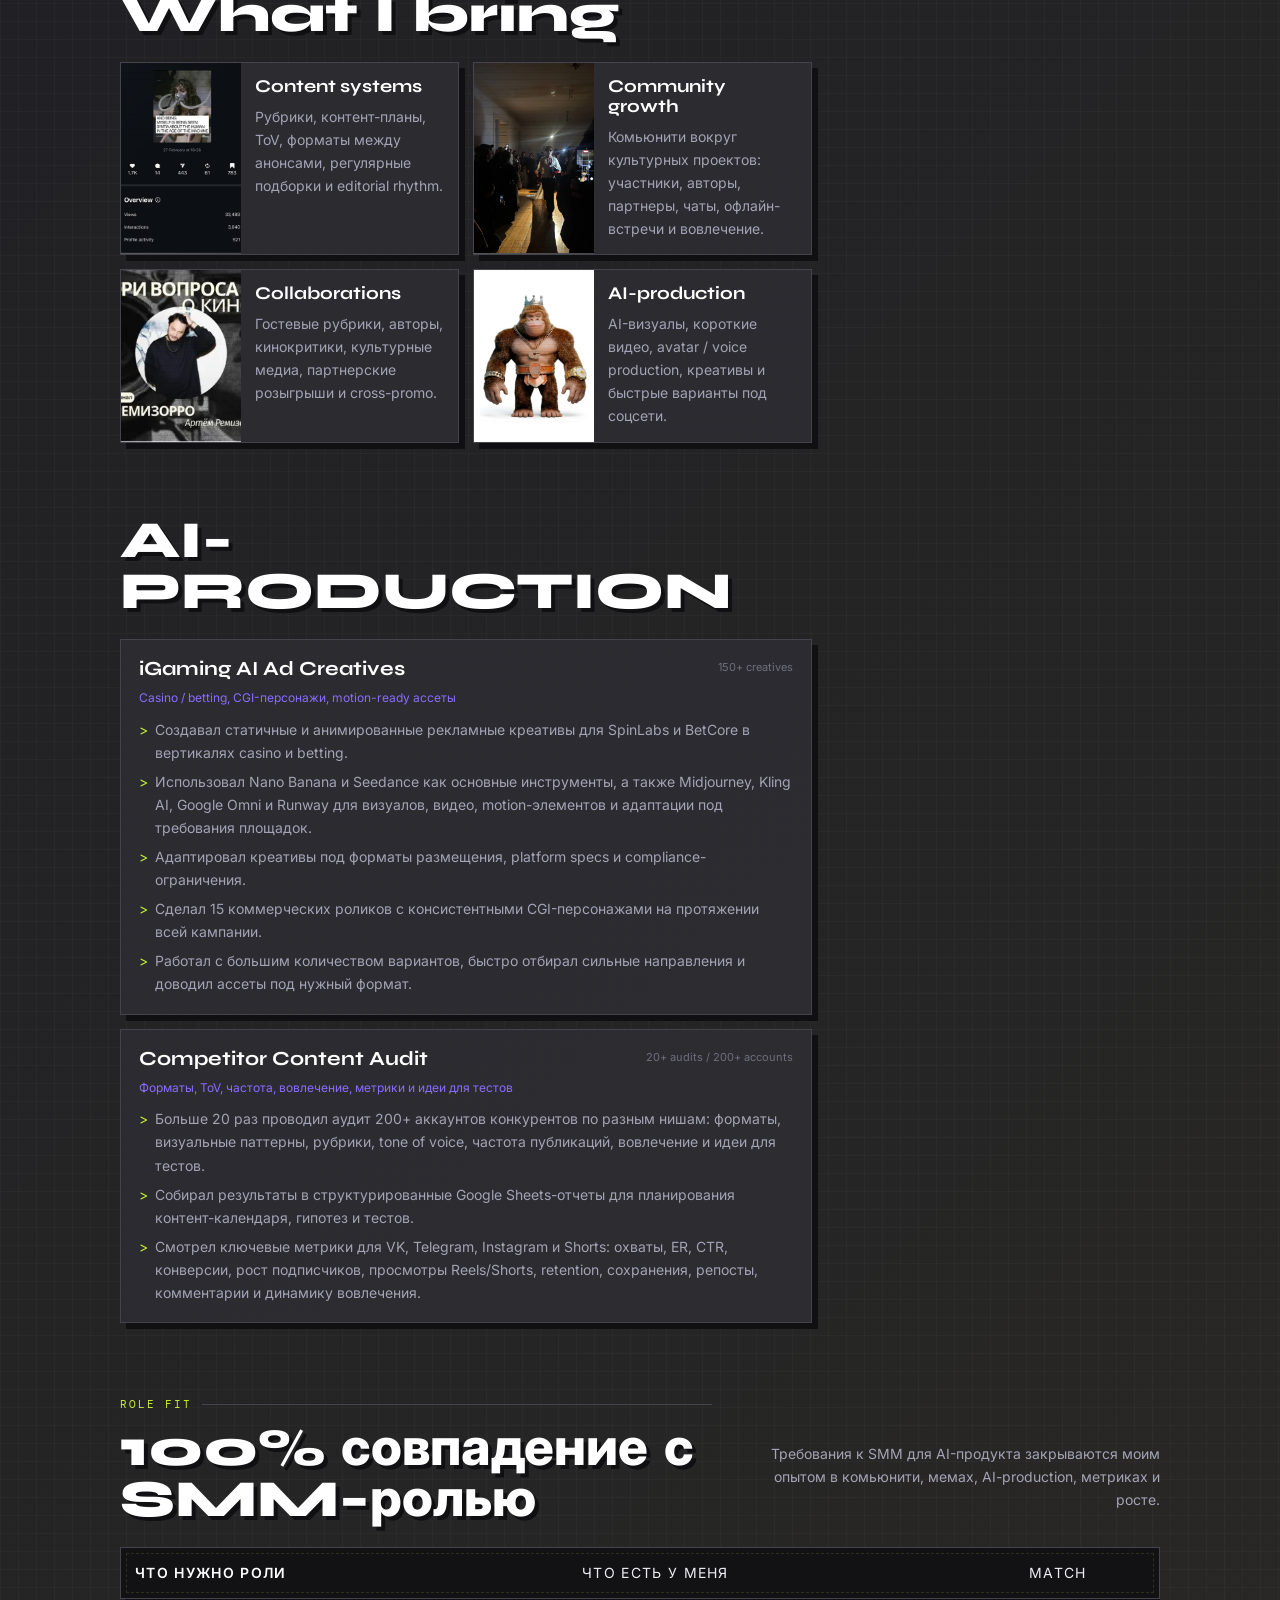
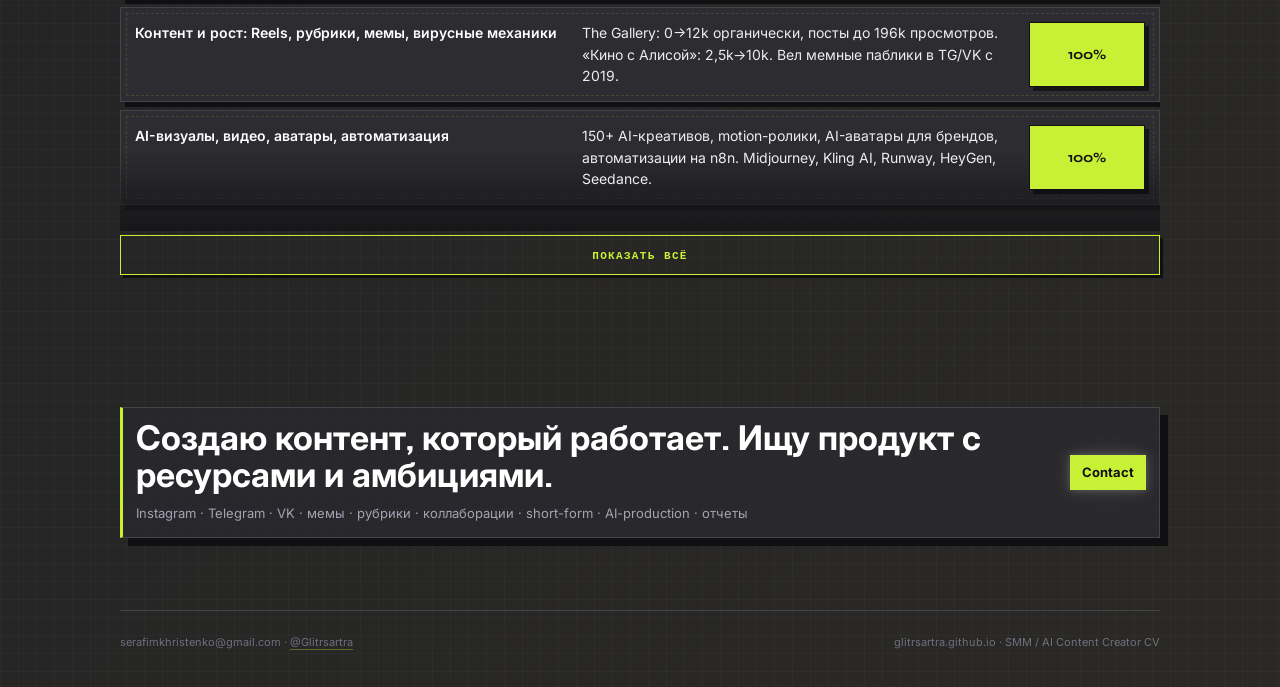
==== commit 261ce8b7: "fix(cv): add experience-item--flat to Kino and Memes cards" ====
--- a/2026-05-23/files-mentioned-by-the-user-index/cv.html
+++ b/2026-05-23/files-mentioned-by-the-user-index/cv.html
@@ -109,21 +109,33 @@
           <div class="section-head">
             <div>
               <div class="section-kicker section-kicker--large">Experience</div>
+              <h2>Freelance</h2>
+            </div>
+          </div>
+
+          <div class="experience-list">
+            <article class="experience-item">
+              <div class="experience-top">
+                <h3>SMM / AI Content Creator</h3>
+                <span class="period">2022 - present</span>
+              </div>
+              <div class="company">Freelance</div>
+              <ul>
+                <li>Генерировал и дизайнил контент для рекламных компаний, роликов, постов, афиш, постеров и сайтов.</li>
+                <li>Работал в первую очередь с Nano Banana и Seedance, Kling AI, а также с Midjourney, Google Omni и Runway.</li>
+                <li>Писал тексты от лица агентов и клиентов: ugc, посты, реклама, описания, подписи.</li>
+                <li>Писал сценарии для Reels с хуком, удержанием и понятным CTA. Раньше сам занимался монтажом, поэтому хорошо понимаю техническую часть процесса и могу ставить понятные ТЗ монтажеру.</li>
+              </ul>
+            </article>
+          </div>
+        </section>
+
+        <section class="section">
+          <div class="section-head">
+            <div>
+              <div class="section-kicker section-kicker--large">Experience</div>
               <h2>SMM</h2>
             </div>
-          </div>
-
-          <div class="freelance-block">
-            <div class="freelance-header">
-              <span class="freelance-label">Freelance</span>
-              <span class="period">2022 - present</span>
-            </div>
-            <ul>
-              <li>Генерировал и дизайнил контент для рекламных компаний, роликов, постов, афиш, постеров и сайтов.</li>
-              <li>Работал в первую очередь с Nano Banana и Seedance, Kling AI, а также с Midjourney, Google Omni и Runway.</li>
-              <li>Писал тексты от лица агентов и клиентов: ugc, посты, реклама, описания, подписи.</li>
-              <li>Писал сценарии для Reels с хуком, удержанием и понятным CTA. Раньше сам занимался монтажом, поэтому хорошо понимаю техническую часть процесса и могу ставить понятные ТЗ монтажеру.</li>
-            </ul>
           </div>
 
           <div class="experience-list">
@@ -142,7 +154,7 @@
               </ul>
             </article>
 
-            <article class="experience-item">
+            <article class="experience-item experience-item--flat">
               <div class="experience-top">
                 <h3>Кино с Алисой - SMM / Content Plan / Community / Sales</h3>
                 <span class="period">2025 - 2026</span>
@@ -172,7 +184,7 @@
               </ul>
             </article>
 
-            <article class="experience-item">
+            <article class="experience-item experience-item--flat">
               <div class="experience-top">
                 <h3>Мемные паблики - VK / Telegram</h3>
                 <span class="period">2019 - 2025</span>
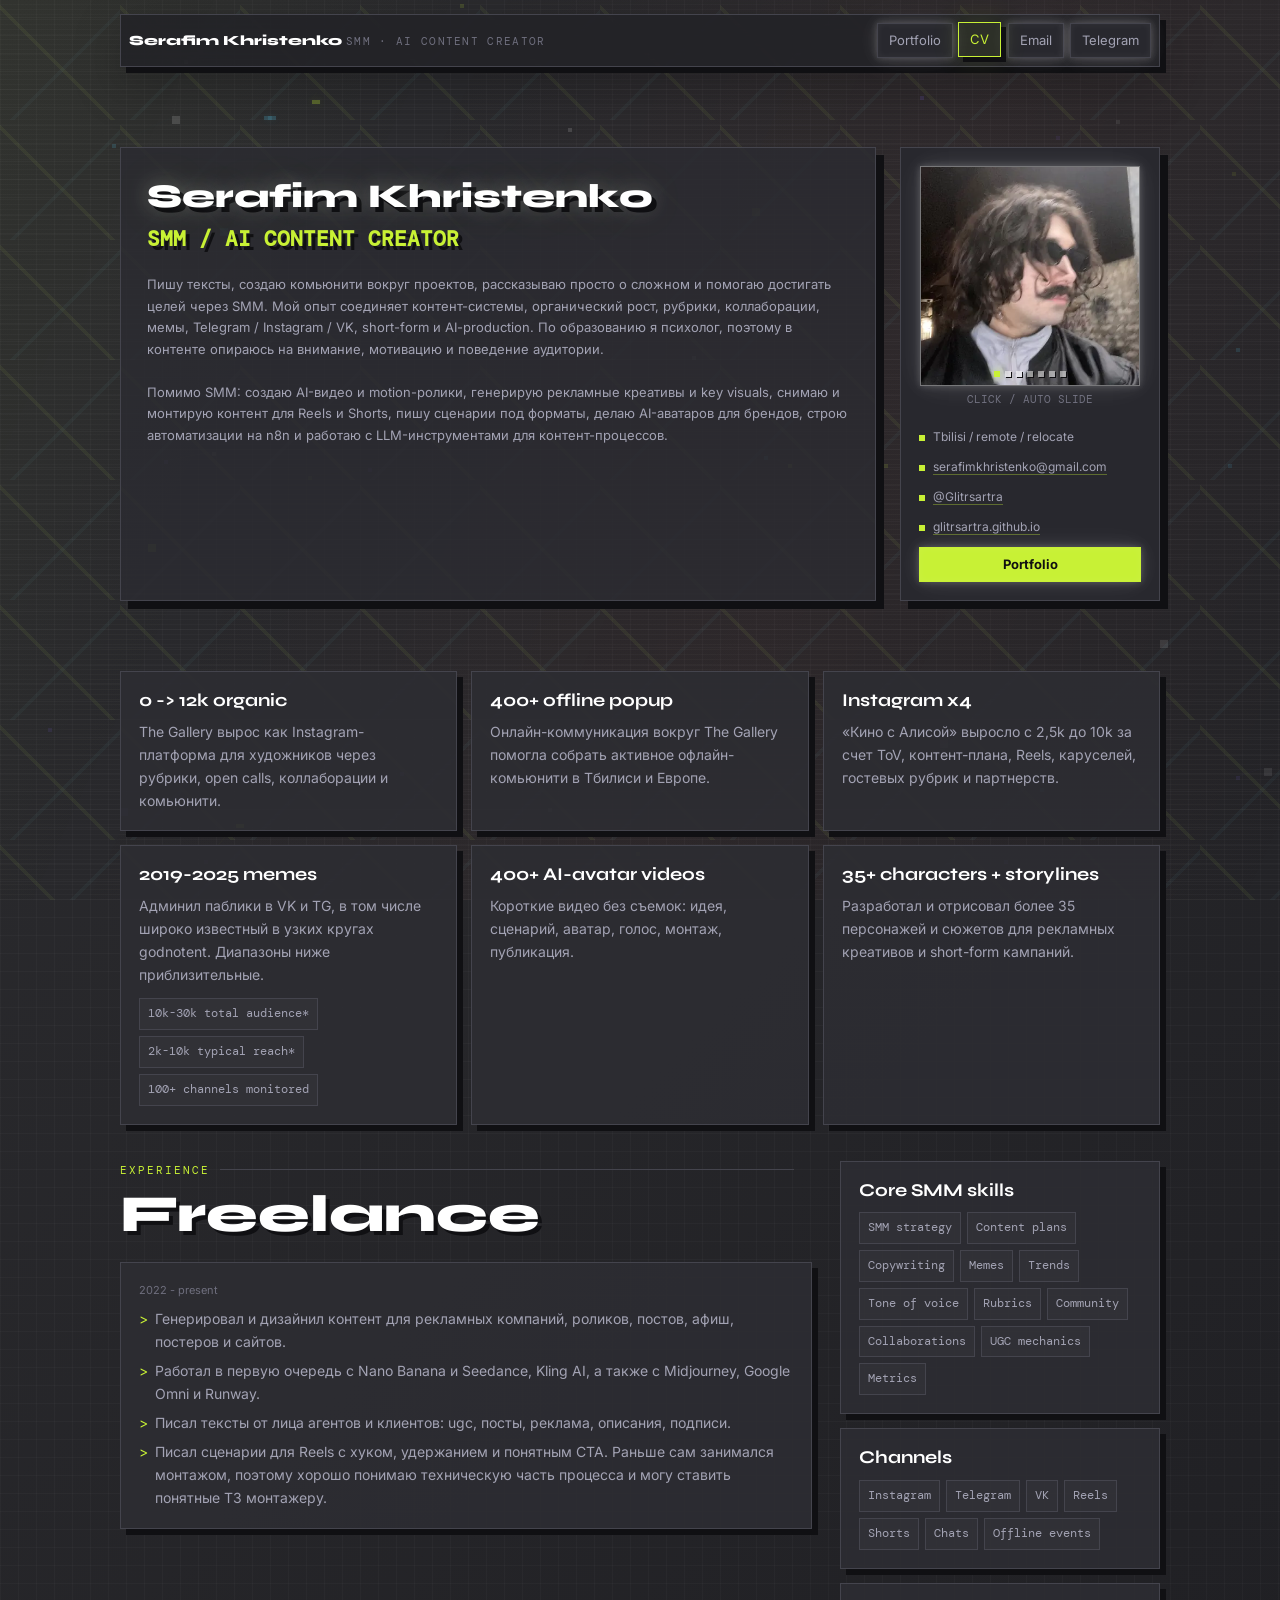
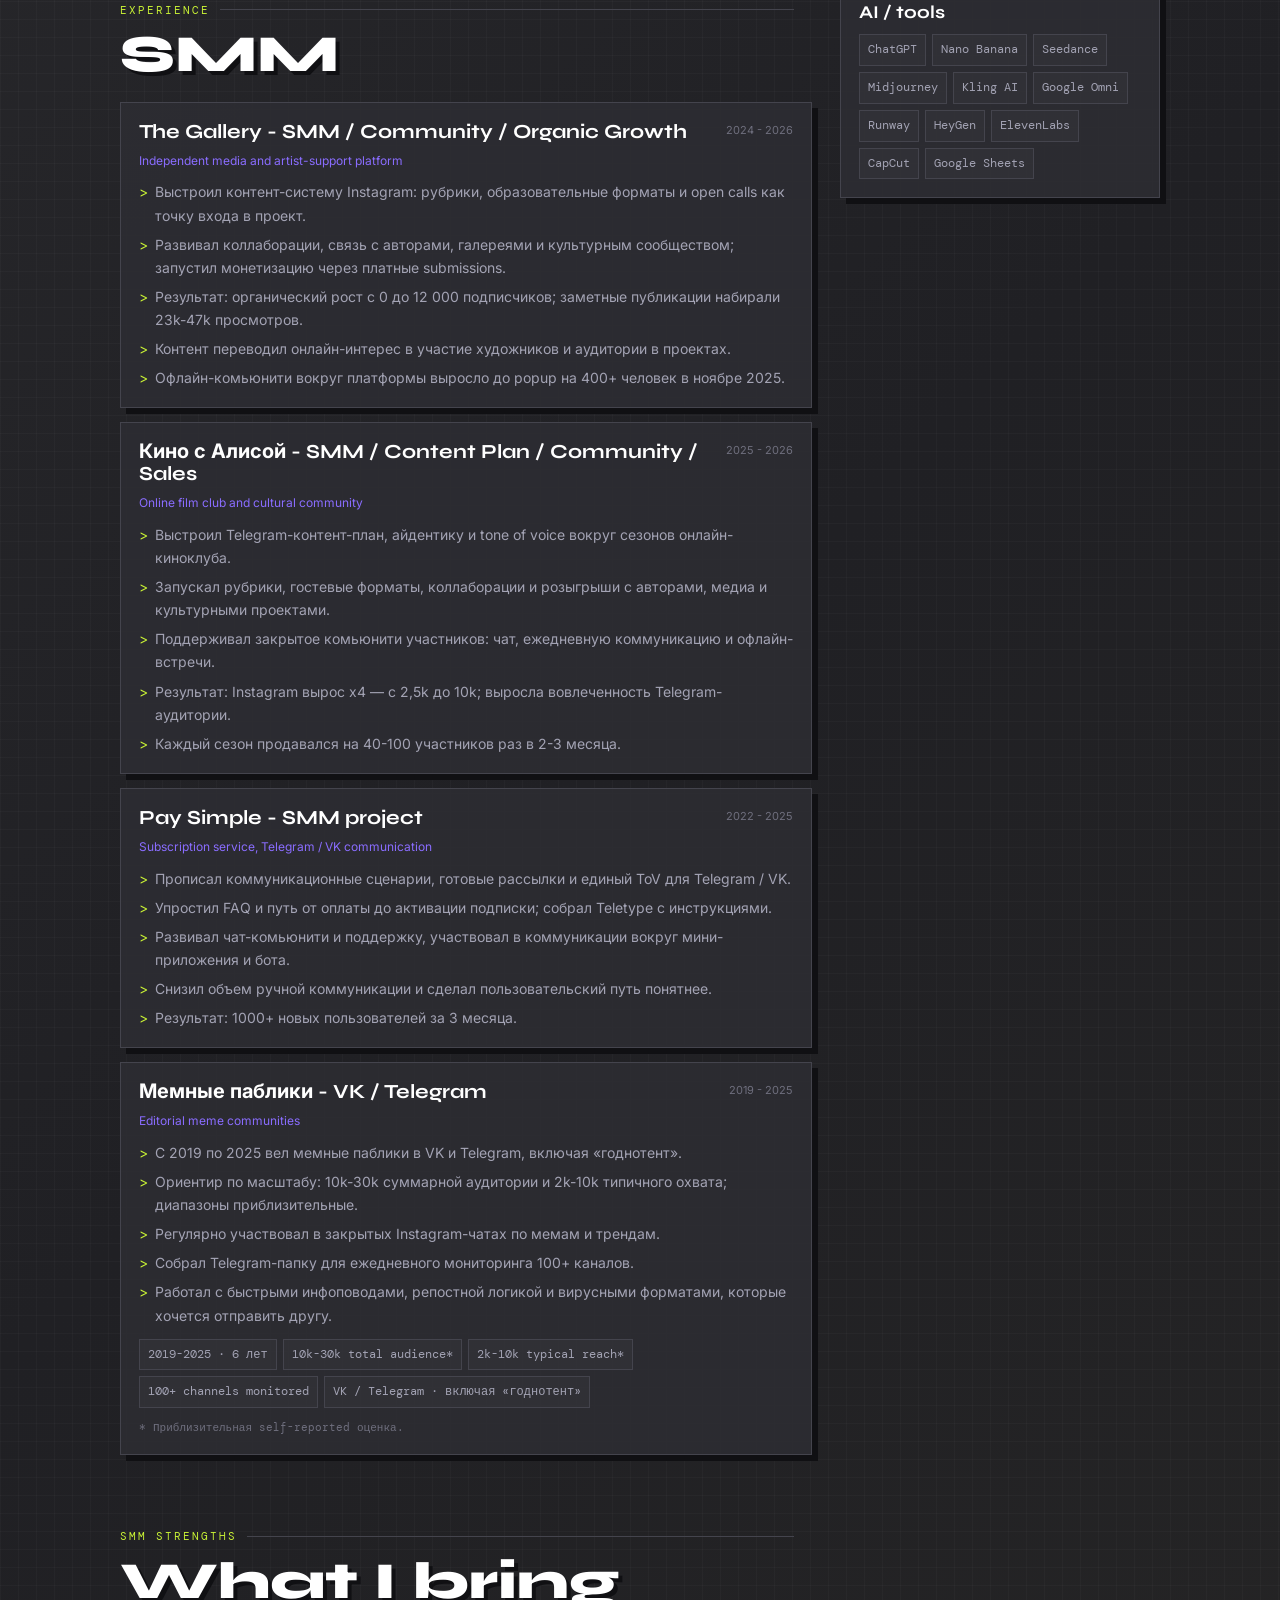
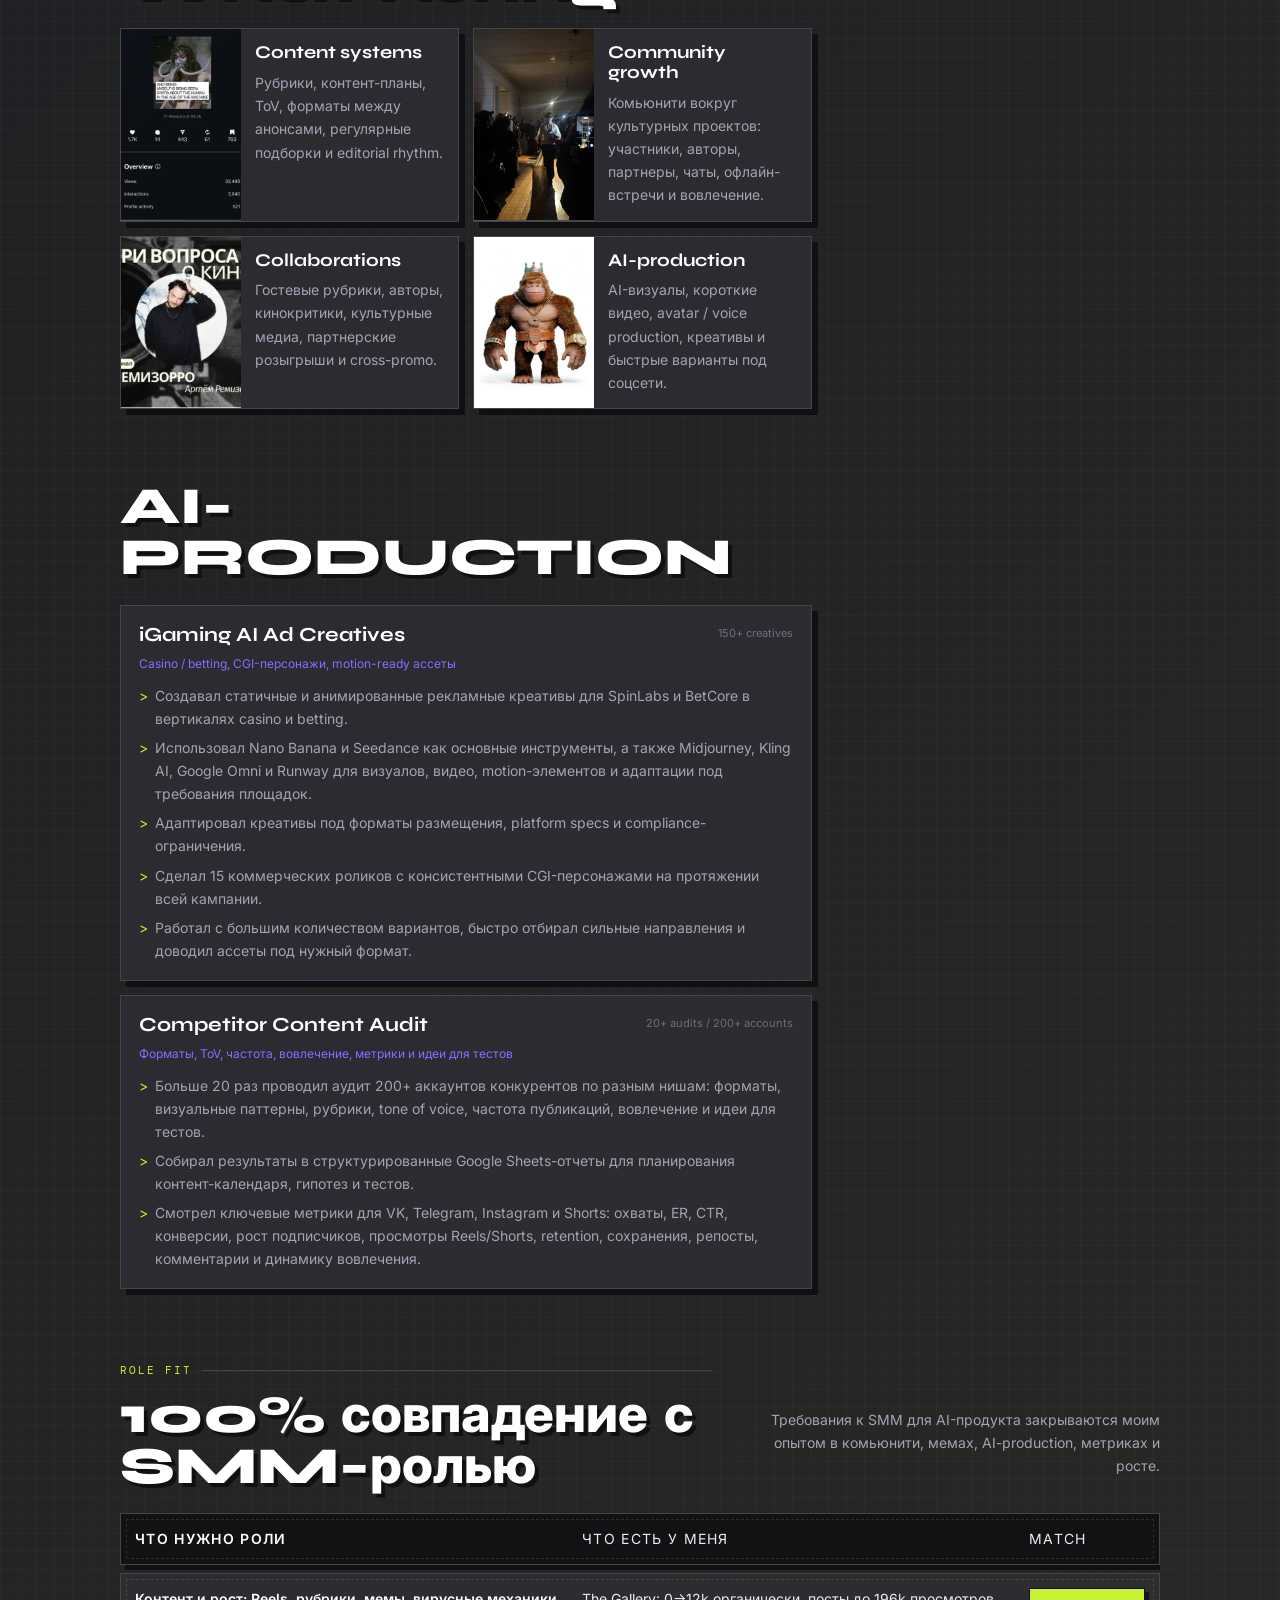
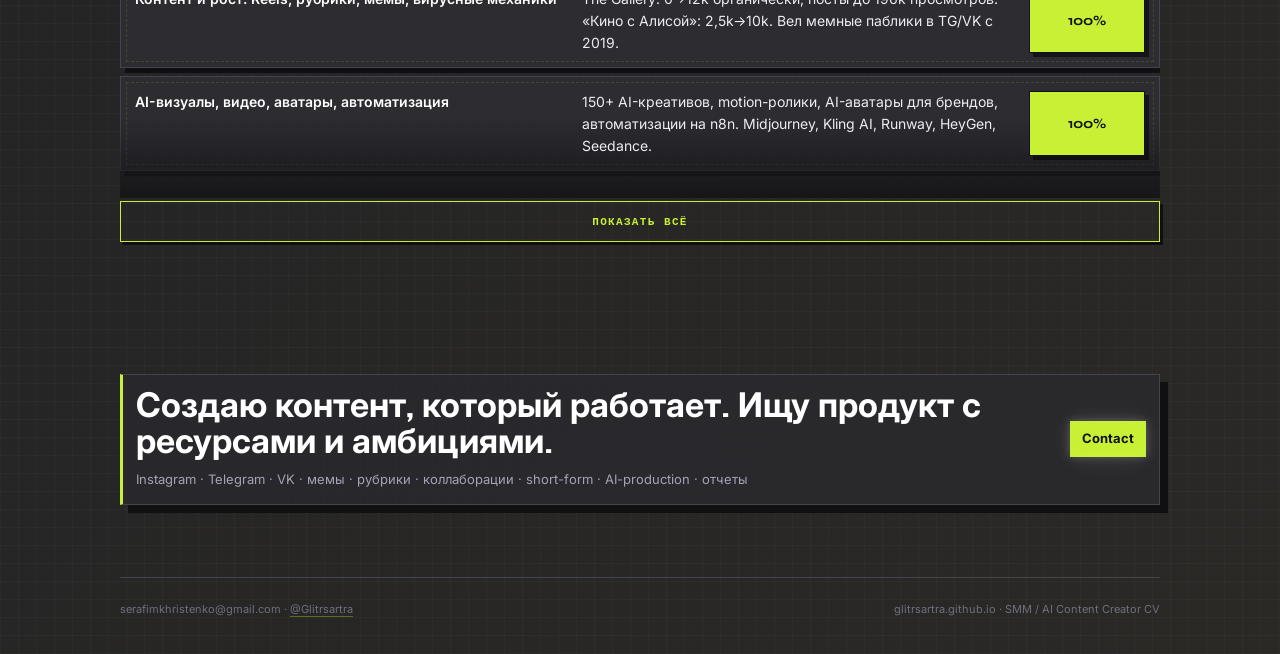
==== commit 4c040dea: "fix(cv): remove background from Channels card" ====
--- a/2026-05-23/files-mentioned-by-the-user-index/cv.html
+++ b/2026-05-23/files-mentioned-by-the-user-index/cv.html
@@ -75,7 +75,7 @@
           <strong>0 -> 12k organic</strong>
           <p>The Gallery вырос как Instagram-платформа для художников через рубрики, open calls, коллаборации и комьюнити.</p>
         </div>
-        <div class="cv-card">
+        <div class="cv-card cv-card--flat">
           <strong>400+ offline popup</strong>
           <p>Онлайн-коммуникация вокруг The Gallery помогла собрать активное офлайн-комьюнити в Тбилиси и Европе.</p>
         </div>
@@ -83,7 +83,7 @@
           <strong>Instagram x4</strong>
           <p>«Кино с Алисой» выросло с 2,5k до 10k за счет ToV, контент-плана, Reels, каруселей, гостевых рубрик и партнерств.</p>
         </div>
-        <div class="cv-card">
+        <div class="cv-card cv-card--flat">
           <strong>2019-2025 memes</strong>
           <p>Админил паблики в VK и TG, в том числе широко известный в узких кругах godnotent. Диапазоны ниже приблизительные.</p>
           <div class="pill-list meme-chip-list">
@@ -96,7 +96,7 @@
           <strong>400+ AI-avatar videos</strong>
           <p>Короткие видео без съемок: идея, сценарий, аватар, голос, монтаж, публикация.</p>
         </div>
-        <div class="cv-card">
+        <div class="cv-card cv-card--flat">
           <strong>35+ characters + storylines</strong>
           <p>Разработал и отрисовал более 35 персонажей и сюжетов для рекламных креативов и short-form кампаний.</p>
         </div>
@@ -114,12 +114,10 @@
           </div>
 
           <div class="experience-list">
-            <article class="experience-item">
-              <div class="experience-top">
-                <h3>SMM / AI Content Creator</h3>
+            <article class="experience-item experience-item--flat">
+              <div class="experience-top">
                 <span class="period">2022 - present</span>
               </div>
-              <div class="company">Freelance</div>
               <ul>
                 <li>Генерировал и дизайнил контент для рекламных компаний, роликов, постов, афиш, постеров и сайтов.</li>
                 <li>Работал в первую очередь с Nano Banana и Seedance, Kling AI, а также с Midjourney, Google Omni и Runway.</li>
@@ -306,7 +304,7 @@
           </div>
         </section>
 
-        <section class="cv-card">
+        <section class="cv-card cv-card--flat">
           <strong>Channels</strong>
           <div class="pill-list" style="margin-top:12px">
             <span class="pill">Instagram</span>
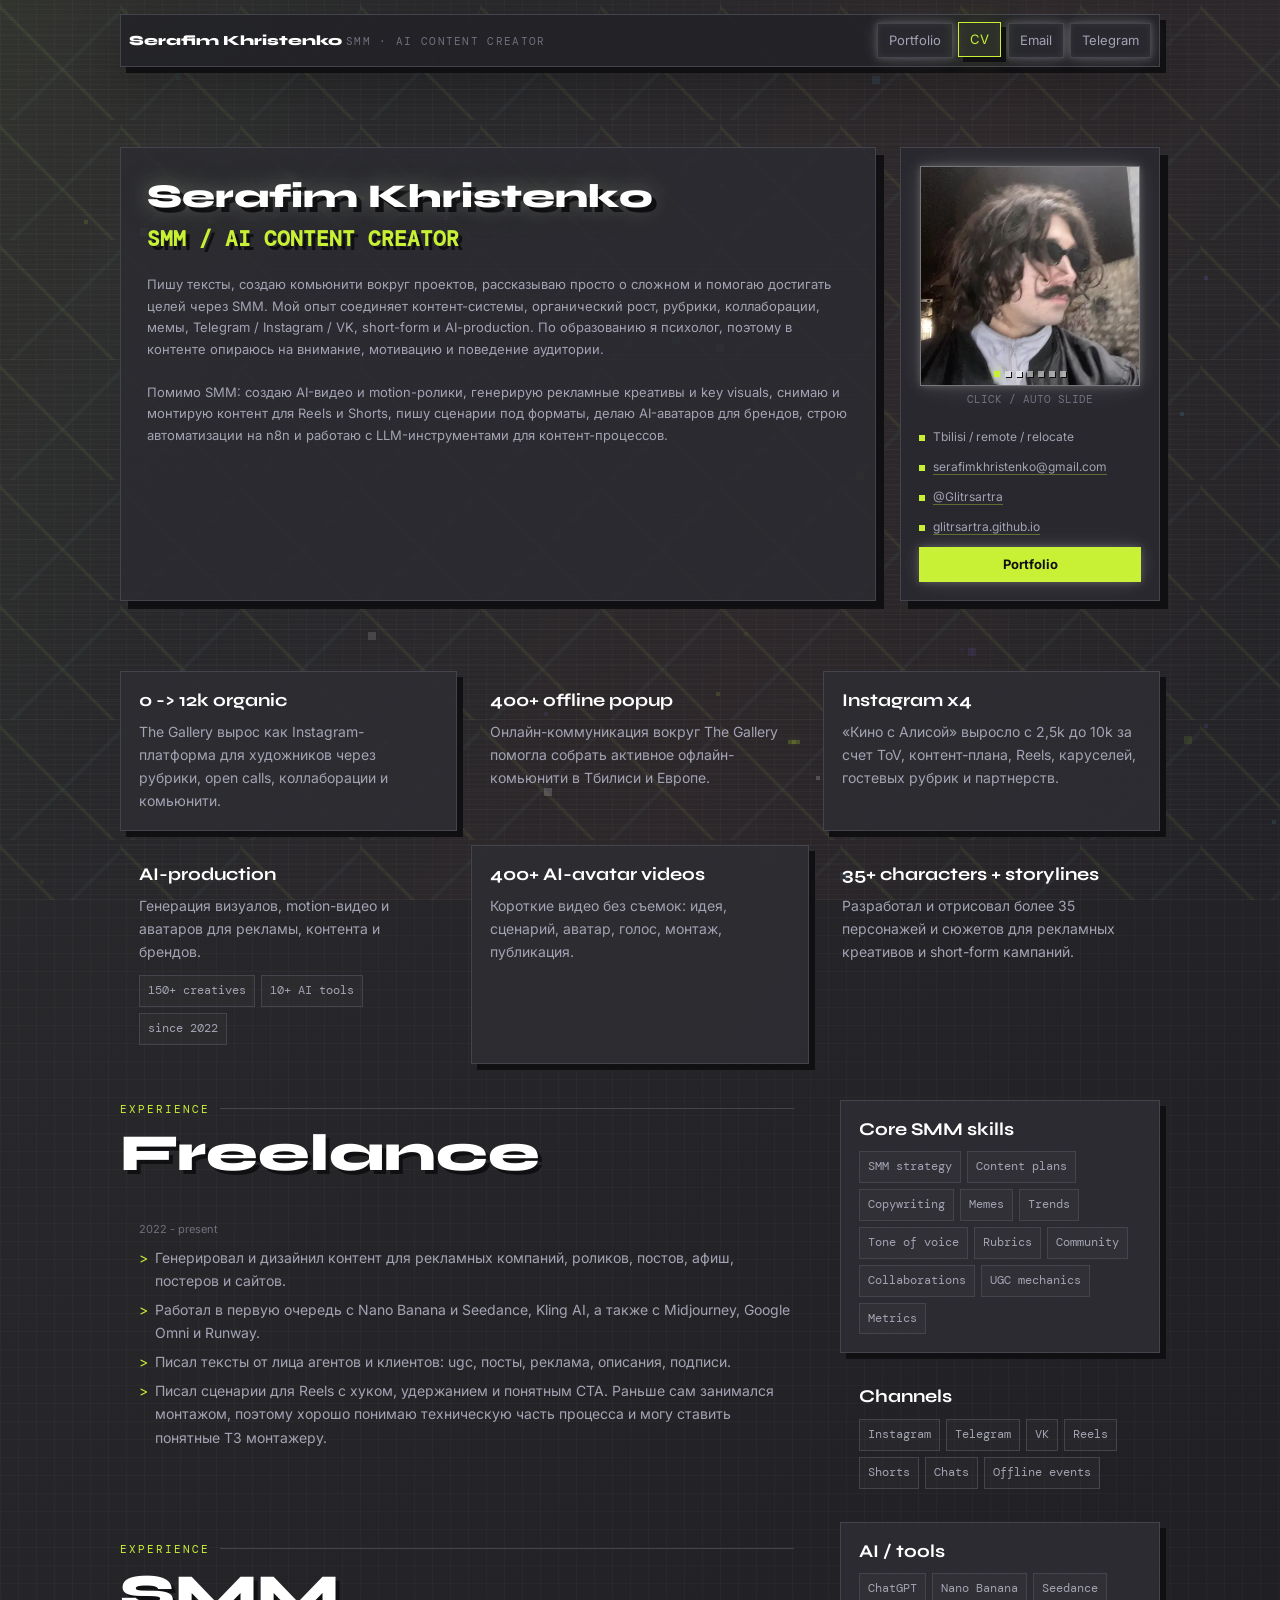
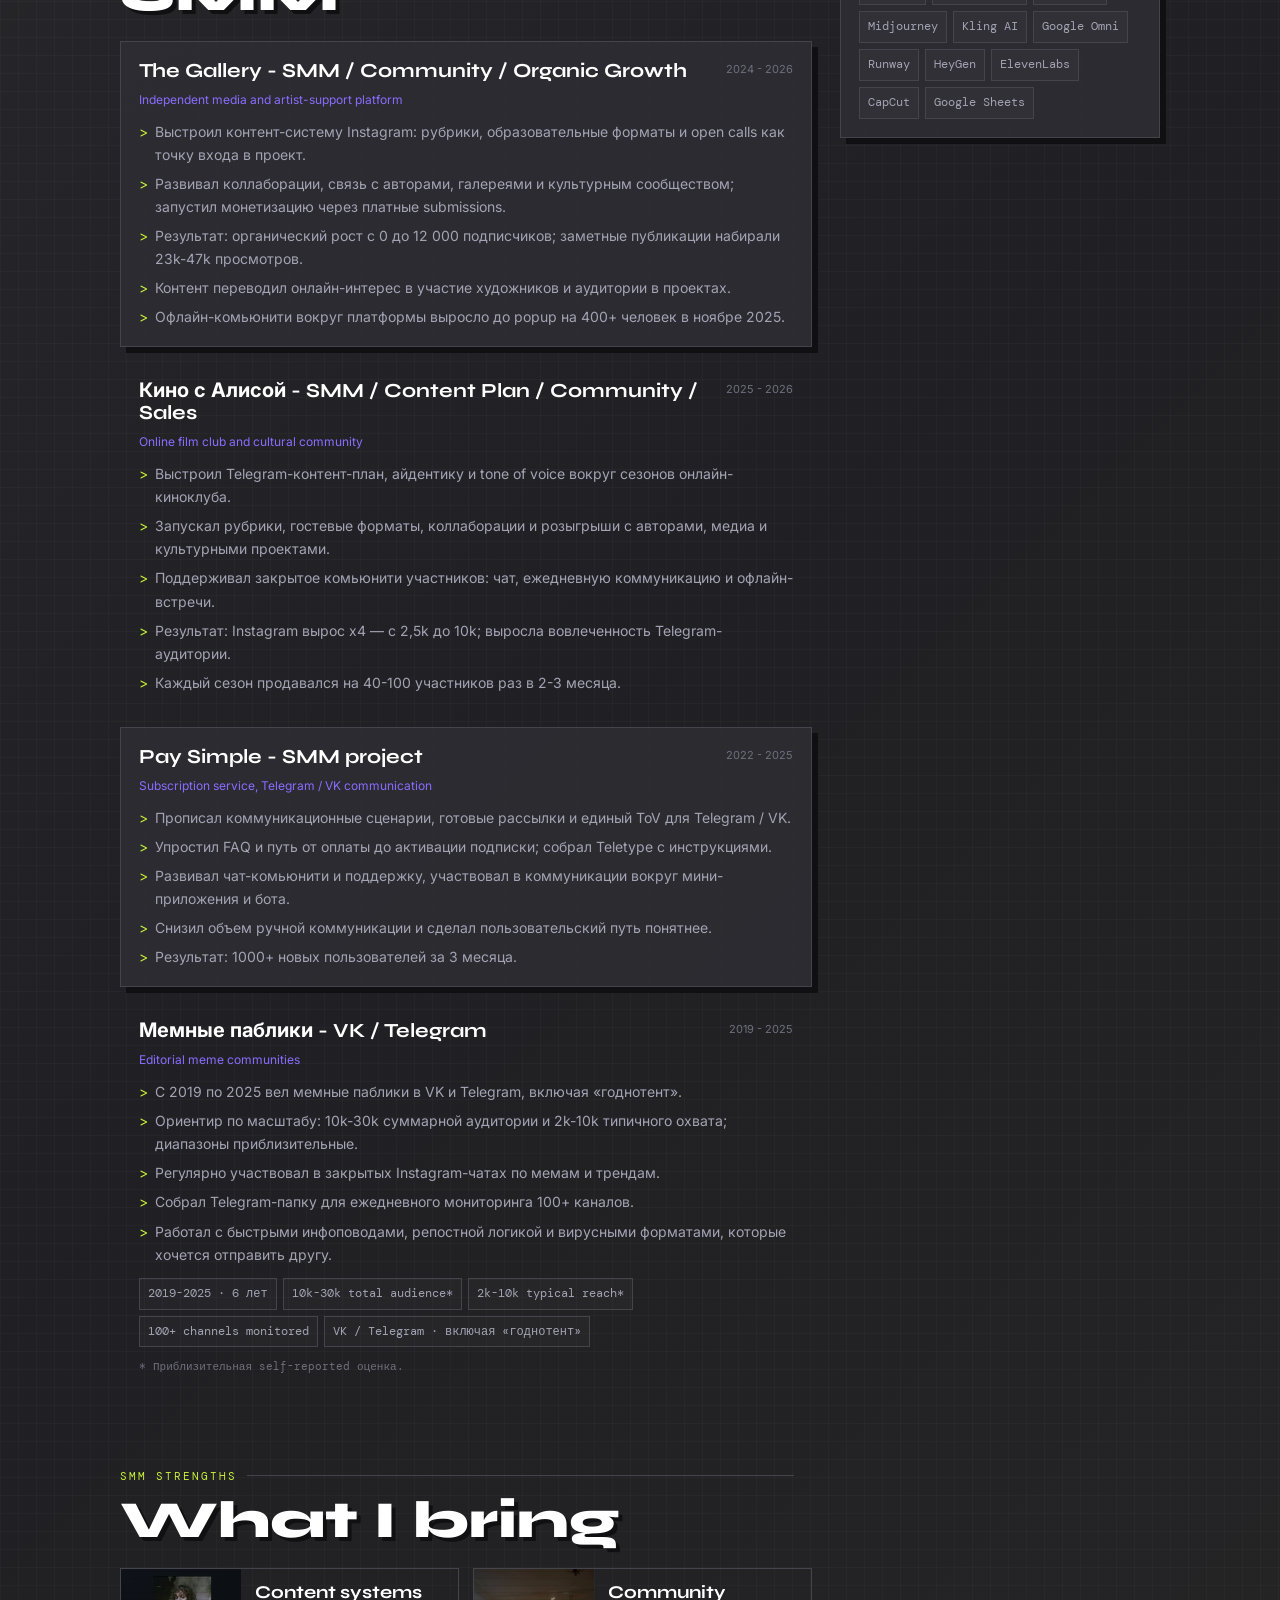
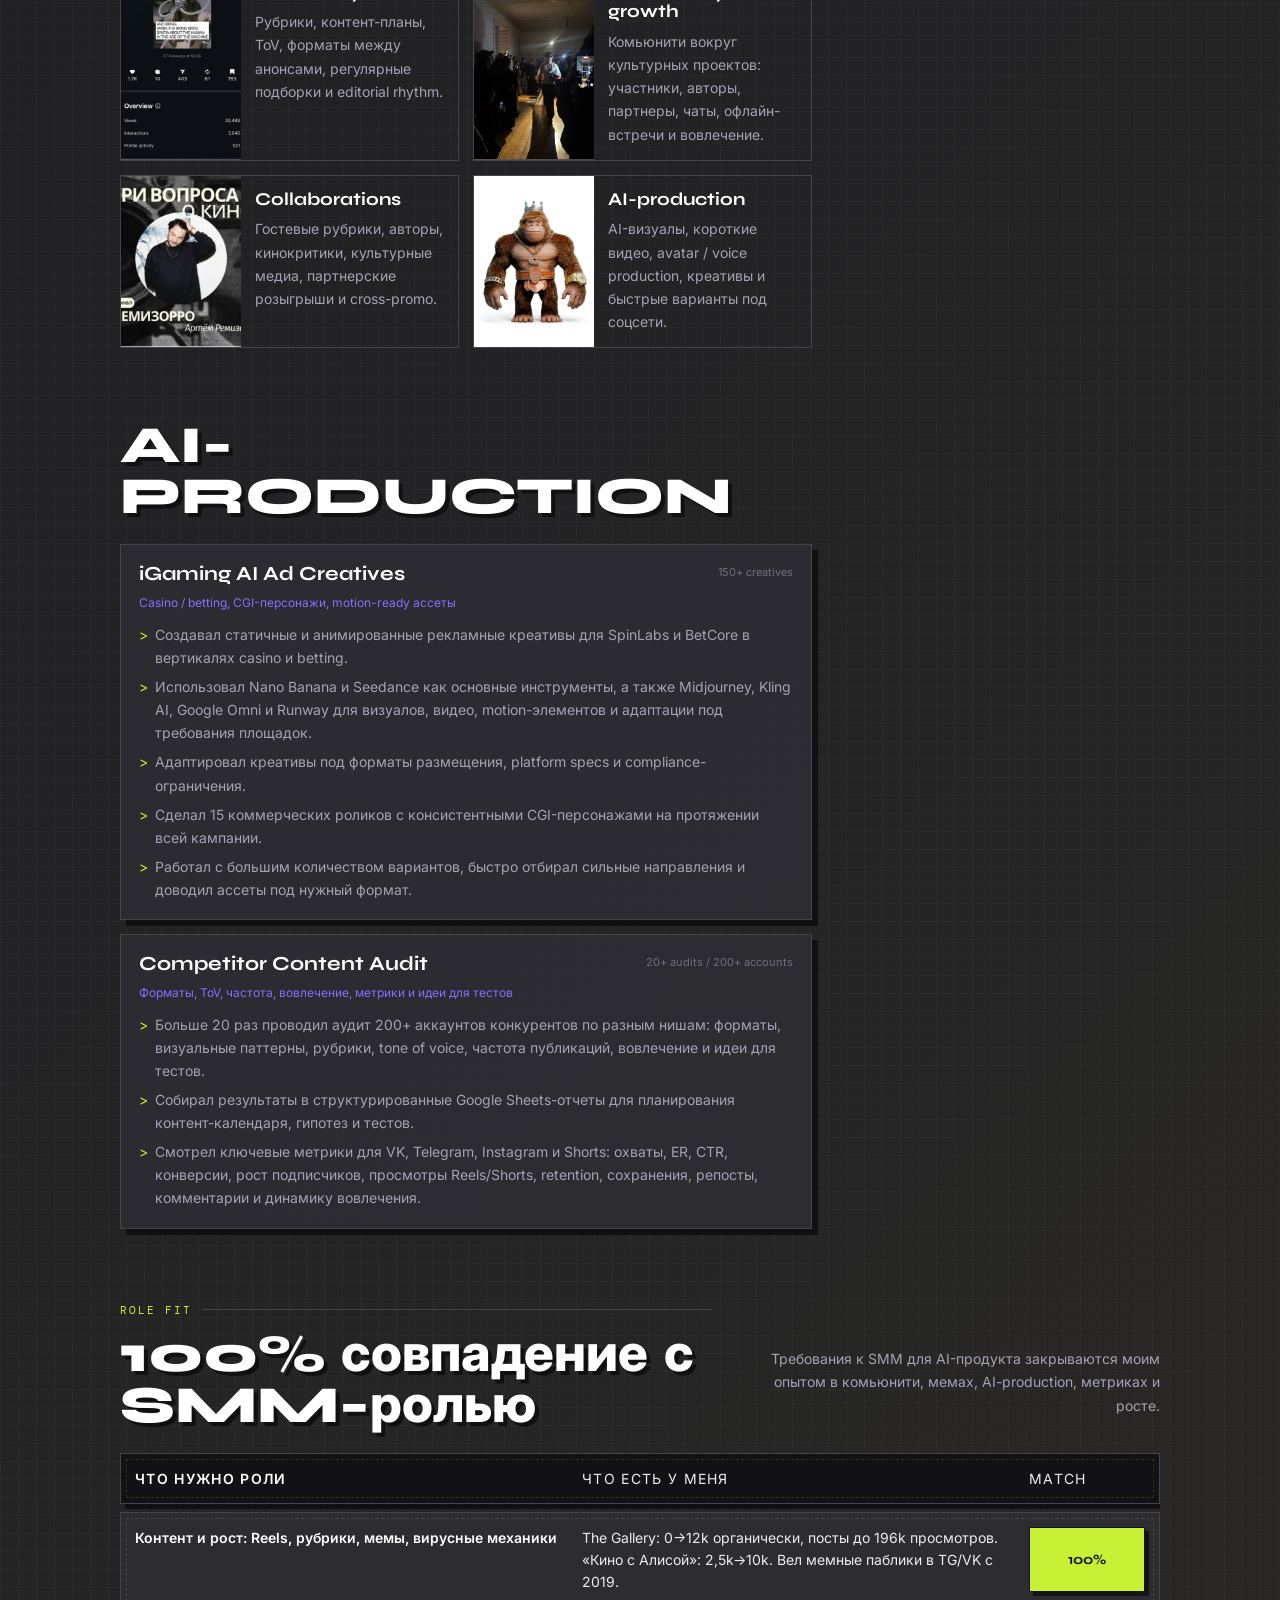
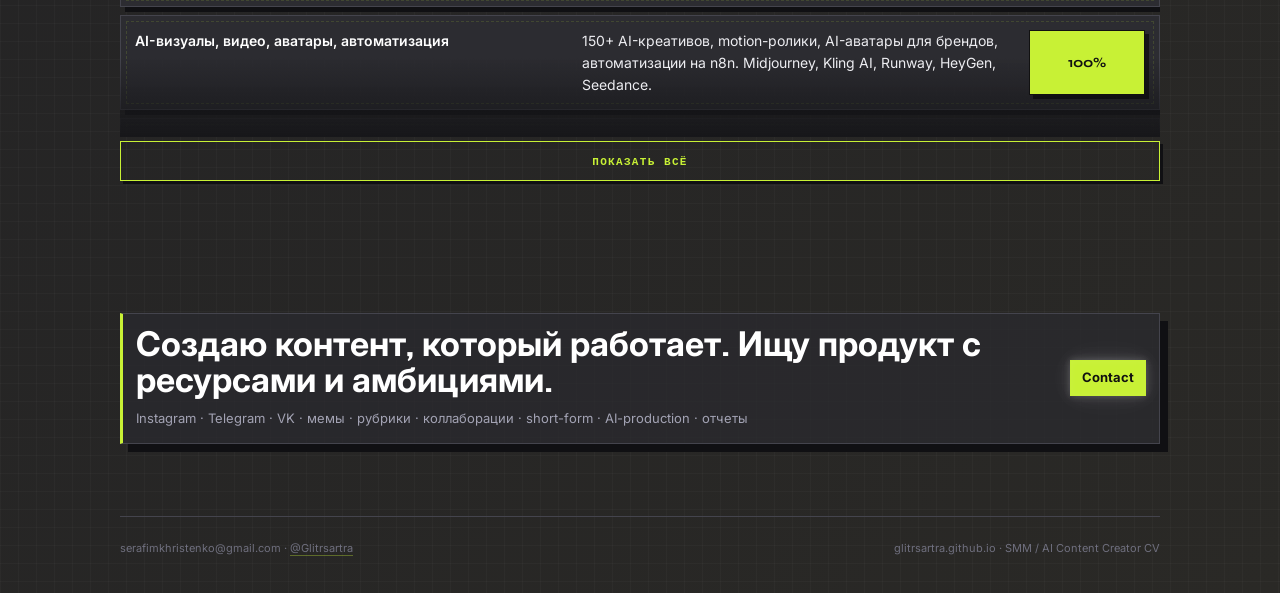
==== commit e76bdc3c: "Replace memes card with AI-production stats" ====
--- a/2026-05-23/files-mentioned-by-the-user-index/cv.html
+++ b/2026-05-23/files-mentioned-by-the-user-index/cv.html
@@ -84,12 +84,12 @@
           <p>«Кино с Алисой» выросло с 2,5k до 10k за счет ToV, контент-плана, Reels, каруселей, гостевых рубрик и партнерств.</p>
         </div>
         <div class="cv-card cv-card--flat">
-          <strong>2019-2025 memes</strong>
-          <p>Админил паблики в VK и TG, в том числе широко известный в узких кругах godnotent. Диапазоны ниже приблизительные.</p>
+          <strong>AI-production</strong>
+          <p>Генерация визуалов, motion-видео и аватаров для рекламы, контента и брендов.</p>
           <div class="pill-list meme-chip-list">
-            <span class="pill">10k-30k total audience*</span>
-            <span class="pill">2k-10k typical reach*</span>
-            <span class="pill">100+ channels monitored</span>
+            <span class="pill">150+ creatives</span>
+            <span class="pill">10+ AI tools</span>
+            <span class="pill">since 2022</span>
           </div>
         </div>
         <div class="cv-card">
--- a/2026-05-23/files-mentioned-by-the-user-index/styles.css
+++ b/2026-05-23/files-mentioned-by-the-user-index/styles.css
@@ -773,6 +773,38 @@
   margin: 12px -18px -18px 12px;
   z-index: 14;
   translate: 0 80px;
+}
+
+.hero-board-ai {
+  --tilt: rotate(-3deg);
+  grid-column: 5 / span 2;
+  grid-row: 6 / span 3;
+  margin: -8px -12px 12px 8px;
+  z-index: 9;
+}
+
+.hero-board-aj {
+  --tilt: rotate(4deg);
+  grid-column: 5 / span 2;
+  grid-row: 6 / span 3;
+  margin: 18px -18px -12px 18px;
+  z-index: 10;
+}
+
+.hero-board-ak {
+  --tilt: rotate(-2deg);
+  grid-column: 6 / span 1;
+  grid-row: 7 / span 2;
+  margin: -10px -8px 8px 4px;
+  z-index: 11;
+}
+
+.hero-board-al {
+  --tilt: rotate(3deg);
+  grid-column: 5 / span 1;
+  grid-row: 8 / span 2;
+  margin: -6px 8px 10px -10px;
+  z-index: 10;
 }
 
 .hero-cover-a {
@@ -1715,9 +1747,22 @@
 .cv-card,
 .experience-item,
 .project-tile {
+  background: transparent;
+  border: 1px solid var(--line);
+  box-shadow: none;
+}
+
+.cv-card:not(.cv-card--flat),
+.experience-item:not(.experience-item--flat) {
   background: rgba(45, 45, 50, 0.92);
-  border: 1px solid var(--line);
   box-shadow: 6px 6px 0 var(--shadow);
+}
+
+.cv-card--flat,
+.experience-item--flat {
+  background: transparent;
+  border-color: transparent;
+  box-shadow: none;
 }
 
 .tool-card {
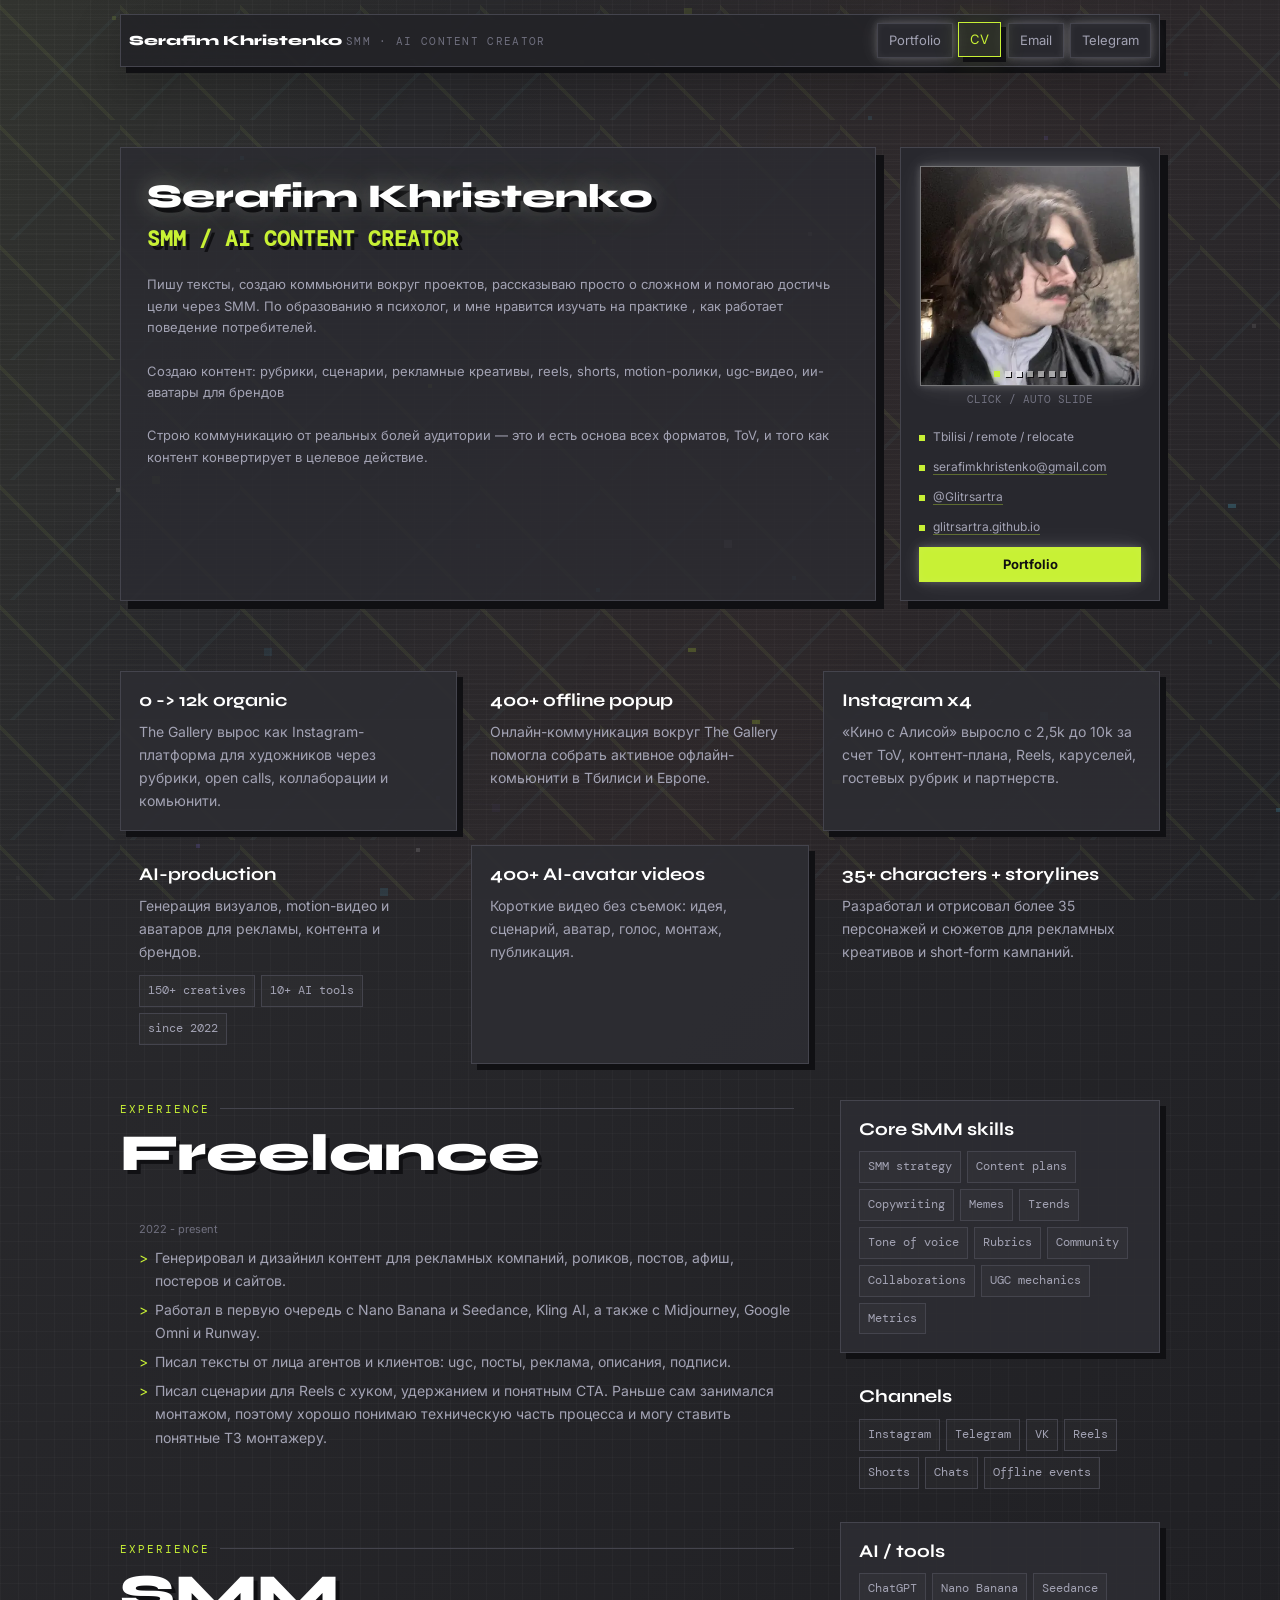
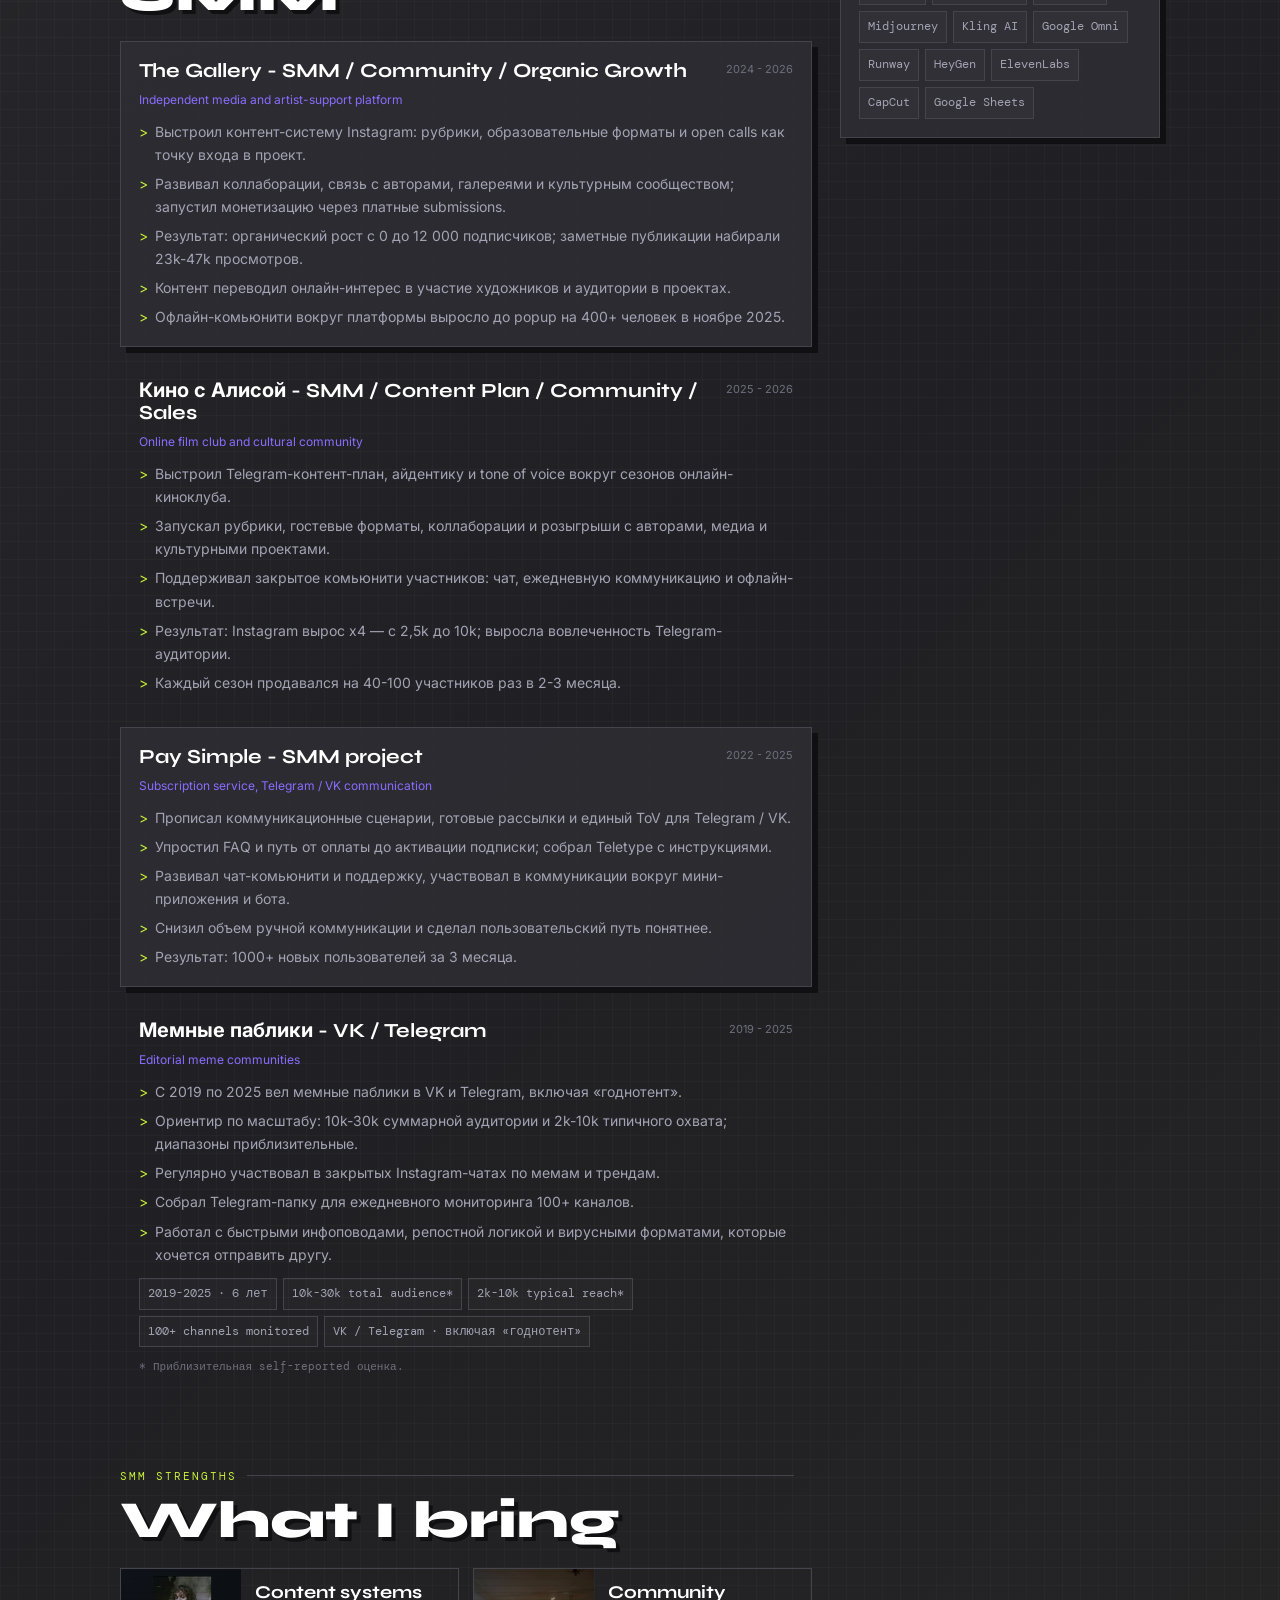
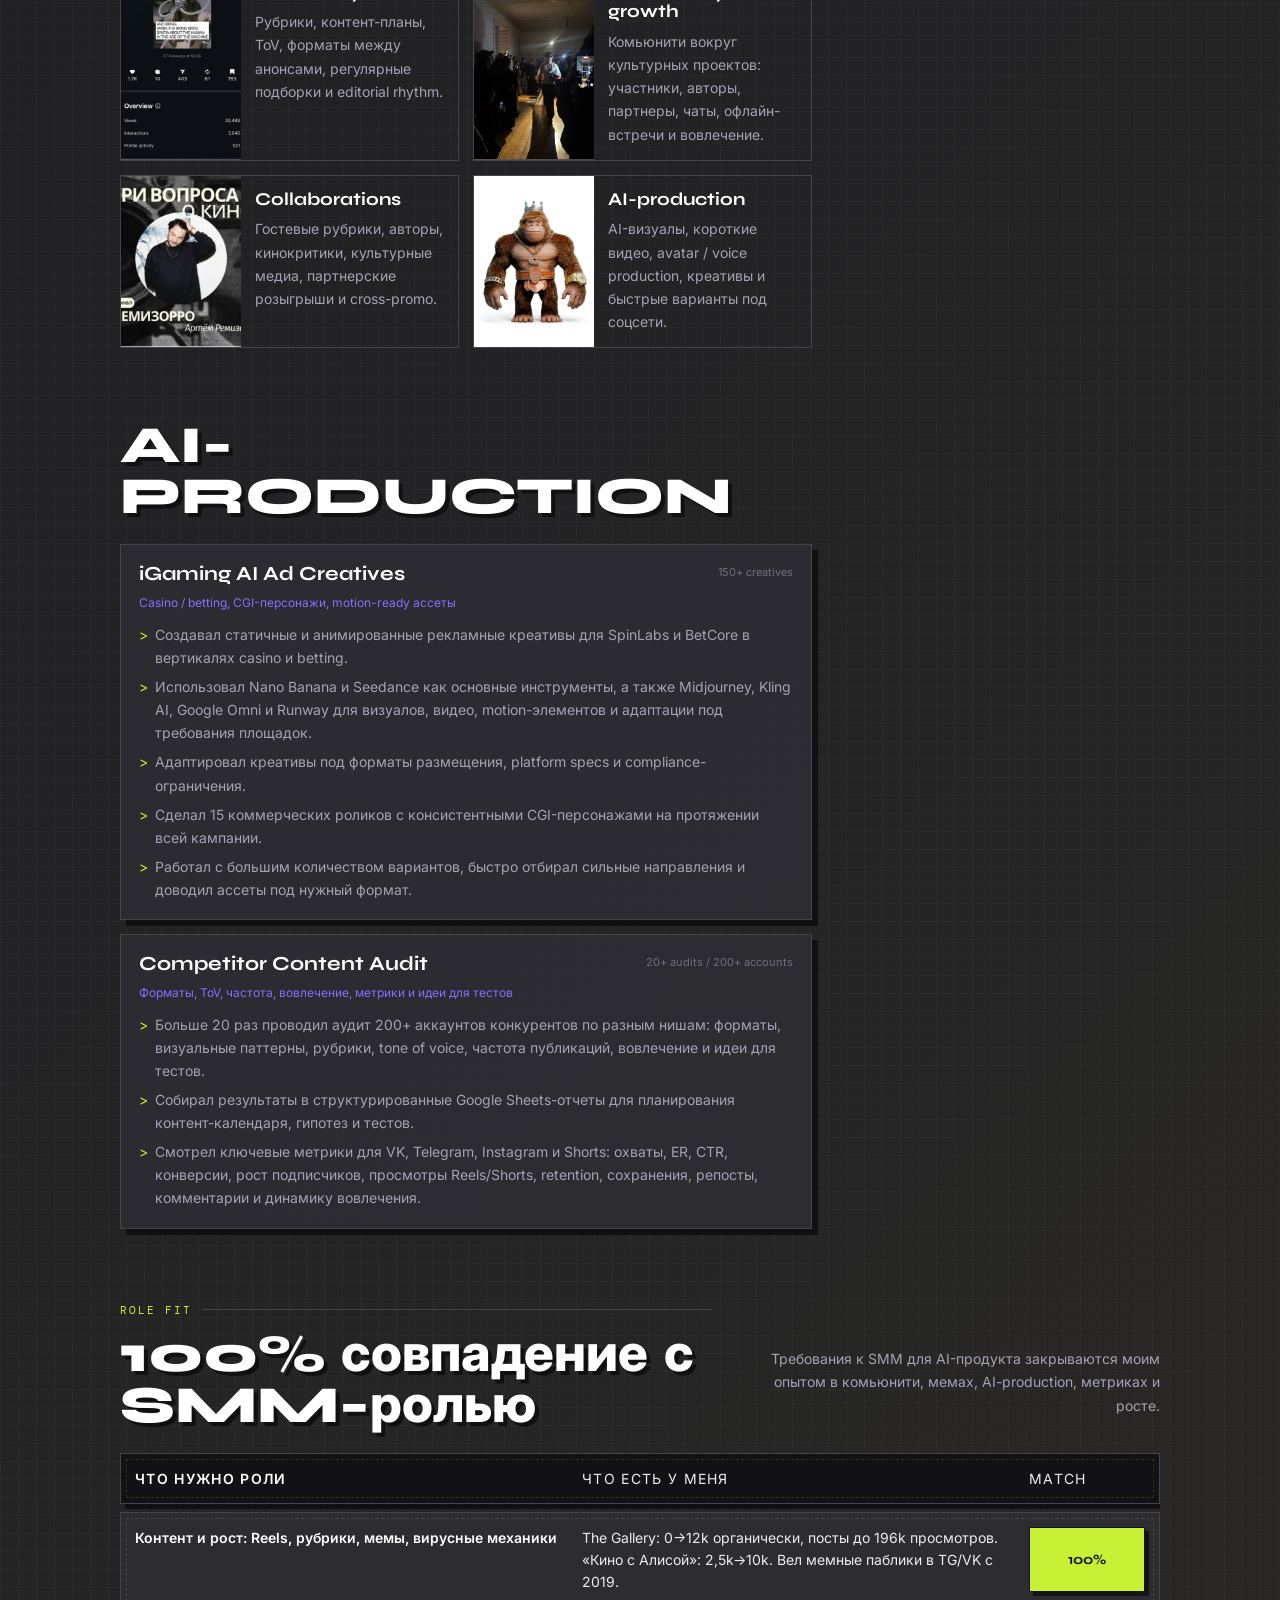
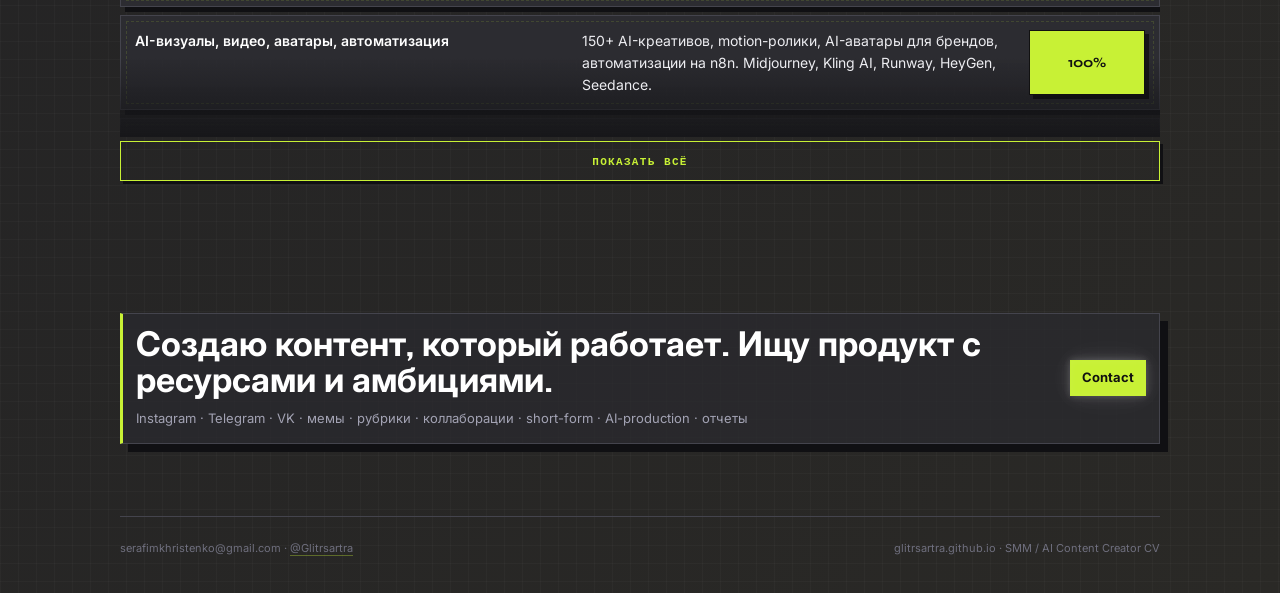
==== commit 04cfdc14: "Update cv.html" ====
--- a/2026-05-23/files-mentioned-by-the-user-index/cv.html
+++ b/2026-05-23/files-mentioned-by-the-user-index/cv.html
@@ -33,10 +33,12 @@
         <h1 class="glow-name" data-glow-name>Serafim Khristenko</h1>
         <h2 class="cv-role-heading">SMM / AI Content Creator</h2>
         <p>
-          Пишу тексты, создаю комьюнити вокруг проектов, рассказываю просто о сложном и помогаю достигать целей через SMM. Мой опыт соединяет контент-системы, органический рост, рубрики, коллаборации, мемы, Telegram / Instagram / VK, short-form и AI-production. По образованию я психолог, поэтому в контенте опираюсь на внимание, мотивацию и поведение аудитории.
+       Пишу тексты, создаю коммьюнити вокруг проектов, рассказываю просто о сложном и помогаю достичь цели через SMM. По образованию я психолог, и мне нравится изучать на практике , как работает поведение потребителей.
+          <p>
+        Создаю контент: рубрики, сценарии, рекламные креативы, reels, shorts, motion-ролики, ugc-видео, ии-аватары для брендов
+       <p>
+             Строю коммуникацию от реальных болей аудитории — это и есть основа всех форматов, ToV, и того как контент конвертирует в целевое действие.
           </p>
-          <p>
-          Помимо SMM: создаю AI-видео и motion-ролики, генерирую рекламные креативы и key visuals, снимаю и монтирую контент для Reels и Shorts, пишу сценарии под форматы, делаю AI-аватаров для брендов, строю автоматизации на n8n и работаю с LLM-инструментами для контент-процессов.
         </p>
       </div>
       <aside class="cv-contact">
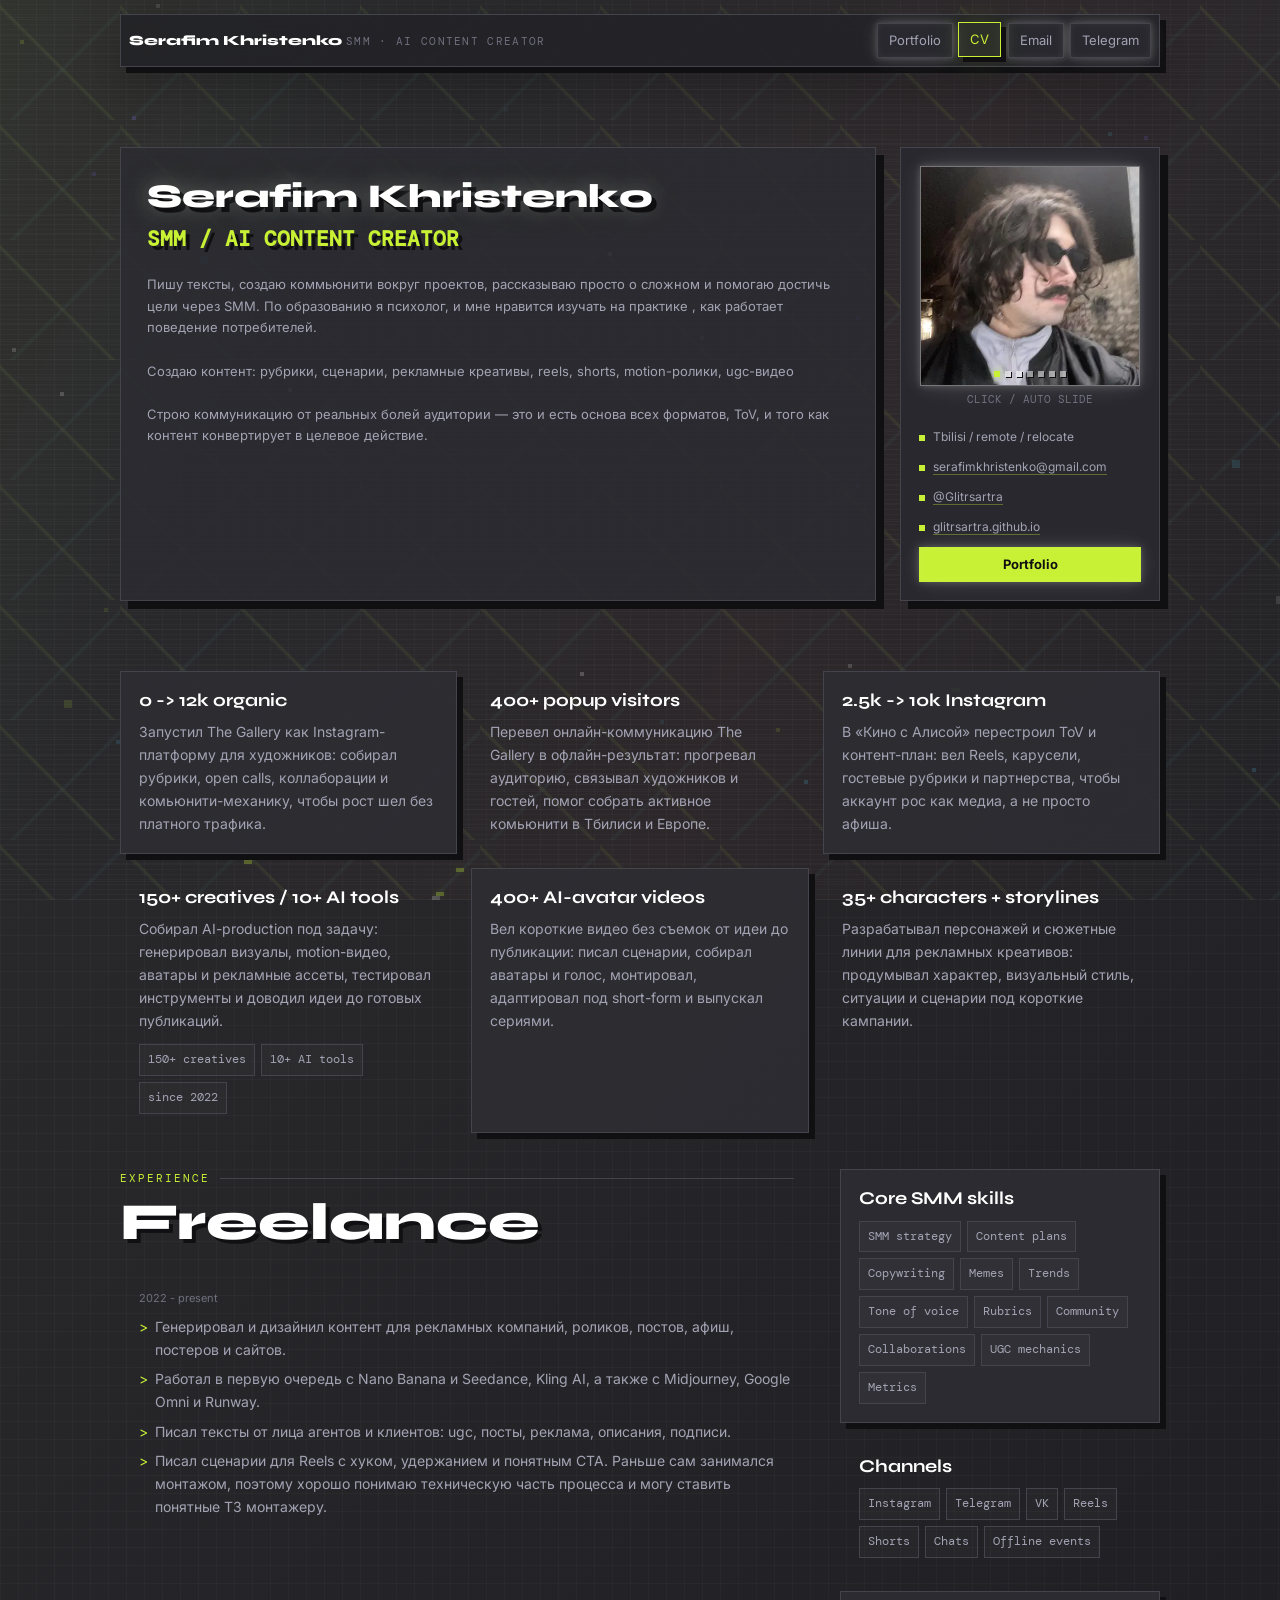
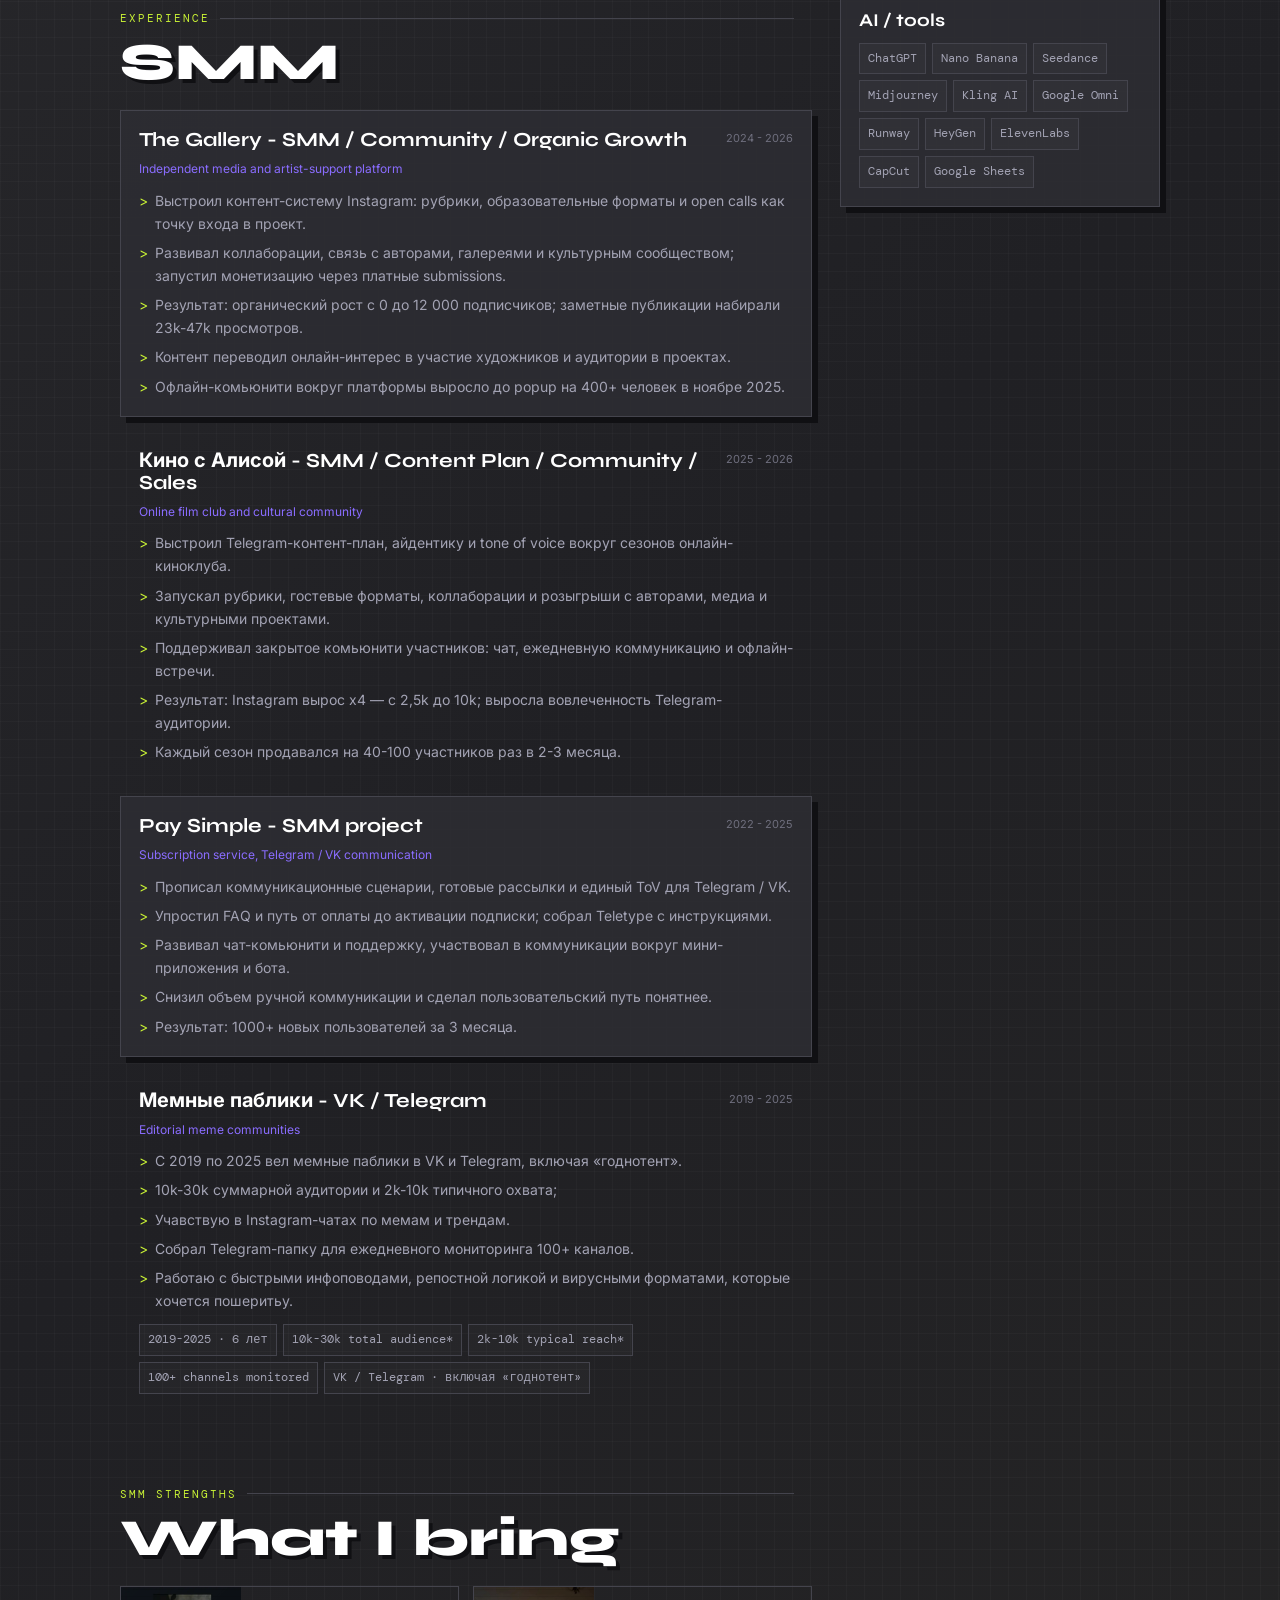
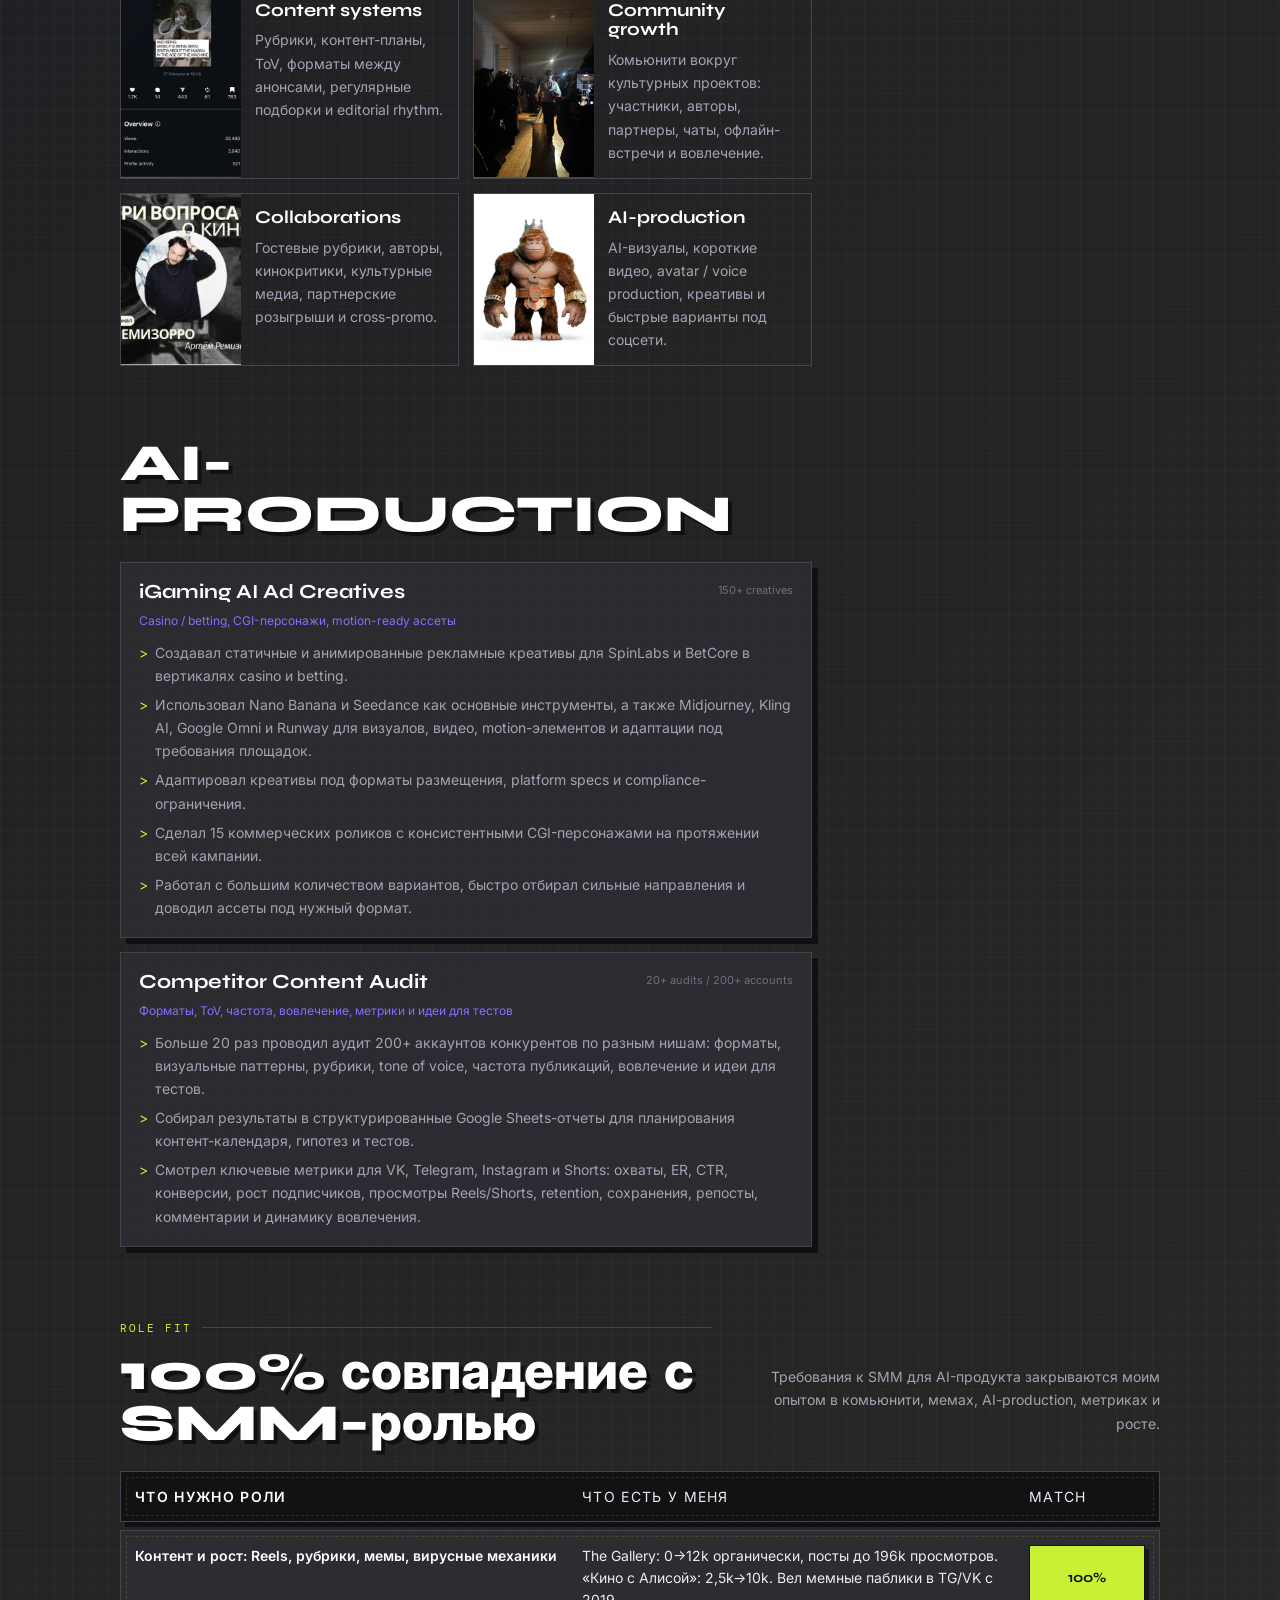
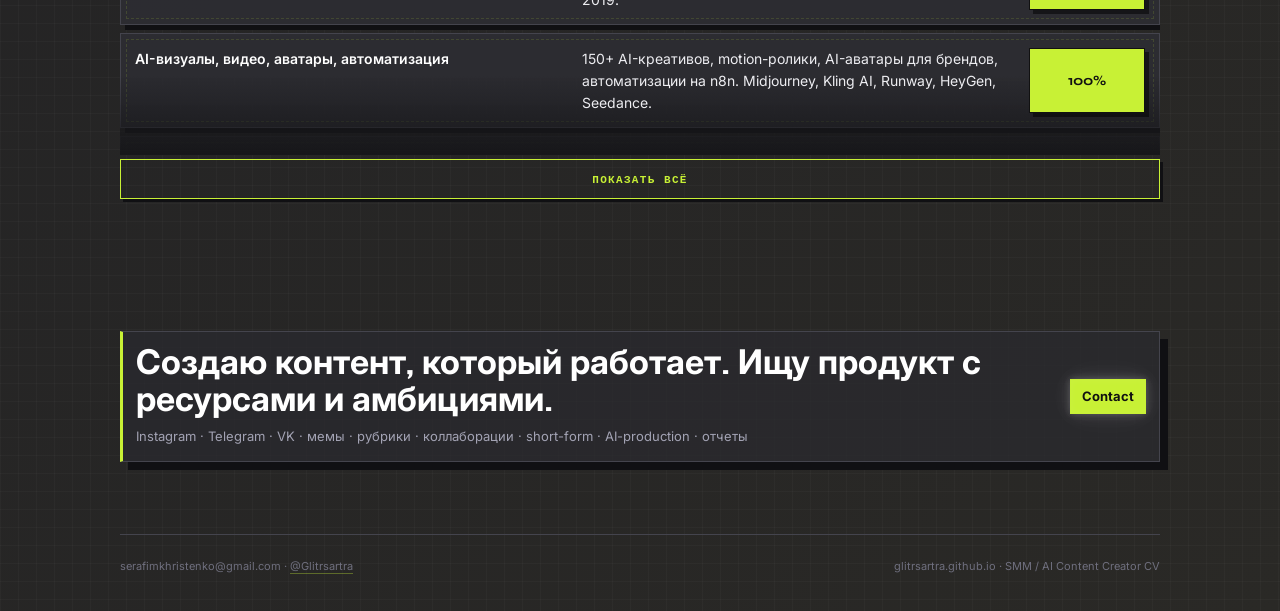
==== commit 6ace8257: "Update cv.html" ====
--- a/2026-05-23/files-mentioned-by-the-user-index/cv.html
+++ b/2026-05-23/files-mentioned-by-the-user-index/cv.html
@@ -35,7 +35,7 @@
         <p>
        Пишу тексты, создаю коммьюнити вокруг проектов, рассказываю просто о сложном и помогаю достичь цели через SMM. По образованию я психолог, и мне нравится изучать на практике , как работает поведение потребителей.
           <p>
-        Создаю контент: рубрики, сценарии, рекламные креативы, reels, shorts, motion-ролики, ugc-видео, ии-аватары для брендов
+        Создаю контент: рубрики, сценарии, рекламные креативы, reels, shorts, motion-ролики, ugc-видео
        <p>
              Строю коммуникацию от реальных болей аудитории — это и есть основа всех форматов, ToV, и того как контент конвертирует в целевое действие.
           </p>
@@ -75,19 +75,19 @@
       <div class="cv-grid">
         <div class="cv-card">
           <strong>0 -> 12k organic</strong>
-          <p>The Gallery вырос как Instagram-платформа для художников через рубрики, open calls, коллаборации и комьюнити.</p>
+          <p>Запустил The Gallery как Instagram-платформу для художников: собирал рубрики, open calls, коллаборации и комьюнити-механику, чтобы рост шел без платного трафика.</p>
         </div>
         <div class="cv-card cv-card--flat">
-          <strong>400+ offline popup</strong>
-          <p>Онлайн-коммуникация вокруг The Gallery помогла собрать активное офлайн-комьюнити в Тбилиси и Европе.</p>
+          <strong>400+ popup visitors</strong>
+          <p>Перевел онлайн-коммуникацию The Gallery в офлайн-результат: прогревал аудиторию, связывал художников и гостей, помог собрать активное комьюнити в Тбилиси и Европе.</p>
         </div>
         <div class="cv-card">
-          <strong>Instagram x4</strong>
-          <p>«Кино с Алисой» выросло с 2,5k до 10k за счет ToV, контент-плана, Reels, каруселей, гостевых рубрик и партнерств.</p>
+          <strong>2.5k -> 10k Instagram</strong>
+          <p>В «Кино с Алисой» перестроил ToV и контент-план: вел Reels, карусели, гостевые рубрики и партнерства, чтобы аккаунт рос как медиа, а не просто афиша.</p>
         </div>
         <div class="cv-card cv-card--flat">
-          <strong>AI-production</strong>
-          <p>Генерация визуалов, motion-видео и аватаров для рекламы, контента и брендов.</p>
+          <strong>150+ creatives / 10+ AI tools</strong>
+          <p>Собирал AI-production под задачу: генерировал визуалы, motion-видео, аватары и рекламные ассеты, тестировал инструменты и доводил идеи до готовых публикаций.</p>
           <div class="pill-list meme-chip-list">
             <span class="pill">150+ creatives</span>
             <span class="pill">10+ AI tools</span>
@@ -96,11 +96,11 @@
         </div>
         <div class="cv-card">
           <strong>400+ AI-avatar videos</strong>
-          <p>Короткие видео без съемок: идея, сценарий, аватар, голос, монтаж, публикация.</p>
+          <p>Вел короткие видео без съемок от идеи до публикации: писал сценарии, собирал аватары и голос, монтировал, адаптировал под short-form и выпускал сериями.</p>
         </div>
         <div class="cv-card cv-card--flat">
           <strong>35+ characters + storylines</strong>
-          <p>Разработал и отрисовал более 35 персонажей и сюжетов для рекламных креативов и short-form кампаний.</p>
+          <p>Разрабатывал персонажей и сюжетные линии для рекламных креативов: продумывал характер, визуальный стиль, ситуации и сценарии под короткие кампании.</p>
         </div>
       </div>
     </section>
@@ -192,10 +192,10 @@
               <div class="company">Editorial meme communities</div>
               <ul>
                 <li>С 2019 по 2025 вел мемные паблики в VK и Telegram, включая «годнотент».</li>
-                <li>Ориентир по масштабу: 10k-30k суммарной аудитории и 2k-10k типичного охвата; диапазоны приблизительные.</li>
-                <li>Регулярно участвовал в закрытых Instagram-чатах по мемам и трендам.</li>
+                <li>10k-30k суммарной аудитории и 2k-10k типичного охвата;</li>
+                <li>Учавствую в Instagram-чатах по мемам и трендам.</li>
                 <li>Собрал Telegram-папку для ежедневного мониторинга 100+ каналов.</li>
-                <li>Работал с быстрыми инфоповодами, репостной логикой и вирусными форматами, которые хочется отправить другу.</li>
+                <li>Работаю с быстрыми инфоповодами, репостной логикой и вирусными форматами, которые хочется пошеритьу.</li>
               </ul>
               <div class="pill-list meme-chip-list">
                 <span class="pill">2019-2025 · 6 лет</span>
@@ -203,10 +203,7 @@
                 <span class="pill">2k-10k typical reach*</span>
                 <span class="pill">100+ channels monitored</span>
                 <span class="pill">VK / Telegram · включая «годнотент»</span>
-              </div>
-              <p class="metric-disclaimer">* Приблизительная self-reported оценка.</p>
-            </article>
-          </div>
+            
         </section>
 
         <section class="section">
